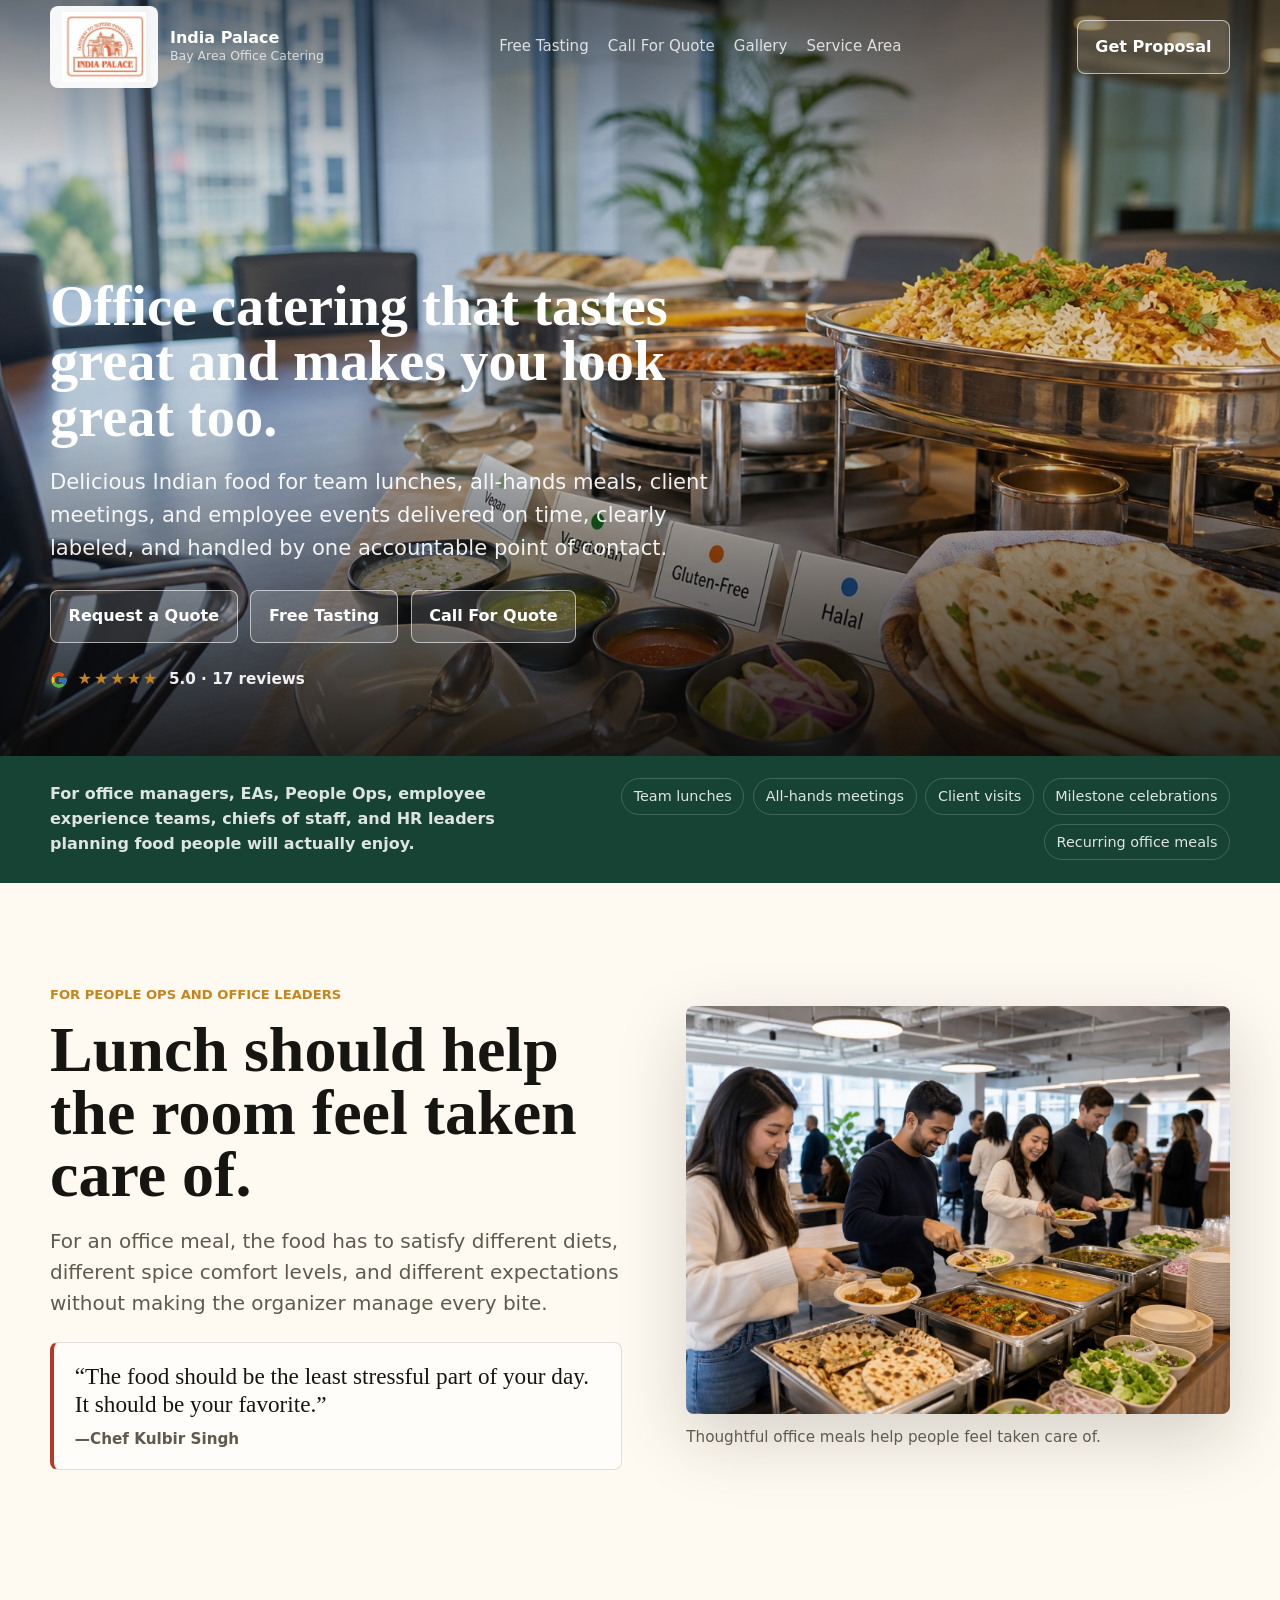
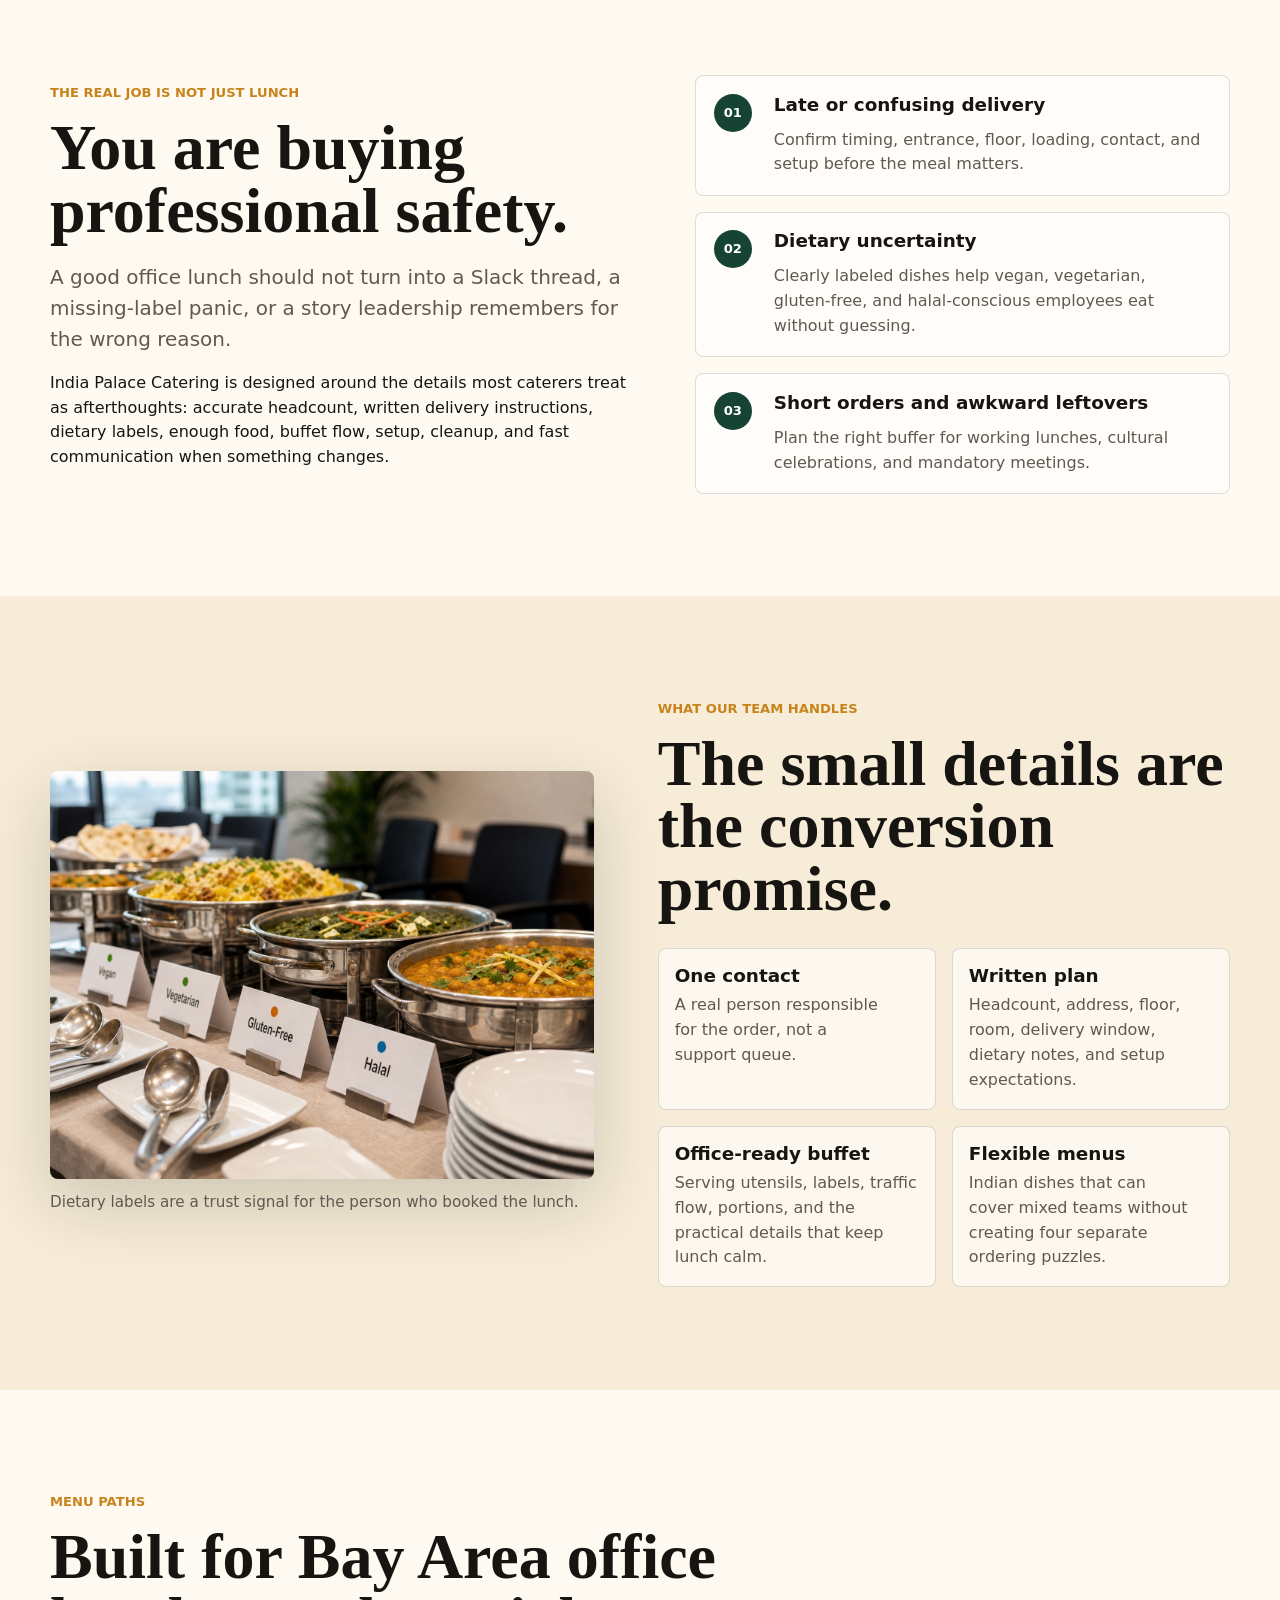
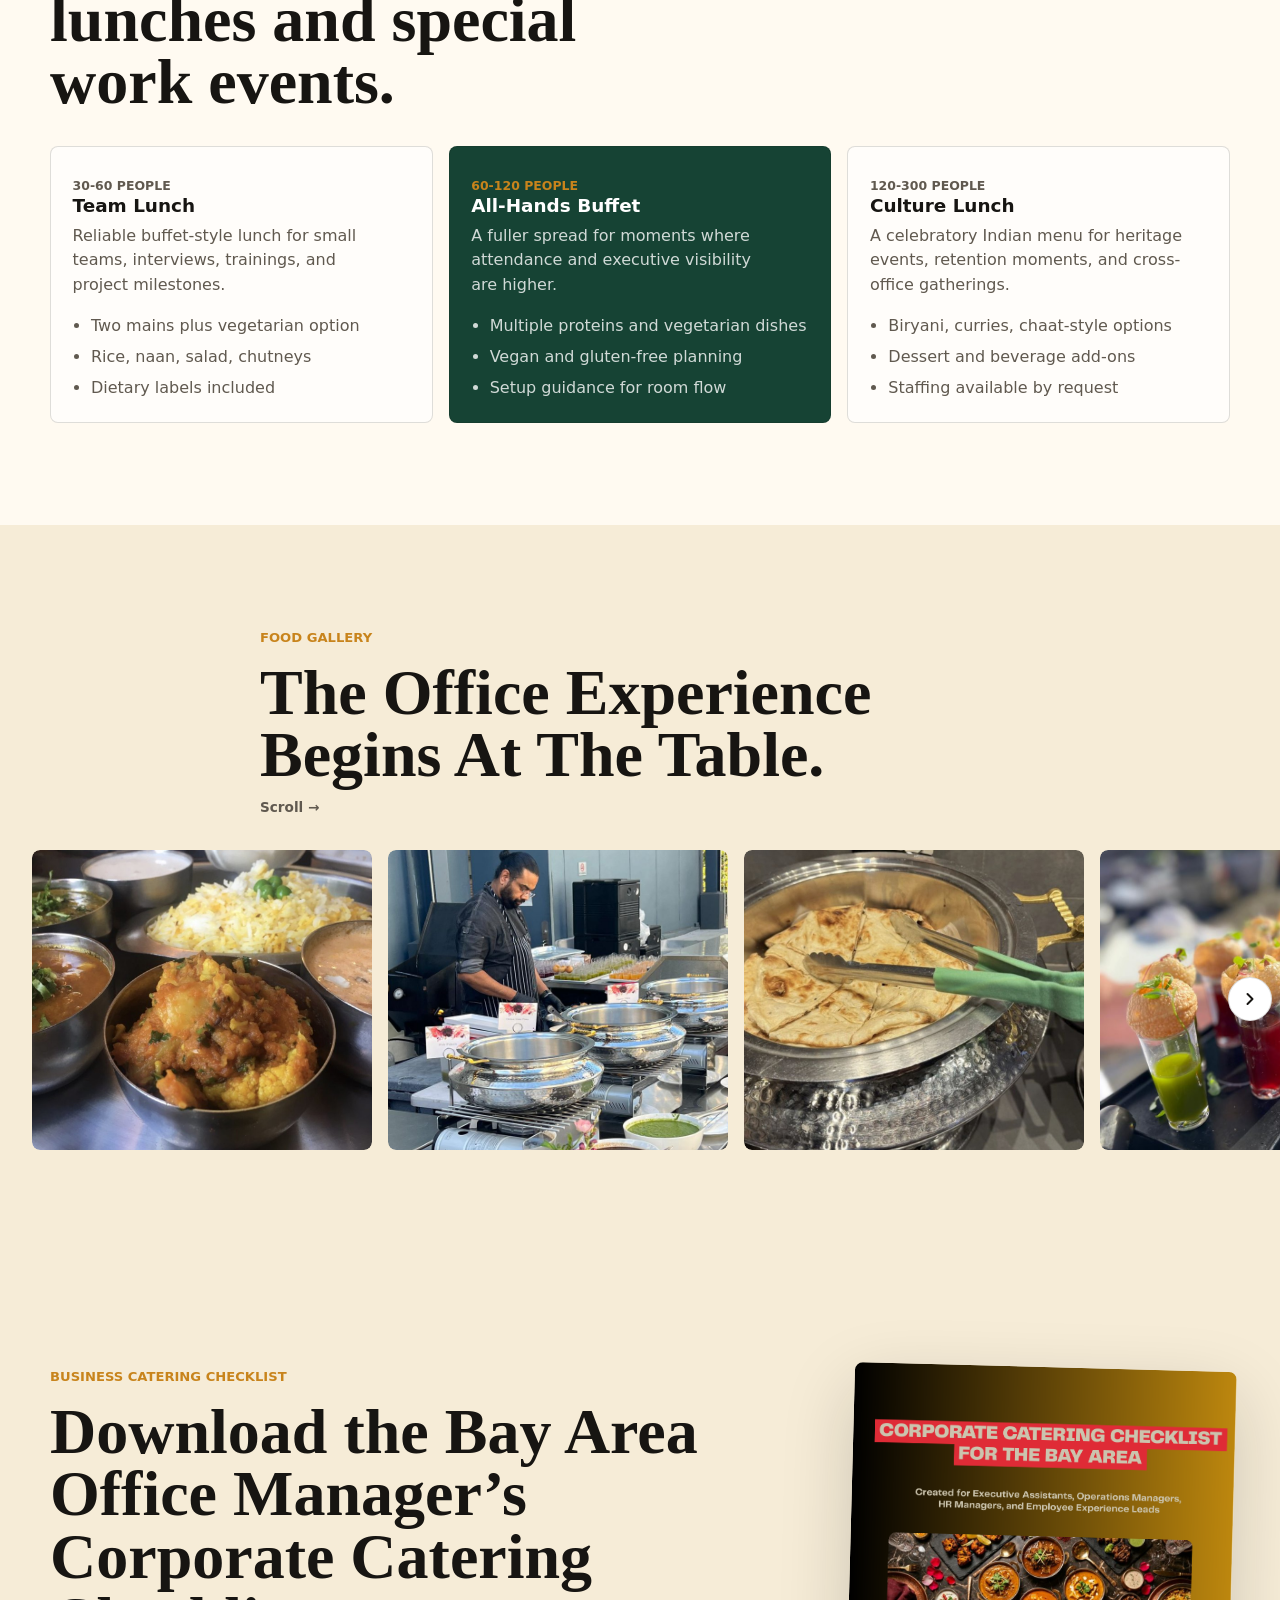
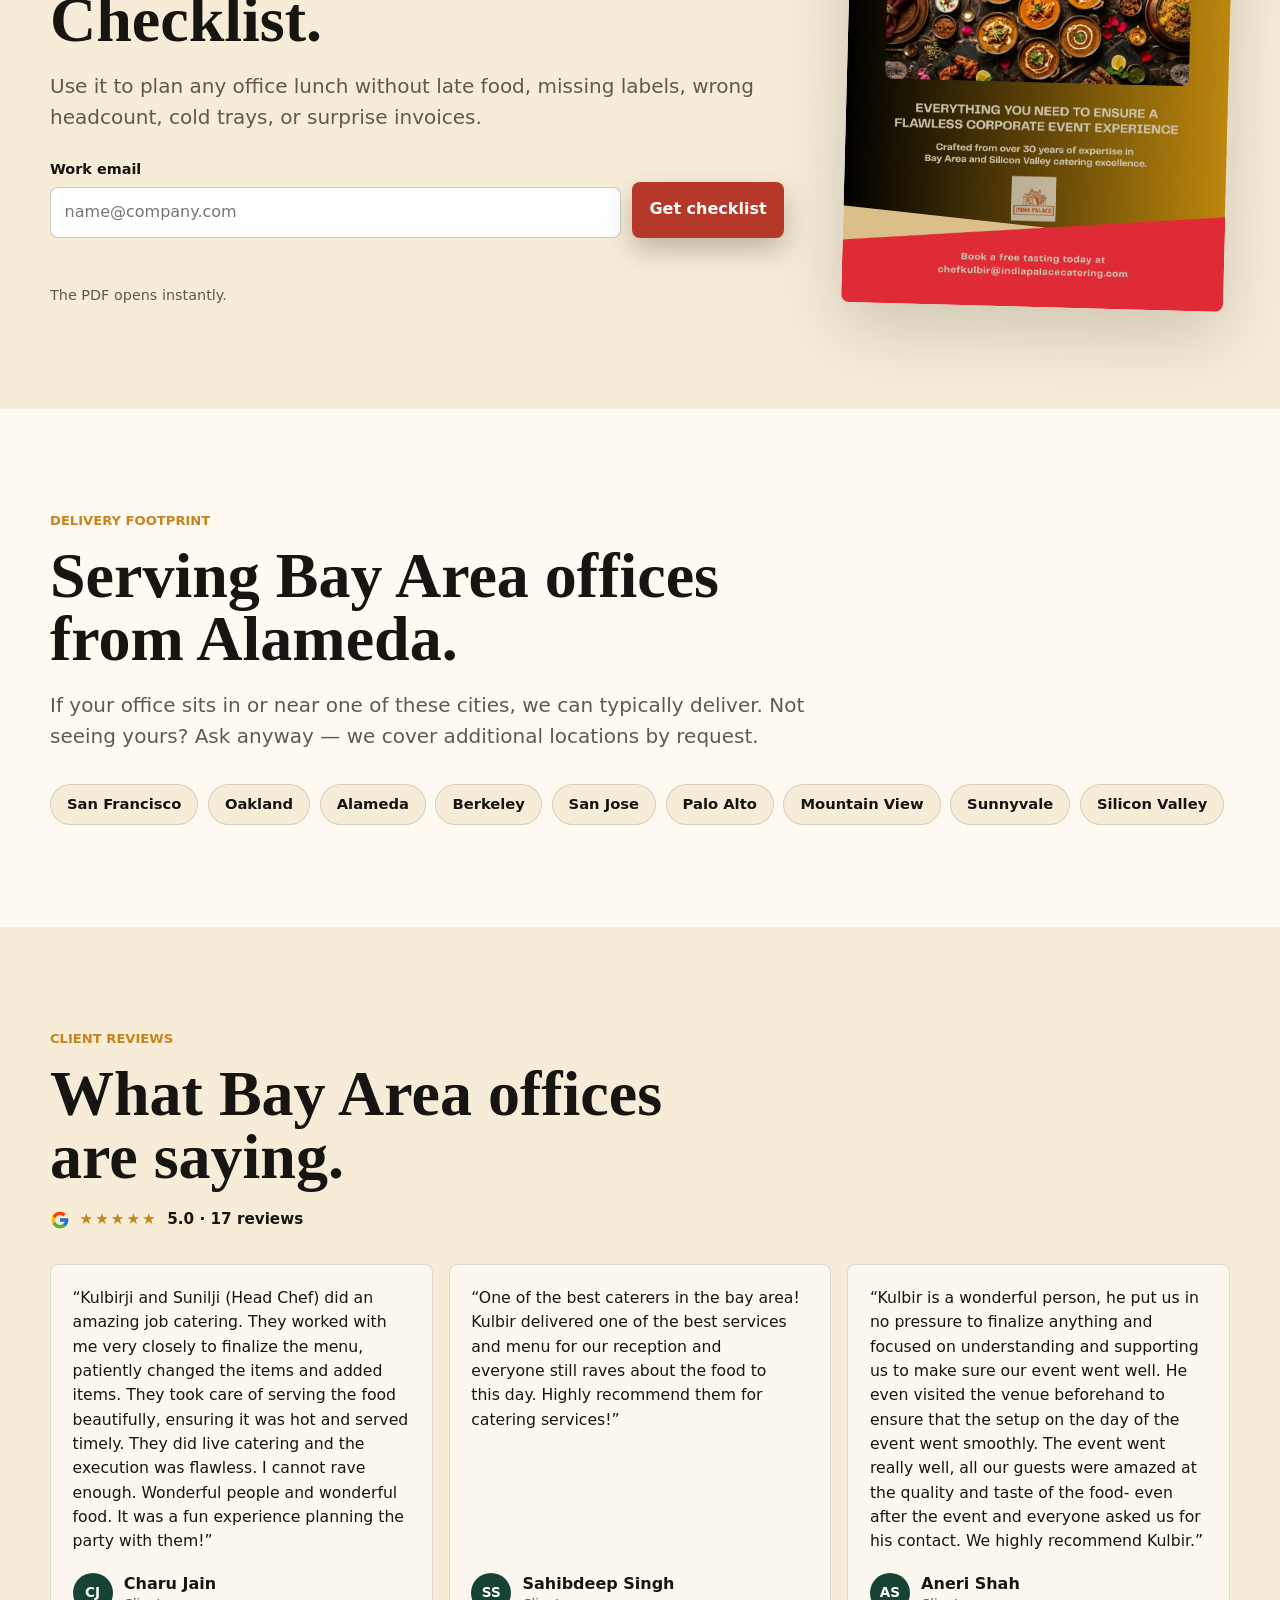
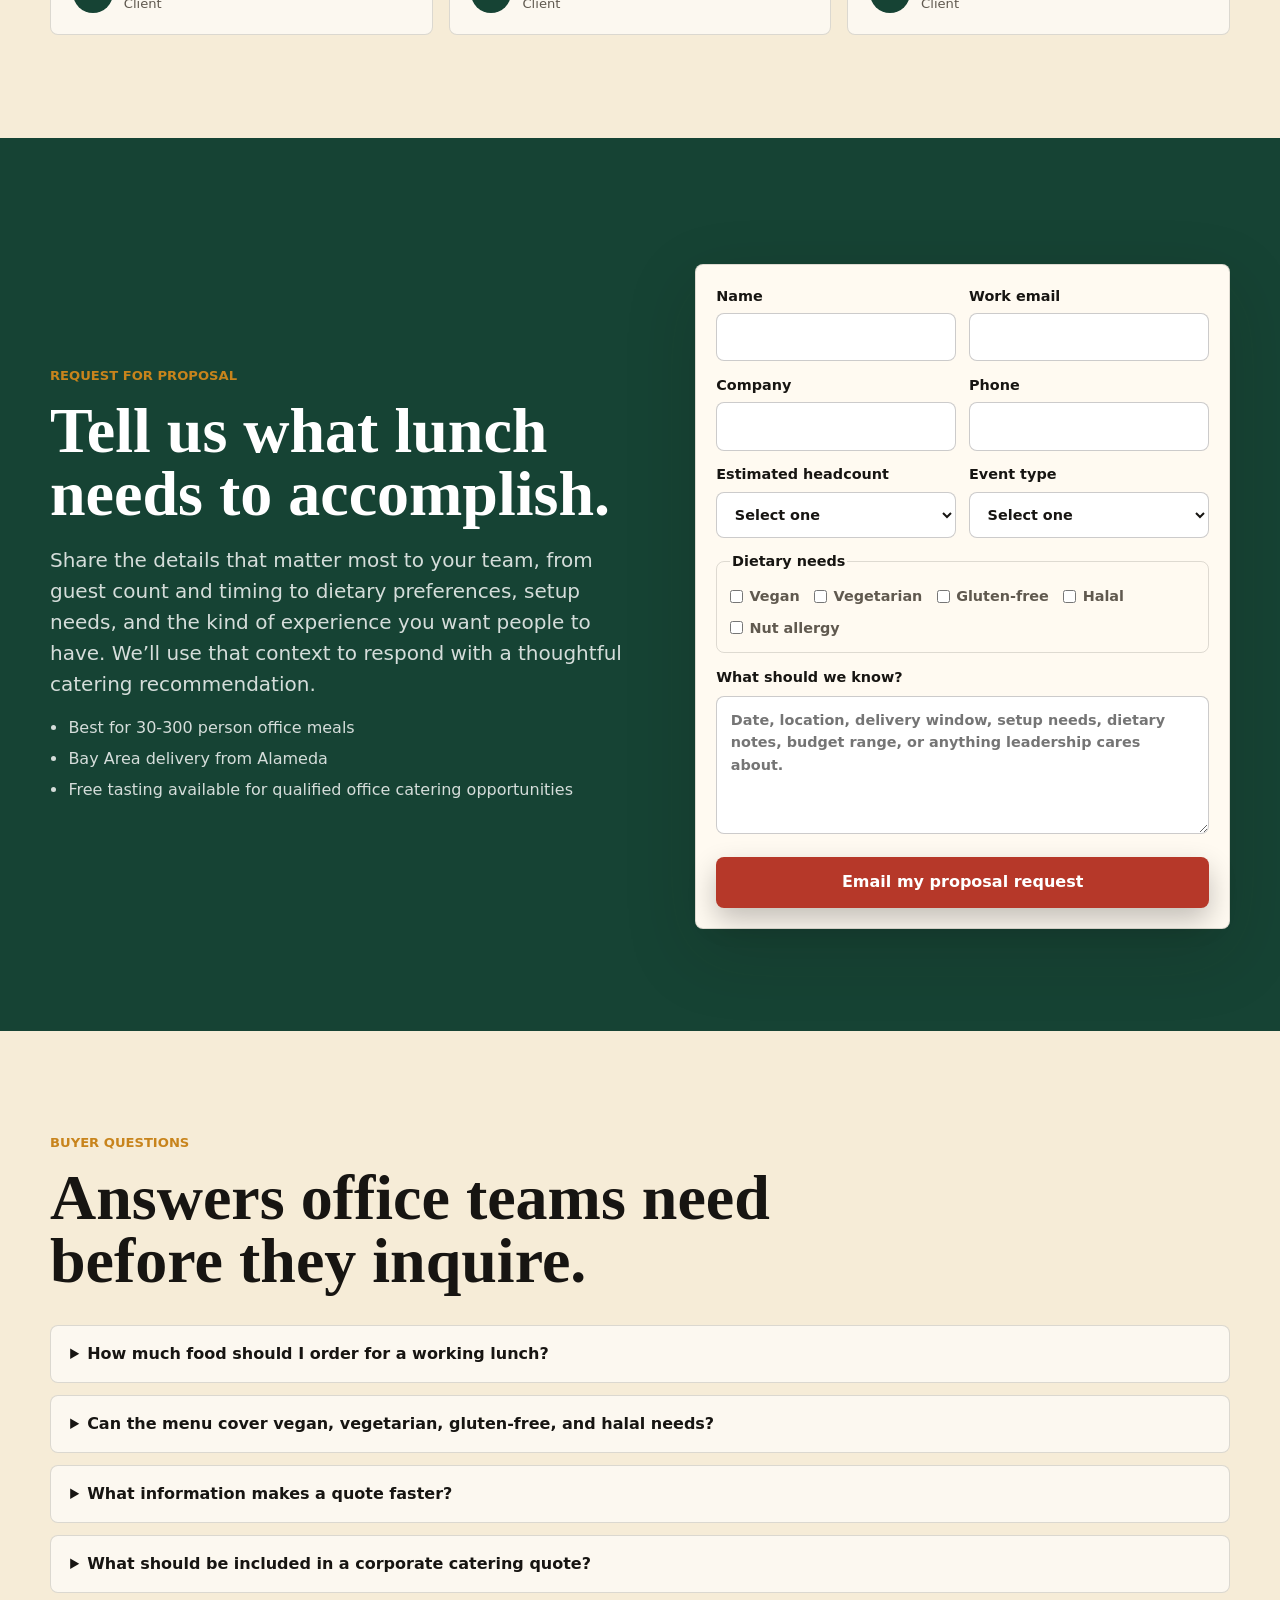
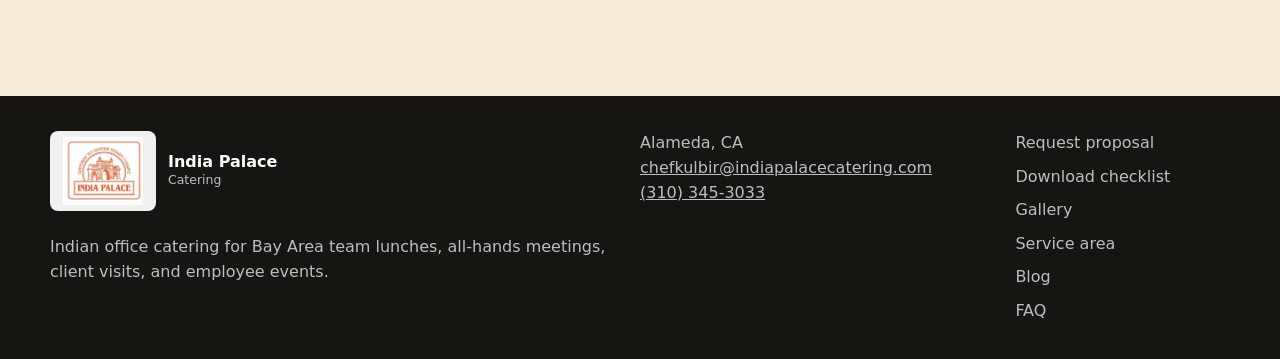
==== index.html @ c3446510 "Add files via upload" ====
<!doctype html>
<html lang="en">
  <head>
    <meta charset="utf-8">
    <meta name="viewport" content="width=device-width, initial-scale=1">
    <title>Bay Area Office Catering | India Palace Catering</title>
    <meta name="description" content="India Palace Catering helps Bay Area office managers plan reliable Indian catering for team lunches, all-hands, client meetings, and employee events for 30-300 people. On-time delivery, dietary labels, setup, cleanup, and one accountable contact.">
    <meta name="robots" content="index, follow, max-image-preview:large">
    <link rel="canonical" href="https://indiapalacecatering.com/">
    <meta property="og:title" content="Office Catering That Tastes Great And Makes You Look Great Too">
    <meta property="og:description" content="Indian catering for Bay Area offices: team lunches, all-hands, client meetings, and employee events for 30-300 people.">
    <meta property="og:type" content="website">
    <meta property="og:url" content="https://indiapalacecatering.com/">
    <meta property="og:image" content="https://indiapalacecatering.com/assets/office-catering-hero.jpg">
    <meta name="twitter:card" content="summary_large_image">
    <link rel="preload" href="assets/office-catering-hero.jpg" as="image">
    <link rel="stylesheet" href="styles.css">
    <script type="application/ld+json">
      {
        "@context": "https://schema.org",
        "@graph": [
          {
            "@type": "WebSite",
            "@id": "https://indiapalacecatering.com/#website",
            "name": "India Palace Catering",
            "url": "https://indiapalacecatering.com/",
            "inLanguage": "en-US"
          },
          {
            "@type": "LocalBusiness",
            "@id": "https://indiapalacecatering.com/#business",
            "name": "India Palace Catering",
            "url": "https://indiapalacecatering.com/",
            "image": "https://indiapalacecatering.com/assets/office-catering-hero.jpg",
            "email": "chefkulbir@indiapalacecatering.com",
            "telephone": "+1-310-345-3033",
            "address": {
              "@type": "PostalAddress",
              "addressLocality": "Alameda",
              "addressRegion": "CA",
              "addressCountry": "US"
            },
            "areaServed": [
              "San Francisco Bay Area",
              "Silicon Valley",
              "Alameda",
              "Oakland",
              "San Francisco",
              "Berkeley",
              "San Jose",
              "Palo Alto",
              "Mountain View",
              "Sunnyvale"
            ],
            "priceRange": "$$",
            "servesCuisine": "Indian",
            "foundingDate": "1992",
            "description": "Bay Area Indian catering for office lunches, all-hands meetings, client meetings, employee events, and corporate celebrations.",
            "hasMenu": {
              "@type": "Menu",
              "name": "Office Catering Menu Paths",
              "hasMenuSection": [
                {
                  "@type": "MenuSection",
                  "name": "Team Lunch",
                  "description": "Reliable buffet-style lunch for small teams, interviews, trainings, and project milestones. Fits 30 to 60 people."
                },
                {
                  "@type": "MenuSection",
                  "name": "All-Hands Buffet",
                  "description": "A fuller spread for moments where attendance and executive visibility are higher. Fits 60 to 120 people."
                },
                {
                  "@type": "MenuSection",
                  "name": "Culture Lunch",
                  "description": "A celebratory Indian menu for heritage events, retention moments, and cross-office gatherings. Fits 120 to 300 people."
                }
              ]
            }
          },
          {
            "@type": "Service",
            "@id": "https://indiapalacecatering.com/#office-catering",
            "name": "Bay Area Office Catering",
            "provider": {
              "@id": "https://indiapalacecatering.com/#business"
            },
            "serviceType": "Corporate catering and office lunch catering",
            "areaServed": "San Francisco Bay Area",
            "audience": {
              "@type": "Audience",
              "audienceType": "Office managers, executive assistants, operations managers, employee experience managers, chiefs of staff, and HR teams"
            },
            "description": "Reliable Indian office catering for groups of 30 to 300 people with delivery, buffet setup, dietary labels, allergen-conscious planning, and cleanup support."
          },
          {
            "@type": "FAQPage",
            "@id": "https://indiapalacecatering.com/#faq",
            "mainEntity": [
              {
                "@type": "Question",
                "name": "How much notice do Bay Area offices need for catering?",
                "acceptedAnswer": {
                  "@type": "Answer",
                  "text": "Most office lunches should be planned at least 48 hours ahead when possible. India Palace Catering can also discuss urgent or last-minute requests depending on menu, headcount, and delivery location."
                }
              },
              {
                "@type": "Question",
                "name": "Can India Palace Catering handle vegan, vegetarian, gluten-free, and halal needs?",
                "acceptedAnswer": {
                  "@type": "Answer",
                  "text": "Yes. The menu can support common office dietary needs including vegan, vegetarian, gluten-free, and halal-friendly options. Dishes can be labeled so employees do not have to guess."
                }
              },
              {
                "@type": "Question",
                "name": "What office group sizes are a good fit?",
                "acceptedAnswer": {
                  "@type": "Answer",
                  "text": "The site is designed for office catering inquiries for roughly 30 to 300 people, including team lunches, all-hands meetings, client meetings, and employee celebrations."
                }
              },
              {
                "@type": "Question",
                "name": "Does India Palace Catering include setup and cleanup?",
                "acceptedAnswer": {
                  "@type": "Answer",
                  "text": "Setup, labeling, staffing, service style, and cleanup needs should be confirmed in the proposal. The inquiry form asks for those details so the quote reflects the real event requirements."
                }
              }
            ]
          }
        ]
      }
    </script>
  </head>
  <body>
    <a class="skip-link" href="#main">Skip to main content</a>
    <header class="site-header site-header--floating" aria-label="Primary navigation">
      <nav class="nav">
        <a class="brand" href="#" aria-label="India Palace Catering home">
          <img class="brand-logo" src="assets/india-palace-logo.png" alt="" aria-hidden="true">
          <span>
            <strong>India Palace</strong>
            <small>Bay Area Office Catering</small>
          </span>
        </a>
        <button class="nav-toggle" type="button" id="nav-toggle" aria-expanded="false" aria-controls="nav-links">
          <span class="nav-toggle-bar"></span>
          <span class="nav-toggle-bar"></span>
          <span class="nav-toggle-bar"></span>
          <span class="sr-only">Menu</span>
        </button>
        <div class="nav-links" id="nav-links" aria-label="Page sections">
          <a href="#proposal" data-nav-close>Free Tasting</a>
          <a href="tel:+13103453033" data-nav-close>Call For Quote</a>
          <a href="#gallery" data-nav-close>Gallery</a>
          <a href="#service-area" data-nav-close>Service Area</a>
        </div>
        <a class="nav-cta" href="#proposal">Get Proposal</a>
      </nav>
    </header>

    <main id="main">
      <section class="hero" aria-labelledby="hero-title">
        <div class="hero-media">
          <!-- SWAP-IN POINT: replace with new labeled food photography when ready -->
          <img src="assets/office-catering-hero.jpg" alt="Indian office catering buffet with labeled dietary cards in a modern Bay Area conference room">
        </div>
        <div class="hero-scrim" aria-hidden="true"></div>
        <div class="hero-content">
          <h1 id="hero-title">Office catering that tastes great and makes you look great too.</h1>
          <p class="hero-copy hero-copy--desktop">Delicious Indian food for team lunches, all-hands meals, client meetings, and employee events delivered on time, clearly labeled, and handled by one accountable point of contact.</p>
          <div class="hero-cta-group">
            <div class="hero-actions" aria-label="Primary actions">
              <a class="button button-secondary" href="#proposal">Request a Quote</a>
              <a class="button button-secondary" href="#proposal">Free Tasting</a>
              <a class="button button-secondary" href="tel:+13103453033">Call For Quote</a>
            </div>
            <div class="hero-reviews">
              <svg class="hero-reviews-google" xmlns="http://www.w3.org/2000/svg" viewBox="0 0 48 48" width="18" height="18" aria-hidden="true" focusable="false"><path fill="#FFC107" d="M43.611,20.083H42V20H24v8h11.303c-1.649,4.657-6.08,8-11.303,8c-6.627,0-12-5.373-12-12c0-6.627,5.373-12,12-12c3.059,0,5.842,1.154,7.961,3.039l5.657-5.657C34.046,6.053,29.268,4,24,4C12.955,4,4,12.955,4,24c0,11.045,8.955,20,20,20c11.045,0,20-8.955,20-20C44,22.659,43.862,21.35,43.611,20.083z"/><path fill="#FF3D00" d="M6.306,14.691l6.571,4.819C14.655,15.108,18.961,12,24,12c3.059,0,5.842,1.154,7.961,3.039l5.657-5.657C34.046,6.053,29.268,4,24,4C16.318,4,9.656,8.337,6.306,14.691z"/><path fill="#4CAF50" d="M24,44c5.166,0,9.86-1.977,13.409-5.192l-6.19-5.238C29.211,35.091,26.715,36,24,36c-5.202,0-9.619-3.317-11.283-7.946l-6.522,5.025C9.505,39.556,16.227,44,24,44z"/><path fill="#1976D2" d="M43.611,20.083H42V20H24v8h11.303c-0.792,2.237-2.231,4.166-4.087,5.571c0.001-0.001,0.002-0.001,0.003-0.002l6.19,5.238C36.971,39.205,44,34,44,24C44,22.659,43.862,21.35,43.611,20.083z"/></svg>
              <span class="hero-reviews-stars" aria-hidden="true">&#9733;&#9733;&#9733;&#9733;&#9733;</span>
              <span>5.0 &middot; 17 reviews</span>
            </div>
          </div>
        </div>
      </section>

      <p class="hero-copy hero-copy--mobile">Delicious Indian food for team lunches, all-hands meals, client meetings, and employee events delivered on time, clearly labeled, and handled by one accountable point of contact.</p>

      <section class="section trust-band" aria-label="Audience fit">
        <div class="section-inner trust-grid">
          <p>For office managers, EAs, People Ops, employee experience teams, chiefs of staff, and HR leaders planning food people will actually enjoy.</p>
          <ul aria-label="Common office catering occasions">
            <li>Team lunches</li>
            <li>All-hands meetings</li>
            <li>Client visits</li>
            <li>Milestone celebrations</li>
            <li>Recurring office meals</li>
          </ul>
        </div>
      </section>

      <section class="section culture-section" aria-labelledby="culture-title">
        <div class="section-inner media-split reverse">
          <figure>
            <img src="assets/team-lunch.jpg" alt="Office employees serving themselves Indian lunch from a catered buffet in a bright break room">
            <figcaption>Thoughtful office meals help people feel taken care of.</figcaption>
          </figure>
          <div>
            <p class="eyebrow">For People Ops and office leaders</p>
            <h2 id="culture-title">Lunch should help the room feel taken care of.</h2>
            <p class="lead">For an office meal, the food has to satisfy different diets, different spice comfort levels, and different expectations without making the organizer manage every bite.</p>
            <div class="quote-panel">
              <blockquote>
                <p>&ldquo;The food should be the least stressful part of your day. It should be your favorite.&rdquo;</p>
                <footer>&mdash;<cite>Chef Kulbir Singh</cite></footer>
              </blockquote>
            </div>
          </div>
        </div>
      </section>

      <section id="office-catering" class="section problem-section" aria-labelledby="problem-title">
        <div class="section-inner split">
          <div>
            <p class="eyebrow">The real job is not just lunch</p>
            <h2 id="problem-title">You are buying professional safety.</h2>
            <p class="lead">A good office lunch should not turn into a Slack thread, a missing-label panic, or a story leadership remembers for the wrong reason.</p>
            <p>India Palace Catering is designed around the details most caterers treat as afterthoughts: accurate headcount, written delivery instructions, dietary labels, enough food, buffet flow, setup, cleanup, and fast communication when something changes.</p>
          </div>
          <div class="risk-list" aria-label="Office catering risks India Palace helps prevent">
            <article>
              <span>01</span>
              <h3>Late or confusing delivery</h3>
              <p>Confirm timing, entrance, floor, loading, contact, and setup before the meal matters.</p>
            </article>
            <article>
              <span>02</span>
              <h3>Dietary uncertainty</h3>
              <p>Clearly labeled dishes help vegan, vegetarian, gluten-free, and halal-conscious employees eat without guessing.</p>
            </article>
            <article>
              <span>03</span>
              <h3>Short orders and awkward leftovers</h3>
              <p>Plan the right buffer for working lunches, cultural celebrations, and mandatory meetings.</p>
            </article>
          </div>
        </div>
      </section>

      <section class="section operations-section" aria-labelledby="operations-title">
        <div class="section-inner media-split">
          <figure>
            <img src="assets/dietary-labels.jpg" alt="Close-up of labeled Indian catering dishes showing dietary cards for office guests">
            <figcaption>Dietary labels are a trust signal for the person who booked the lunch.</figcaption>
          </figure>
          <div>
            <p class="eyebrow">What our team handles</p>
            <h2 id="operations-title">The small details are the conversion promise.</h2>
            <div class="feature-grid">
              <article>
                <h3>One contact</h3>
                <p>A real person responsible for the order, not a support queue.</p>
              </article>
              <article>
                <h3>Written plan</h3>
                <p>Headcount, address, floor, room, delivery window, dietary notes, and setup expectations.</p>
              </article>
              <article>
                <h3>Office-ready buffet</h3>
                <p>Serving utensils, labels, traffic flow, portions, and the practical details that keep lunch calm.</p>
              </article>
              <article>
                <h3>Flexible menus</h3>
                <p>Indian dishes that can cover mixed teams without creating four separate ordering puzzles.</p>
              </article>
            </div>
          </div>
        </div>
      </section>

      <section id="menus" class="section menus-section" aria-labelledby="menus-title">
        <div class="section-inner">
          <div class="section-heading">
            <p class="eyebrow">Menu paths</p>
            <h2 id="menus-title">Built for Bay Area office lunches and special work events.</h2>
          </div>
          <div class="menu-grid">
            <article class="menu-card">
              <p class="card-kicker">30-60 people</p>
              <h3>Team Lunch</h3>
              <p>Reliable buffet-style lunch for small teams, interviews, trainings, and project milestones.</p>
              <ul>
                <li>Two mains plus vegetarian option</li>
                <li>Rice, naan, salad, chutneys</li>
                <li>Dietary labels included</li>
              </ul>
            </article>
            <article class="menu-card emphasized">
              <p class="card-kicker">60-120 people</p>
              <h3>All-Hands Buffet</h3>
              <p>A fuller spread for moments where attendance and executive visibility are higher.</p>
              <ul>
                <li>Multiple proteins and vegetarian dishes</li>
                <li>Vegan and gluten-free planning</li>
                <li>Setup guidance for room flow</li>
              </ul>
            </article>
            <article class="menu-card">
              <p class="card-kicker">120-300 people</p>
              <h3>Culture Lunch</h3>
              <p>A celebratory Indian menu for heritage events, retention moments, and cross-office gatherings.</p>
              <ul>
                <li>Biryani, curries, chaat-style options</li>
                <li>Dessert and beverage add-ons</li>
                <li>Staffing available by request</li>
              </ul>
            </article>
          </div>
        </div>
      </section>

      <section id="gallery" class="section gallery-section" aria-labelledby="gallery-title">
        <div class="section-heading section-inner">
          <p class="eyebrow">Food gallery</p>
          <h2 id="gallery-title">The Office Experience Begins At The Table.</h2>
          <span class="gallery-scroll-hint" aria-hidden="true">Scroll &#8594;</span>
        </div>
        <!-- SWAP-IN POINT: add more <figure> tiles below as new photography arrives -->
        <div class="gallery-wrap">
          <button type="button" class="gallery-nav gallery-nav-prev" aria-label="Scroll gallery left" disabled>
            <svg viewBox="0 0 24 24" width="20" height="20" fill="none" stroke="currentColor" stroke-width="2.4" stroke-linecap="round" stroke-linejoin="round" aria-hidden="true"><polyline points="15 18 9 12 15 6"></polyline></svg>
          </button>
          <div class="gallery-scroll" aria-label="Photos of catered food and service" tabindex="0">
            <div class="gallery-spacer" aria-hidden="true"></div>
            <figure class="gallery-item">
              <img src="assets/gallery-mixed-curries.jpg" alt="Assorted Indian curries, saffron rice, and raita served in steel catering bowls">
            </figure>
            <figure class="gallery-item gallery-item-chef">
              <img src="assets/gallery-chef-action.jpg" alt="Chef plating Chicken Malai Tikka and Fish Pakora at an outdoor catering station">
            </figure>
            <figure class="gallery-item">
              <img src="assets/gallery-naan.jpg" alt="Fresh naan bread sliced and served in a chafing dish with tongs">
            </figure>
            <figure class="gallery-item">
              <img src="assets/gallery-appetizer-shots.jpg" alt="Golgappa shot glasses with crispy puri shells, mint and tamarind chutney">
            </figure>
            <figure class="gallery-item">
              <img src="assets/gallery-chicken-curry.jpg" alt="Creamy chicken curry in a rich orange sauce">
            </figure>
            <figure class="gallery-item">
              <img src="assets/gallery-endive-bites.jpg" alt="Endive leaves filled with mango and tomato salsa, plated over lentils">
            </figure>
            <figure class="gallery-item">
              <img src="assets/gallery-flatbread.jpg" alt="Indian-spiced flatbread topped with paneer, cherry tomatoes, and microgreens">
            </figure>
            <figure class="gallery-item">
              <img src="assets/gallery-dessert-cups.jpg" alt="Mango dessert cups topped with fresh raspberries">
            </figure>
            <div class="gallery-spacer" aria-hidden="true"></div>
          </div>
          <button type="button" class="gallery-nav gallery-nav-next" aria-label="Scroll gallery right">
            <svg viewBox="0 0 24 24" width="20" height="20" fill="none" stroke="currentColor" stroke-width="2.4" stroke-linecap="round" stroke-linejoin="round" aria-hidden="true"><polyline points="9 18 15 12 9 6"></polyline></svg>
          </button>
        </div>
      </section>

      <section id="checklist" class="section checklist-section" aria-labelledby="checklist-title">
        <div class="section-inner checklist-grid">
          <div>
            <p class="eyebrow">Business Catering Checklist</p>
            <h2 id="checklist-title">Download the Bay Area Office Manager’s Corporate Catering Checklist.</h2>
            <p class="lead">Use it to plan any office lunch without late food, missing labels, wrong headcount, cold trays, or surprise invoices.</p>
            <form class="download-form" id="download-form" action="/api/checklist-lead" method="post">
              <label for="download-email">Work email</label>
              <div class="inline-form">
                <input id="download-email" name="email" type="email" autocomplete="email" placeholder="name@company.com" required>
                <button class="button button-primary" type="submit">Get checklist</button>
              </div>
              <p class="form-status" id="download-status" role="status" aria-live="polite"></p>
              <p class="form-note">The PDF opens instantly.</p>
            </form>
          </div>
          <a class="checklist-preview" href="downloads/india-palace-corporate-catering-checklist.pdf" aria-label="Open corporate catering checklist PDF">
            <img src="assets/checklist-cover.png" alt="Cover page for the India Palace Corporate Catering Checklist">
          </a>
        </div>
      </section>

      <section id="service-area" class="section service-area-section" aria-labelledby="service-area-title">
        <div class="section-inner">
          <div class="section-heading">
            <p class="eyebrow">Delivery footprint</p>
            <h2 id="service-area-title">Serving Bay Area offices from Alameda.</h2>
            <p class="lead">If your office sits in or near one of these cities, we can typically deliver. Not seeing yours? Ask anyway &mdash; we cover additional locations by request.</p>
          </div>
          <ul class="service-area-list" aria-label="Cities served">
            <li>San Francisco</li>
            <li>Oakland</li>
            <li>Alameda</li>
            <li>Berkeley</li>
            <li>San Jose</li>
            <li>Palo Alto</li>
            <li>Mountain View</li>
            <li>Sunnyvale</li>
            <li>Silicon Valley</li>
          </ul>
        </div>
      </section>

      <section id="reviews" class="section reviews-section" aria-labelledby="reviews-title">
        <div class="section-inner">
          <div class="section-heading">
            <p class="eyebrow">Client reviews</p>
            <h2 id="reviews-title">What Bay Area offices are saying.</h2>
            <div class="reviews-summary">
              <svg class="hero-reviews-google" xmlns="http://www.w3.org/2000/svg" viewBox="0 0 48 48" width="20" height="20" aria-hidden="true" focusable="false"><path fill="#FFC107" d="M43.611,20.083H42V20H24v8h11.303c-1.649,4.657-6.08,8-11.303,8c-6.627,0-12-5.373-12-12c0-6.627,5.373-12,12-12c3.059,0,5.842,1.154,7.961,3.039l5.657-5.657C34.046,6.053,29.268,4,24,4C12.955,4,4,12.955,4,24c0,11.045,8.955,20,20,20c11.045,0,20-8.955,20-20C44,22.659,43.862,21.35,43.611,20.083z"/><path fill="#FF3D00" d="M6.306,14.691l6.571,4.819C14.655,15.108,18.961,12,24,12c3.059,0,5.842,1.154,7.961,3.039l5.657-5.657C34.046,6.053,29.268,4,24,4C16.318,4,9.656,8.337,6.306,14.691z"/><path fill="#4CAF50" d="M24,44c5.166,0,9.86-1.977,13.409-5.192l-6.19-5.238C29.211,35.091,26.715,36,24,36c-5.202,0-9.619-3.317-11.283-7.946l-6.522,5.025C9.505,39.556,16.227,44,24,44z"/><path fill="#1976D2" d="M43.611,20.083H42V20H24v8h11.303c-0.792,2.237-2.231,4.166-4.087,5.571c0.001-0.001,0.002-0.001,0.003-0.002l6.19,5.238C36.971,39.205,44,34,44,24C44,22.659,43.862,21.35,43.611,20.083z"/></svg>
              <span class="reviews-summary-stars" aria-hidden="true">&#9733;&#9733;&#9733;&#9733;&#9733;</span>
              <span>5.0 &middot; 17 reviews</span>
            </div>
          </div>
          <div class="review-grid">
            <article class="review-card">
              <p class="review-quote">&ldquo;Kulbirji and Sunilji (Head Chef) did an amazing job catering. They worked with me very closely to finalize the menu, patiently changed the items and added items. They took care of serving the food beautifully, ensuring it was hot and served timely. They did live catering and the execution was flawless. I cannot rave enough. Wonderful people and wonderful food. It was a fun experience planning the party with them!&rdquo;</p>
              <div class="review-byline">
                <span class="review-avatar" aria-hidden="true">CJ</span>
                <span>
                  <strong>Charu Jain</strong>
                  <small>Client</small>
                </span>
              </div>
            </article>
            <article class="review-card">
              <p class="review-quote">&ldquo;One of the best caterers in the bay area! Kulbir delivered one of the best services and menu for our reception and everyone still raves about the food to this day. Highly recommend them for catering services!&rdquo;</p>
              <div class="review-byline">
                <span class="review-avatar" aria-hidden="true">SS</span>
                <span>
                  <strong>Sahibdeep Singh</strong>
                  <small>Client</small>
                </span>
              </div>
            </article>
            <article class="review-card">
              <p class="review-quote">&ldquo;Kulbir is a wonderful person, he put us in no pressure to finalize anything and focused on understanding and supporting us to make sure our event went well. He even visited the venue beforehand to ensure that the setup on the day of the event went smoothly. The event went really well, all our guests were amazed at the quality and taste of the food- even after the event and everyone asked us for his contact. We highly recommend Kulbir.&rdquo;</p>
              <div class="review-byline">
                <span class="review-avatar" aria-hidden="true">AS</span>
                <span>
                  <strong>Aneri Shah</strong>
                  <small>Client</small>
                </span>
              </div>
            </article>
          </div>
        </div>
      </section>

      <section id="proposal" class="section proposal-section" aria-labelledby="proposal-title">
        <div class="section-inner proposal-grid">
          <div>
            <p class="eyebrow">Request for proposal</p>
            <h2 id="proposal-title">Tell us what lunch needs to accomplish.</h2>
            <p class="lead">Share the details that matter most to your team, from guest count and timing to dietary preferences, setup needs, and the kind of experience you want people to have. We’ll use that context to respond with a thoughtful catering recommendation.</p>
            <ul class="proposal-points">
              <li>Best for 30-300 person office meals</li>
              <li>Bay Area delivery from Alameda</li>
              <li>Free tasting available for qualified office catering opportunities</li>
            </ul>
          </div>
          <form class="proposal-form" id="proposal-form">
            <div class="field-pair">
              <label for="name">Name<input id="name" name="name" autocomplete="name" required></label>
              <label for="email">Work email<input id="email" name="email" type="email" autocomplete="email" required></label>
            </div>
            <div class="field-pair">
              <label for="company">Company<input id="company" name="company" autocomplete="organization"></label>
              <label for="phone">Phone<input id="phone" name="phone" type="tel" autocomplete="tel"></label>
            </div>
            <div class="field-pair">
              <label for="headcount">Estimated headcount
                <select id="headcount" name="headcount" required>
                  <option value="">Select one</option>
                  <option>30-50</option>
                  <option>50-75</option>
                  <option>75-100</option>
                  <option>100-150</option>
                  <option>150-200</option>
                  <option>200-300</option>
                  <option>300+</option>
                </select>
              </label>
              <label for="event-type">Event type
                <select id="event-type" name="event_type" required>
                  <option value="">Select one</option>
                  <option>Team lunch</option>
                  <option>All-hands meeting</option>
                  <option>Client meeting</option>
                  <option>Employee celebration</option>
                  <option>Recurring office lunch</option>
                  <option>Other office event</option>
                </select>
              </label>
            </div>
            <fieldset>
              <legend>Dietary needs</legend>
              <label><input type="checkbox" name="dietary" value="Vegan"> Vegan</label>
              <label><input type="checkbox" name="dietary" value="Vegetarian"> Vegetarian</label>
              <label><input type="checkbox" name="dietary" value="Gluten-free"> Gluten-free</label>
              <label><input type="checkbox" name="dietary" value="Halal"> Halal</label>
              <label><input type="checkbox" name="dietary" value="Nut allergy"> Nut allergy</label>
            </fieldset>
            <label for="details">What should we know?
              <textarea id="details" name="details" rows="5" placeholder="Date, location, delivery window, setup needs, dietary notes, budget range, or anything leadership cares about."></textarea>
            </label>
            <button class="button button-primary full-width" type="submit">Email my proposal request</button>
          </form>
        </div>
      </section>

      <section id="faq" class="section faq-section" aria-labelledby="faq-title">
        <div class="section-inner">
          <div class="section-heading">
            <p class="eyebrow">Buyer questions</p>
            <h2 id="faq-title">Answers office teams need before they inquire.</h2>
          </div>
          <div class="faq-list">
            <details>
              <summary>How much food should I order for a working lunch?</summary>
              <p>For a desk or meeting-room lunch, plan around 85% of confirmed headcount plus a 10% buffer. For an all-hands or mandatory meeting, order for the full headcount.</p>
            </details>
            <details>
              <summary>Can the menu cover vegan, vegetarian, gluten-free, and halal needs?</summary>
              <p>Yes. Indian menus are especially flexible for mixed office teams because vegetarian, vegan, lentil, rice, and halal-friendly options can live naturally in the same buffet.</p>
            </details>
            <details>
              <summary>What information makes a quote faster?</summary>
              <p>Headcount, date, delivery address, floor or room, delivery window, event type, dietary restrictions, setup expectations, cleanup needs, and whether leadership or clients will attend.</p>
            </details>
            <details>
              <summary>What should be included in a corporate catering quote?</summary>
              <p>Ask for food cost, delivery, setup, equipment, service staff, cleanup, gratuity, dietary labeling, and any additional fees. A clear quote prevents surprise invoices.</p>
            </details>
          </div>
        </div>
      </section>
    </main>

    <footer class="footer">
      <div class="section-inner footer-grid">
        <div>
          <a class="brand footer-brand" href="#" aria-label="India Palace Catering home">
            <img class="brand-logo" src="assets/india-palace-logo.png" alt="" aria-hidden="true">
            <span>
              <strong>India Palace</strong>
              <small>Catering</small>
            </span>
          </a>
          <p>Indian office catering for Bay Area team lunches, all-hands meetings, client visits, and employee events.</p>
        </div>
        <address>
          Alameda, CA<br>
          <a href="mailto:chefkulbir@indiapalacecatering.com">chefkulbir@indiapalacecatering.com</a><br>
          <a href="tel:+13103453033">(310) 345-3033</a>
        </address>
        <div class="footer-links">
          <a href="#proposal">Request proposal</a>
          <a href="downloads/india-palace-corporate-catering-checklist.pdf">Download checklist</a>
          <a href="#gallery">Gallery</a>
          <a href="#service-area">Service area</a>
          <a href="blog/">Blog</a>
          <a href="#faq">FAQ</a>
        </div>
      </div>
    </footer>
    <script src="script.js"></script>
  </body>
</html>
---- styles.css ----
:root {
  --ink: #171512;
  --muted: #60594f;
  --paper: #fffaf1;
  --cream: #f6ecd7;
  --saffron: #c8841c;
  --red: #b63829;
  --red-dark: #872a22;
  --green: #164334;
  --green-2: #225c47;
  --line: rgba(23, 21, 18, 0.14);
  --white: #ffffff;
  --shadow: 0 24px 70px rgba(23, 21, 18, 0.18);
}

* {
  box-sizing: border-box;
}

html {
  scroll-behavior: smooth;
}

body {
  margin: 0;
  background: var(--paper);
  color: var(--ink);
  font-family: Inter, ui-sans-serif, system-ui, -apple-system, BlinkMacSystemFont, "Segoe UI", sans-serif;
  line-height: 1.55;
}

img {
  display: block;
  max-width: 100%;
}

a {
  color: inherit;
}

code {
  border: 1px solid var(--line);
  border-radius: 4px;
  padding: 0.1rem 0.3rem;
  background: rgba(255, 255, 255, 0.48);
  font-size: 0.9em;
}

.skip-link {
  position: absolute;
  left: 1rem;
  top: -4rem;
  z-index: 10;
  background: var(--ink);
  color: var(--white);
  padding: 0.7rem 1rem;
}

.skip-link:focus {
  top: 1rem;
}

.site-header {
  position: sticky;
  top: 0;
  z-index: 20;
  border-bottom: 1px solid rgba(255, 255, 255, 0.18);
  background: rgba(23, 21, 18, 0.86);
  color: var(--white);
  backdrop-filter: blur(18px);
}

.site-header--floating {
  position: absolute;
  top: 0;
  left: 0;
  right: 0;
  border-bottom: 0;
  background: transparent;
  backdrop-filter: none;
}

.sr-only {
  position: absolute;
  width: 1px;
  height: 1px;
  padding: 0;
  margin: -1px;
  overflow: hidden;
  clip: rect(0, 0, 0, 0);
  white-space: nowrap;
  border: 0;
}

.nav {
  position: relative;
  width: min(1180px, calc(100% - 32px));
  min-height: 94px;
  margin: 0 auto;
  display: flex;
  align-items: center;
  justify-content: space-between;
  gap: 1.4rem;
}

.nav-toggle {
  display: none;
  flex-direction: column;
  justify-content: center;
  align-items: center;
  gap: 5px;
  width: 44px;
  height: 44px;
  border: 1px solid rgba(255, 255, 255, 0.28);
  border-radius: 8px;
  background: transparent;
  cursor: pointer;
  order: 2;
}

.nav-toggle-bar {
  width: 20px;
  height: 2px;
  background: var(--white);
  transition: transform 0.2s ease, opacity 0.2s ease;
}

.nav-toggle[aria-expanded="true"] .nav-toggle-bar:nth-child(1) {
  transform: translateY(7px) rotate(45deg);
}

.nav-toggle[aria-expanded="true"] .nav-toggle-bar:nth-child(2) {
  opacity: 0;
}

.nav-toggle[aria-expanded="true"] .nav-toggle-bar:nth-child(3) {
  transform: translateY(-7px) rotate(-45deg);
}

.brand {
  display: inline-flex;
  align-items: center;
  gap: 0.75rem;
  text-decoration: none;
}

.brand-logo {
  width: 108px;
  height: 82px;
  border-radius: 8px;
  object-fit: contain;
  background: rgba(255, 255, 255, 0.94);
  padding: 6px;
}

.brand strong,
.brand small {
  display: block;
}

.brand strong {
  font-size: 1rem;
  line-height: 1.1;
}

.brand small {
  color: rgba(255, 255, 255, 0.72);
  font-size: 0.78rem;
}

.nav-links {
  display: flex;
  align-items: center;
  gap: 1.2rem;
  color: rgba(255, 255, 255, 0.8);
  font-size: 0.94rem;
}

.nav-links a,
.footer-links a {
  text-decoration: none;
}

.nav-links a:hover,
.footer-links a:hover {
  color: var(--saffron);
}

.nav-cta,
.button {
  min-height: 44px;
  border: 0;
  border-radius: 8px;
  display: inline-flex;
  align-items: center;
  justify-content: center;
  gap: 0.5rem;
  padding: 0.82rem 1.1rem;
  font: inherit;
  font-weight: 800;
  text-decoration: none;
  cursor: pointer;
}

.nav-cta {
  background: rgba(255, 255, 255, 0.12);
  border: 1px solid rgba(255, 255, 255, 0.6);
  color: var(--white);
}

.nav-cta:hover {
  background: rgba(255, 255, 255, 0.24);
}

.hero {
  position: relative;
  height: clamp(560px, 84vh, 800px);
  overflow: hidden;
  color: var(--white);
}

.hero-media {
  position: absolute;
  inset: 0;
}

.hero-media img {
  display: block;
  width: 100%;
  height: 100%;
  object-fit: cover;
}

.hero-scrim {
  position: absolute;
  inset: 0;
  background: linear-gradient(
    180deg,
    rgba(10, 10, 10, 0.55) 0%,
    rgba(10, 10, 10, 0.15) 22%,
    rgba(10, 10, 10, 0.12) 55%,
    rgba(10, 10, 10, 0.86) 100%
  );
  pointer-events: none;
}

.hero-content {
  position: absolute;
  left: 0;
  right: 0;
  bottom: 0;
  top: 94px;
  display: flex;
  flex-direction: column;
  justify-content: flex-end;
  width: min(1180px, calc(100% - 32px));
  margin: 0 auto;
  padding-bottom: clamp(2.4rem, 6vw, 4rem);
}

.hero-content > * {
  max-width: 640px;
}

.eyebrow {
  margin: 0 0 0.85rem;
  color: var(--saffron);
  font-size: 0.82rem;
  font-weight: 900;
  letter-spacing: 0;
  text-transform: uppercase;
}

h1,
h2,
h3,
p {
  text-wrap: pretty;
}

h1,
h2 {
  margin: 0;
  line-height: 0.98;
  letter-spacing: 0;
  font-family: Georgia, "Times New Roman", serif;
}

h1 {
  max-width: 780px;
  font-size: clamp(2.2rem, 4.4vw, 3.7rem);
}

h2 {
  font-size: clamp(2.2rem, 5vw, 4.6rem);
}

h3 {
  margin: 0;
  line-height: 1.15;
  font-size: 1.15rem;
}

.hero-copy {
  max-width: 660px;
  margin: 1.35rem 0 0;
  color: rgba(255, 255, 255, 0.92);
  font-size: clamp(1.05rem, 2vw, 1.32rem);
}

.hero-copy--mobile {
  display: none;
}

.hero-actions {
  display: flex;
  flex-wrap: wrap;
  gap: 0.8rem;
  margin-top: 1.6rem;
}

.button-primary {
  background: var(--red);
  color: var(--white);
  box-shadow: 0 12px 28px rgba(0, 0, 0, 0.24);
}

.button-primary:hover {
  background: var(--red-dark);
}

.button-secondary {
  background: rgba(255, 255, 255, 0.92);
  color: var(--ink);
}

.button-secondary:hover {
  background: var(--white);
}

.hero .button-secondary {
  background: rgba(255, 255, 255, 0.14);
  border: 1px solid rgba(255, 255, 255, 0.6);
  color: var(--white);
}

.hero .button-secondary:hover {
  background: rgba(255, 255, 255, 0.26);
}

.hero-reviews {
  display: flex;
  align-items: center;
  gap: 0.6rem;
  margin-top: 1.5rem;
  font-weight: 700;
  font-size: 0.95rem;
  color: rgba(255, 255, 255, 0.92);
}

.hero-reviews-google {
  flex-shrink: 0;
}

.hero-reviews-stars {
  color: var(--saffron);
  letter-spacing: 2px;
  font-size: 1rem;
}

.section {
  padding: clamp(4rem, 8vw, 7rem) 0;
}

.section-inner {
  width: min(1180px, calc(100% - 32px));
  margin: 0 auto;
}

.trust-band {
  padding: 1.4rem 0;
  background: var(--green);
  color: var(--white);
}

.trust-grid {
  display: grid;
  grid-template-columns: 1fr 1.35fr;
  gap: 1.6rem;
  align-items: center;
}

.trust-grid p {
  margin: 0;
  color: rgba(255, 255, 255, 0.86);
  font-weight: 700;
}

.trust-grid ul {
  list-style: none;
  margin: 0;
  padding: 0;
  display: flex;
  flex-wrap: wrap;
  justify-content: flex-end;
  gap: 0.55rem;
}

.trust-grid li {
  border: 1px solid rgba(255, 255, 255, 0.18);
  border-radius: 999px;
  padding: 0.38rem 0.72rem;
  color: rgba(255, 255, 255, 0.86);
  font-size: 0.9rem;
}

.split,
.media-split,
.proposal-grid,
.checklist-grid {
  display: grid;
  grid-template-columns: minmax(0, 1fr) minmax(320px, 0.92fr);
  gap: clamp(2rem, 5vw, 5rem);
  align-items: center;
}

.media-split {
  grid-template-columns: minmax(320px, 0.95fr) minmax(0, 1fr);
}

.media-split.reverse {
  grid-template-columns: minmax(0, 1fr) minmax(320px, 0.95fr);
}

.media-split.reverse figure {
  order: 2;
}

.lead {
  margin: 1.2rem 0 0;
  color: var(--muted);
  font-size: clamp(1.06rem, 2vw, 1.25rem);
}

.problem-section {
  background: var(--paper);
}

.risk-list {
  display: grid;
  gap: 1rem;
}

.risk-list article,
.feature-grid article,
.menu-card,
.proposal-form,
.quote-panel,
.review-card,
.faq-list details {
  border: 1px solid var(--line);
  border-radius: 8px;
  background: rgba(255, 255, 255, 0.62);
}

.risk-list article {
  padding: 1.1rem;
  display: grid;
  grid-template-columns: 44px 1fr;
  gap: 0.35rem 1rem;
}

.risk-list span {
  grid-row: span 2;
  width: 38px;
  height: 38px;
  border-radius: 50%;
  display: grid;
  place-items: center;
  background: var(--green);
  color: var(--white);
  font-weight: 900;
  font-size: 0.82rem;
}

.risk-list p,
.feature-grid p,
.menu-card p,
.menu-card li,
.quote-panel p,
.faq-list p {
  color: var(--muted);
}

.risk-list p,
.feature-grid p,
.menu-card p,
.quote-panel p {
  margin: 0.45rem 0 0;
}

.operations-section,
.checklist-section,
.faq-section {
  background: var(--cream);
}

figure {
  margin: 0;
}

figure img,
.checklist-preview img {
  width: 100%;
  border-radius: 8px;
  box-shadow: var(--shadow);
}

figcaption {
  margin-top: 0.75rem;
  color: var(--muted);
  font-size: 0.95rem;
}

.feature-grid {
  margin-top: 1.7rem;
  display: grid;
  grid-template-columns: repeat(2, minmax(0, 1fr));
  gap: 1rem;
}

.feature-grid article {
  padding: 1rem;
}

.section-heading {
  max-width: 760px;
  margin-bottom: 2rem;
}

.section-heading p:not(.eyebrow) {
  color: var(--muted);
}

.menu-grid {
  display: grid;
  grid-template-columns: repeat(3, minmax(0, 1fr));
  gap: 1rem;
}

.menu-card {
  padding: 1.35rem;
}

.menu-card.emphasized {
  background: var(--green);
  color: var(--white);
}

.menu-card.emphasized p,
.menu-card.emphasized li {
  color: rgba(255, 255, 255, 0.8);
}

.card-kicker {
  margin: 0 0 0.55rem;
  color: var(--red);
  font-size: 0.78rem;
  font-weight: 900;
  text-transform: uppercase;
}

.menu-card.emphasized .card-kicker {
  color: var(--saffron);
}

.menu-card ul,
.proposal-points {
  margin: 1rem 0 0;
  padding-left: 1.15rem;
}

.menu-card li + li,
.proposal-points li + li {
  margin-top: 0.38rem;
}

.culture-section {
  background: var(--paper);
}

.gallery-section {
  background: var(--cream);
  overflow: hidden;
}

.gallery-scroll {
  display: flex;
  gap: 1rem;
  overflow-x: auto;
  scroll-snap-type: x mandatory;
  -webkit-overflow-scrolling: touch;
  scrollbar-width: none;
  padding-bottom: 0.75rem;
}

.gallery-scroll::-webkit-scrollbar {
  display: none;
}

.gallery-spacer {
  flex: 0 0 auto;
  width: 1rem;
  scroll-snap-align: start;
}

.gallery-item {
  flex: 0 0 auto;
  width: min(78vw, 340px);
  height: 300px;
  margin: 0;
  overflow: hidden;
  border-radius: 8px;
  box-shadow: none;
  scroll-snap-align: start;
}

.gallery-item img {
  width: 100%;
  height: 100%;
  object-fit: cover;
  object-position: 50% 50%;
  border-radius: 8px;
  box-shadow: none;
  transition: transform 0.35s ease;
}

.gallery-item-chef img {
  object-position: 50% 15%;
}

.gallery-item:hover img {
  transform: scale(1.04);
}

.gallery-scroll-hint {
  display: block;
  margin-top: 0.6rem;
  font-weight: 700;
  font-size: 0.85rem;
  color: var(--muted);
}

.gallery-wrap {
  position: relative;
}

.gallery-nav {
  position: absolute;
  top: calc(50% - 0.4rem);
  transform: translateY(-50%);
  z-index: 5;
  display: flex;
  align-items: center;
  justify-content: center;
  width: 44px;
  height: 44px;
  border-radius: 999px;
  border: 1px solid var(--line);
  background: var(--white);
  color: var(--ink);
  box-shadow: 0 8px 20px rgba(23, 21, 18, 0.14);
  cursor: pointer;
  transition: background 0.2s ease, opacity 0.2s ease;
}

.gallery-nav:hover {
  background: var(--cream);
}

.gallery-nav:disabled {
  opacity: 0;
  pointer-events: none;
}

.gallery-nav-prev {
  left: 8px;
}

.gallery-nav-next {
  right: 8px;
}

.service-area-section {
  background: var(--paper);
}

.reviews-section {
  background: var(--cream);
}

.reviews-summary {
  display: flex;
  align-items: center;
  gap: 0.6rem;
  margin-top: 1.2rem;
  font-weight: 700;
  font-size: 0.95rem;
  color: var(--ink);
}

.reviews-summary-stars {
  color: var(--saffron);
  letter-spacing: 2px;
}

.review-grid {
  margin-top: 1.7rem;
  display: grid;
  grid-template-columns: repeat(3, minmax(0, 1fr));
  gap: 1rem;
}

.review-card {
  padding: 1.35rem;
  display: flex;
  flex-direction: column;
}

.review-quote {
  margin: 0;
  color: var(--ink);
  font-size: 0.98rem;
  line-height: 1.55;
  flex: 1 0 auto;
}

.review-byline {
  display: flex;
  align-items: center;
  gap: 0.7rem;
  margin-top: 1.2rem;
}

.review-avatar {
  flex-shrink: 0;
  width: 40px;
  height: 40px;
  border-radius: 50%;
  display: grid;
  place-items: center;
  background: var(--green);
  color: var(--white);
  font-weight: 800;
  font-size: 0.85rem;
}

.review-byline span:last-child {
  display: flex;
  flex-direction: column;
  line-height: 1.3;
}

.review-byline small {
  color: var(--muted);
  font-size: 0.82rem;
}

.service-area-list {
  list-style: none;
  margin: 1.6rem 0 0;
  padding: 0;
  display: flex;
  flex-wrap: wrap;
  gap: 0.6rem;
}

.service-area-list li {
  border: 1px solid var(--line);
  border-radius: 999px;
  padding: 0.5rem 1rem;
  background: var(--cream);
  color: var(--ink);
  font-weight: 700;
  font-size: 0.92rem;
}

.blog-hero {
  background: var(--cream);
  padding-bottom: clamp(2rem, 5vw, 3rem);
}

.blog-list-section {
  background: var(--paper);
}

.blog-empty {
  max-width: 620px;
  padding: 2rem;
  border: 1px solid var(--line);
  border-radius: 8px;
  background: var(--cream);
}

.blog-empty .hero-actions {
  display: flex;
  flex-wrap: wrap;
  gap: 0.8rem;
}

.blog-grid {
  display: flex;
  flex-wrap: wrap;
  gap: 1.2rem;
}

.blog-card {
  display: block;
  flex: 1 1 300px;
  max-width: 380px;
  border: 1px solid var(--line);
  border-radius: 8px;
  background: rgba(255, 255, 255, 0.62);
  text-decoration: none;
  color: inherit;
  overflow: hidden;
}

.blog-card img {
  width: 100%;
  height: 200px;
  object-fit: cover;
  border-radius: 0;
  box-shadow: none;
}

.blog-card-body {
  padding: 1.1rem;
}

.blog-card-body .card-kicker {
  margin-bottom: 0.4rem;
}

.blog-card-body h3 {
  margin: 0 0 0.4rem;
}

.blog-card-body p {
  margin: 0;
  color: var(--muted);
  font-size: 0.95rem;
}

.blog-post-inner {
  max-width: 760px;
}

.blog-back {
  display: inline-block;
  margin-bottom: 1.4rem;
  color: var(--muted);
  text-decoration: none;
  font-weight: 700;
}

.blog-back:hover {
  color: var(--saffron);
}

.blog-byline {
  margin: 0.6rem 0 1.6rem;
  color: var(--muted);
  font-size: 0.95rem;
}

.blog-post-hero img {
  width: 100%;
  border-radius: 8px;
  box-shadow: var(--shadow);
  margin-bottom: 2rem;
}

.blog-body {
  color: var(--ink);
  font-size: 1.06rem;
}

.blog-body h2 {
  font-size: clamp(1.6rem, 3vw, 2.2rem);
  margin-top: 2.2rem;
}

.blog-body p {
  margin: 1rem 0 0;
  color: var(--muted);
}

.blog-post-cta {
  margin-top: 2.6rem;
  padding: 1.6rem;
  border: 1px solid var(--line);
  border-radius: 8px;
  background: var(--cream);
}

.blog-post-cta .lead {
  margin: 0 0 1rem;
}

.quote-panel {
  margin-top: 1.4rem;
  padding: 1.3rem;
  border-left: 4px solid var(--red);
}

blockquote {
  margin: 0;
  font-family: Georgia, "Times New Roman", serif;
  font-size: 1.45rem;
  line-height: 1.2;
}

.quote-panel blockquote p {
  margin: 0;
  color: var(--ink);
}

.quote-panel blockquote footer {
  margin-top: 0.7rem;
  font-family: Inter, ui-sans-serif, system-ui, -apple-system, BlinkMacSystemFont, "Segoe UI", sans-serif;
  font-size: 0.95rem;
  font-weight: 700;
  color: var(--muted);
}

.quote-panel blockquote cite {
  font-style: normal;
}

.checklist-grid {
  grid-template-columns: minmax(0, 1fr) minmax(260px, 0.52fr);
}

.download-form,
.proposal-form {
  margin-top: 1.5rem;
}

.inline-form {
  display: grid;
  grid-template-columns: minmax(0, 1fr) auto;
  gap: 0.65rem;
}

label,
legend {
  color: var(--ink);
  font-size: 0.9rem;
  font-weight: 850;
}

input,
select,
textarea {
  width: 100%;
  min-height: 46px;
  border: 1px solid rgba(23, 21, 18, 0.22);
  border-radius: 8px;
  margin-top: 0.36rem;
  padding: 0.75rem 0.85rem;
  background: var(--white);
  color: var(--ink);
  font: inherit;
}

textarea {
  resize: vertical;
}

input:focus,
select:focus,
textarea:focus,
button:focus-visible,
a:focus-visible {
  outline: 3px solid rgba(200, 132, 28, 0.55);
  outline-offset: 2px;
}

.form-note {
  margin: 0.8rem 0 0;
  color: var(--muted);
  font-size: 0.9rem;
}

.form-status {
  min-height: 1.35rem;
  margin: 0.72rem 0 0;
  color: var(--green);
  font-size: 0.92rem;
  font-weight: 800;
}

.checklist-preview {
  display: block;
  transform: rotate(1.5deg);
}

.proposal-section {
  background: var(--green);
  color: var(--white);
}

.proposal-section .eyebrow,
.proposal-section .lead {
  color: var(--saffron);
}

.proposal-section .lead,
.proposal-section p,
.proposal-section li {
  color: rgba(255, 255, 255, 0.82);
}

.proposal-form {
  padding: 1.25rem;
  background: var(--paper);
  color: var(--ink);
  box-shadow: var(--shadow);
}

.field-pair {
  display: grid;
  grid-template-columns: repeat(2, minmax(0, 1fr));
  gap: 0.8rem;
  margin-bottom: 0.8rem;
}

fieldset {
  border: 1px solid var(--line);
  border-radius: 8px;
  margin: 0 0 0.8rem;
  padding: 0.8rem;
  display: flex;
  flex-wrap: wrap;
  gap: 0.55rem 0.9rem;
}

fieldset label {
  display: inline-flex;
  align-items: center;
  gap: 0.4rem;
  font-weight: 700;
  color: var(--muted);
}

fieldset input {
  width: auto;
  min-height: 0;
  margin: 0;
}

.full-width {
  width: 100%;
  margin-top: 0.95rem;
}

.faq-list {
  display: grid;
  gap: 0.7rem;
}

.faq-list details {
  padding: 1rem 1.2rem;
}

.faq-list summary {
  cursor: pointer;
  font-weight: 900;
}

.faq-list p {
  margin-bottom: 0;
}

.footer {
  padding: 2.2rem 0;
  background: var(--ink);
  color: var(--white);
}

.footer-grid {
  display: grid;
  grid-template-columns: 1.3fr 0.8fr 0.5fr;
  gap: 2rem;
  align-items: start;
}

.footer .brand-logo {
  width: 106px;
  height: 80px;
}

.footer p,
.footer address,
.footer-links {
  color: rgba(255, 255, 255, 0.72);
}

.footer address {
  font-style: normal;
}

.footer a {
  color: inherit;
}

.footer-links {
  display: grid;
  gap: 0.55rem;
}

@media (max-width: 900px) {
  .nav {
    min-height: 84px;
  }

  .nav-toggle {
    display: flex;
  }

  .nav-links {
    position: absolute;
    top: 100%;
    left: 0;
    right: 0;
    flex-direction: column;
    align-items: stretch;
    gap: 0;
    background: rgba(23, 21, 18, 0.97);
    border-bottom: 1px solid rgba(255, 255, 255, 0.18);
    max-height: 0;
    overflow: hidden;
    visibility: hidden;
    transition: max-height 0.25s ease;
  }

  .nav-links[data-open="true"] {
    max-height: 420px;
    visibility: visible;
  }

  .nav-links a {
    padding: 1rem clamp(1rem, 5vw, 2rem);
    border-top: 1px solid rgba(255, 255, 255, 0.1);
  }

  .trust-grid,
  .split,
  .media-split,
  .media-split.reverse,
  .proposal-grid,
  .checklist-grid,
  .footer-grid {
    grid-template-columns: 1fr;
  }

  .media-split.reverse figure {
    order: 0;
  }

  .trust-grid ul {
    justify-content: flex-start;
  }

  .menu-grid {
    grid-template-columns: 1fr;
  }

  .review-grid {
    grid-template-columns: 1fr;
  }

  .checklist-preview {
    max-width: 360px;
    transform: none;
  }
}

@media (max-width: 620px) {
  .nav {
    width: min(100% - 24px, 1180px);
  }

  .gallery-nav {
    display: none;
  }

  .brand-logo {
    width: 86px;
    height: 66px;
  }

  .brand {
    gap: 0.55rem;
  }

  .brand strong {
    font-size: 0.92rem;
  }

  .brand small {
    font-size: 0.7rem;
    font-weight: 700;
    white-space: nowrap;
  }

  .footer .brand-logo {
    width: 88px;
    height: 66px;
  }

  .nav-cta {
    display: none;
  }

  .hero-content,
  .section-inner {
    width: min(100% - 24px, 1180px);
  }

  .hero {
    height: clamp(640px, 92vh, 800px);
  }

  .hero-media {
    position: absolute;
    inset: 0;
  }

  .hero-media img {
    display: block;
    width: 100%;
    height: 100%;
    object-fit: cover;
    object-position: 68% 50%;
  }

  .hero-scrim {
    display: block;
  }

  .hero-content {
    position: absolute;
    inset: 0;
    display: flex;
    flex-direction: column;
    justify-content: space-between;
    padding: 131px clamp(1rem, 5vw, 1.5rem) 1.5rem;
  }

  .hero-content > * {
    max-width: 100%;
  }

  .hero-content h1 {
    color: var(--white);
    font-size: 1.42rem;
    max-width: 240px;
    text-align: left;
  }

  .hero-copy--desktop {
    display: none;
  }

  .hero-copy--mobile {
    display: block;
    margin: 0;
    padding: 1.4rem clamp(1rem, 5vw, 1.5rem);
    color: var(--muted);
    font-size: 0.98rem;
    background: var(--cream);
    border-bottom: 1px solid var(--line);
  }

  .hero-cta-group {
    display: flex;
    flex-direction: column;
    gap: 0.9rem;
  }

  .hero-reviews {
    color: rgba(255, 255, 255, 0.92);
  }

  .inline-form,
  .field-pair {
    grid-template-columns: 1fr;
    display: grid;
  }

  .hero-actions {
    display: grid;
    grid-template-columns: repeat(3, minmax(0, 1fr));
    gap: 0.5rem;
  }

  .hero-actions .button {
    padding: 0.6rem 0.35rem;
    font-size: 0.76rem;
    text-align: center;
  }

  .button {
    width: 100%;
  }

  .feature-grid {
    grid-template-columns: 1fr;
  }

  .gallery-item {
    width: 82vw;
    height: 240px;
  }
}
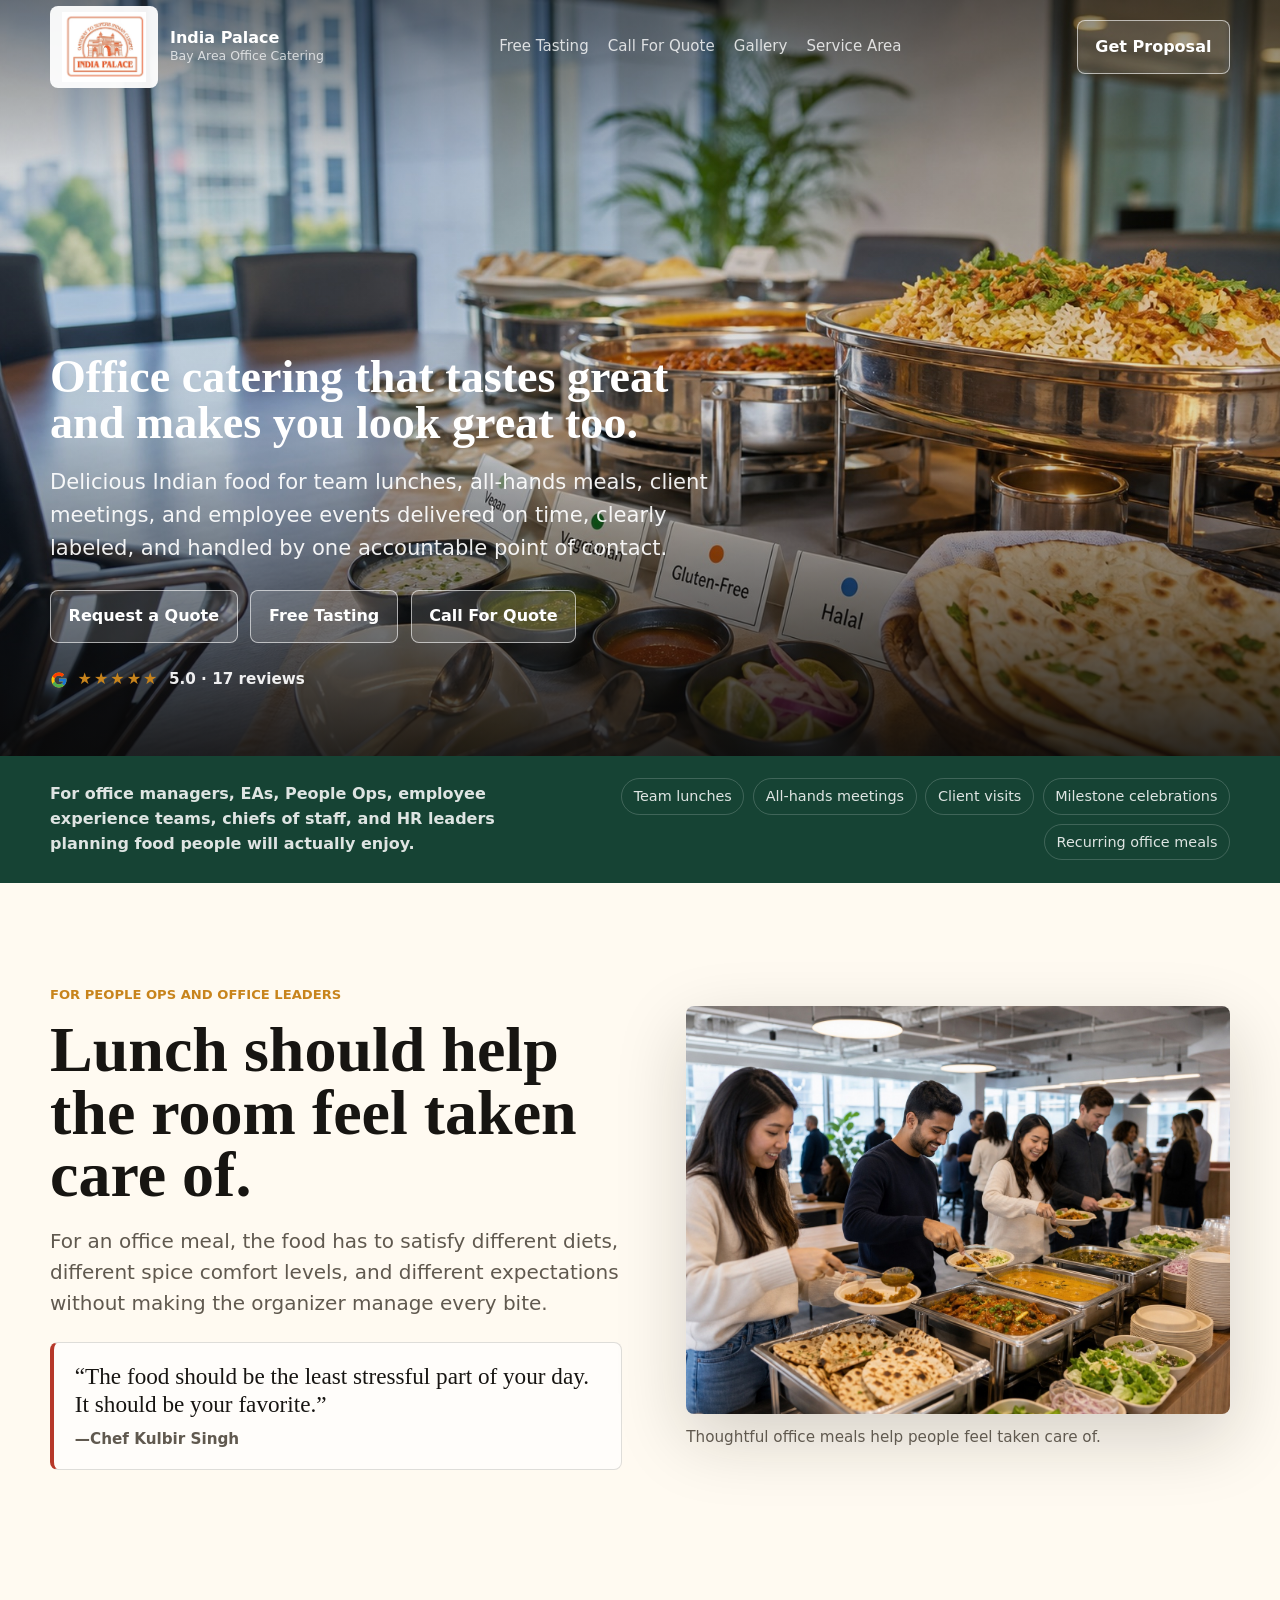
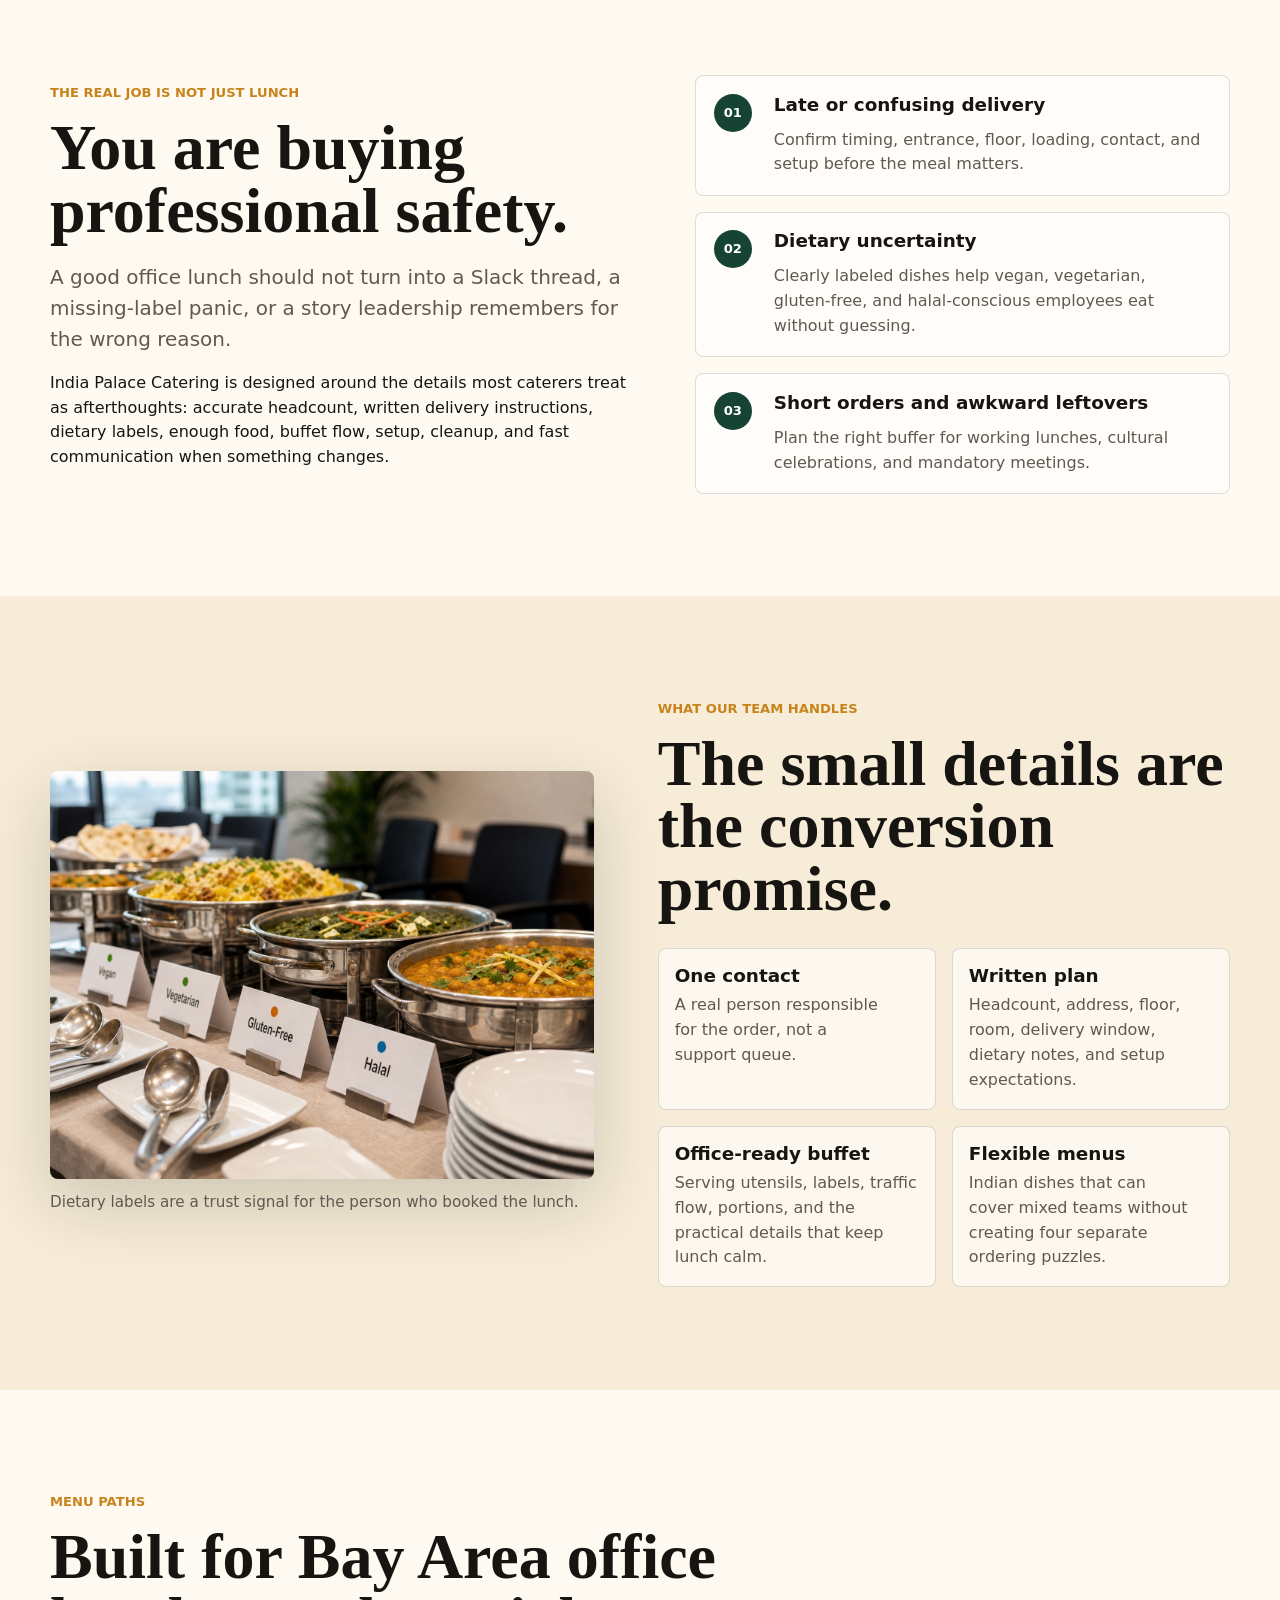
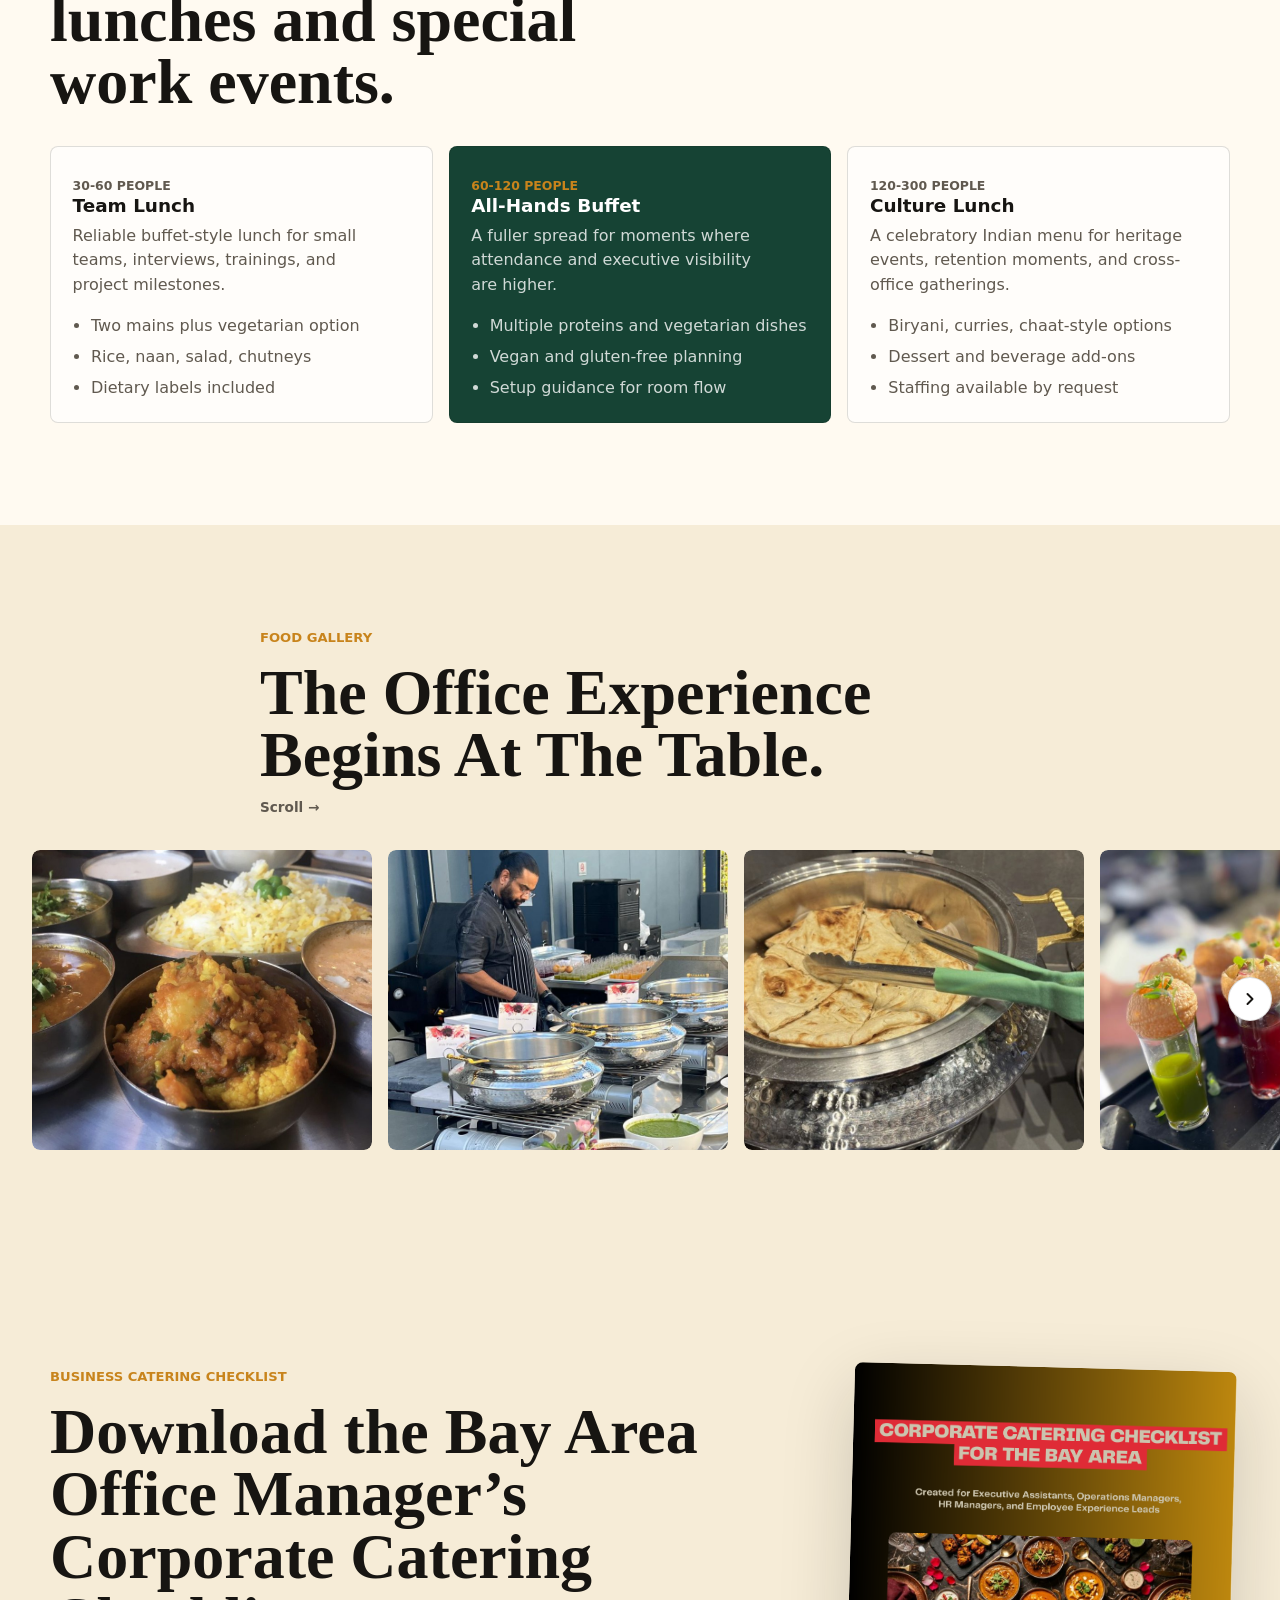
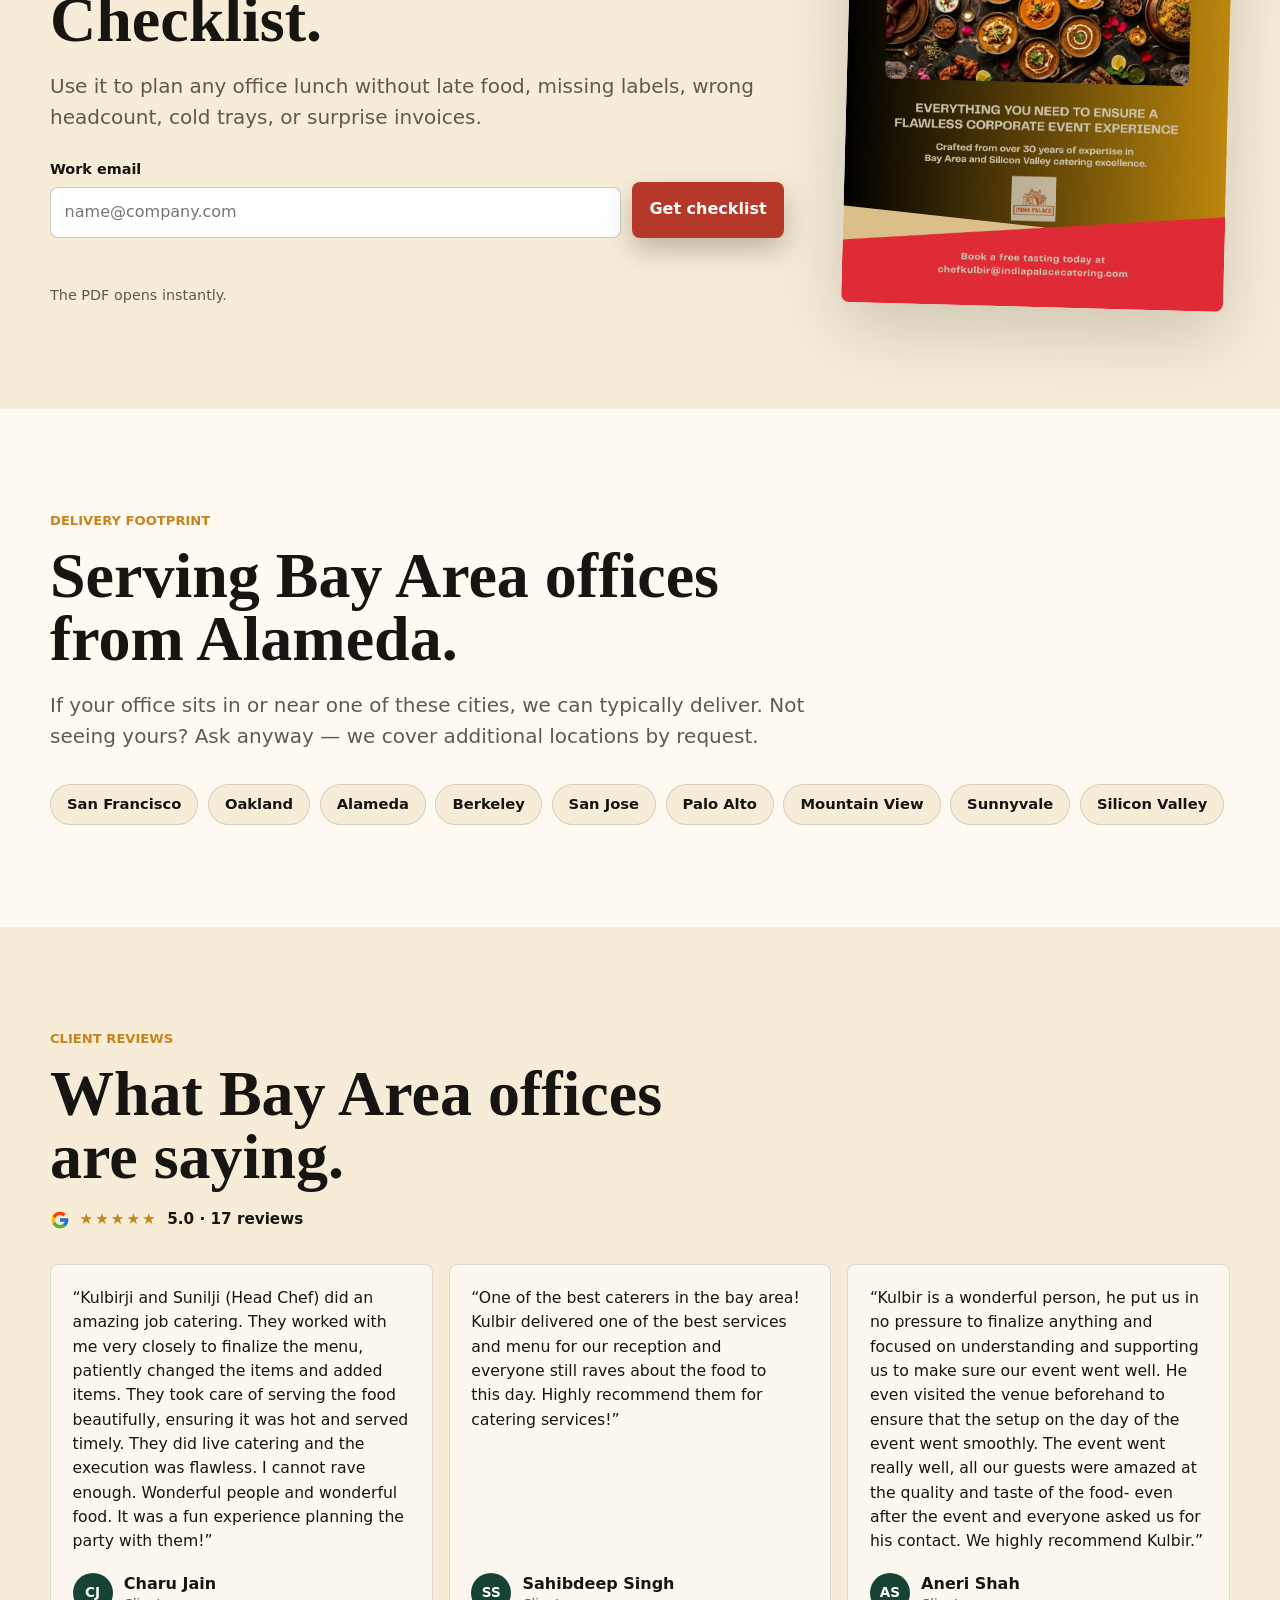
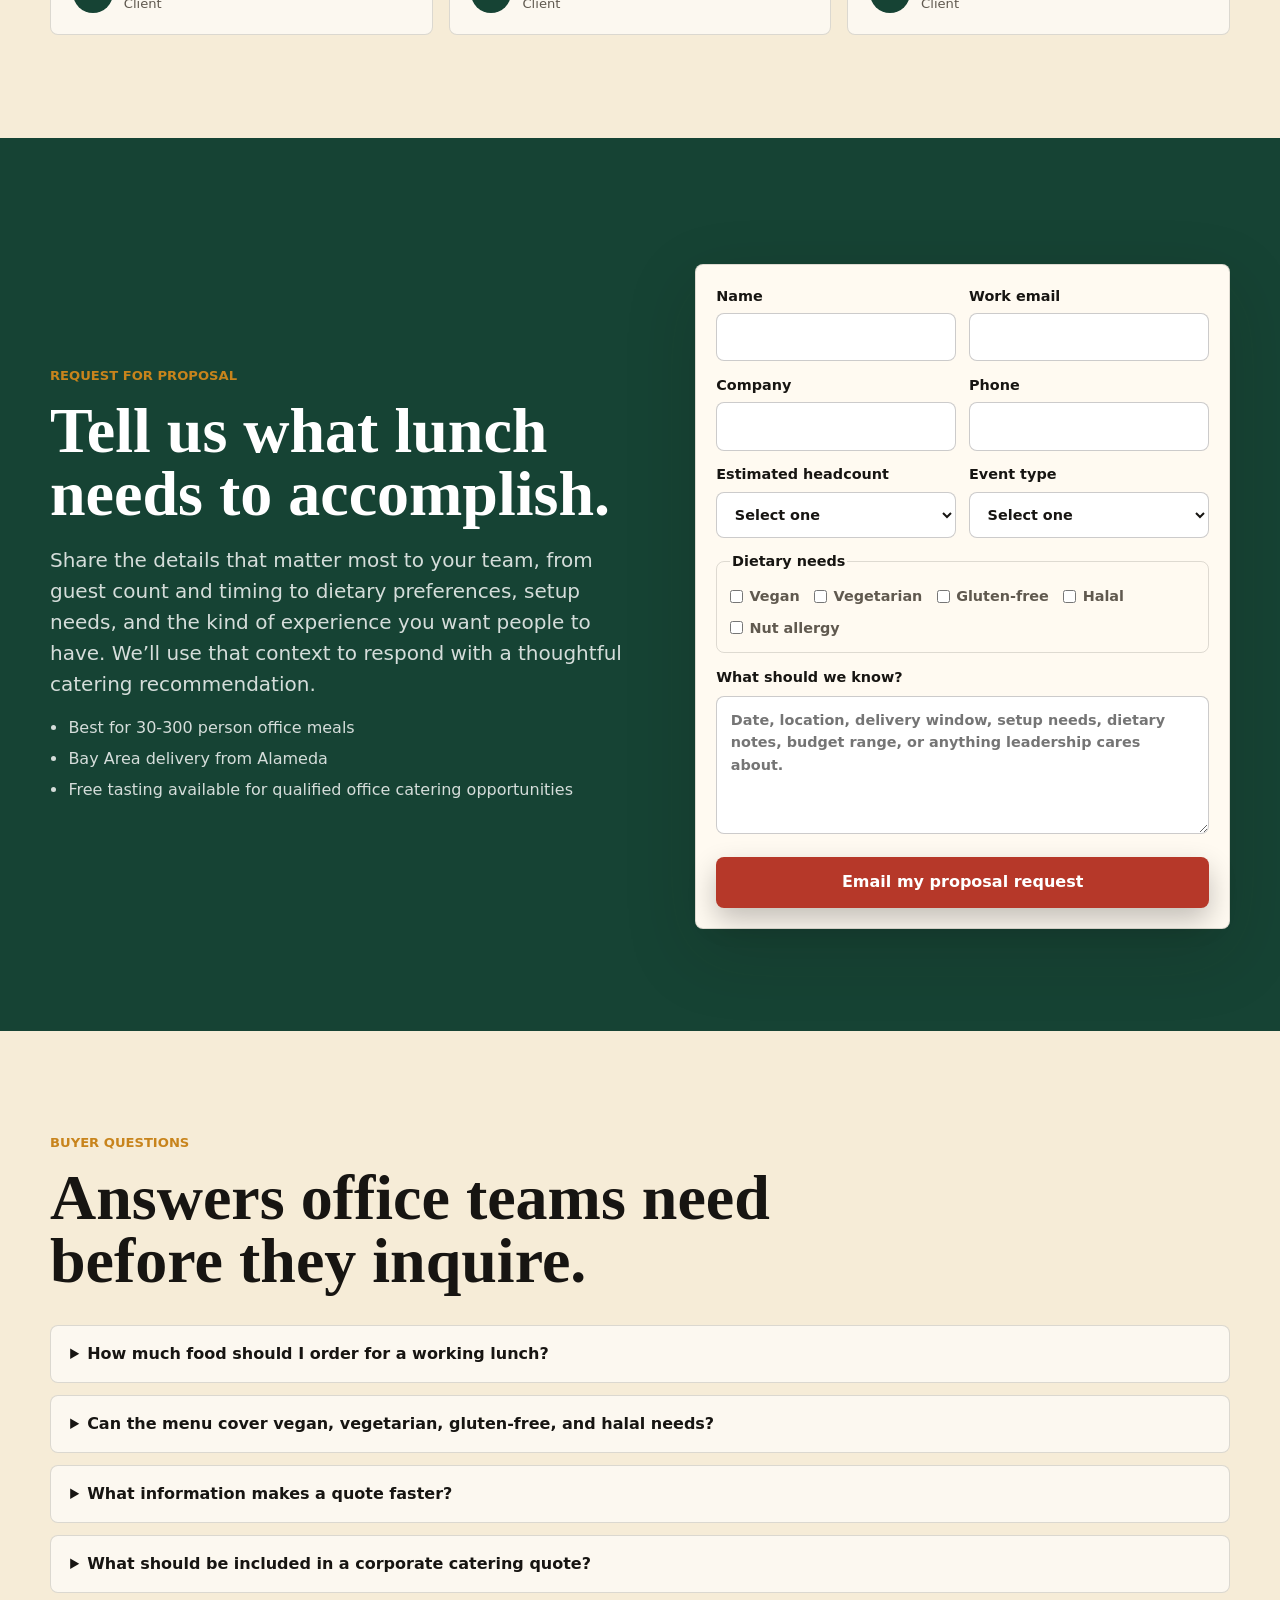
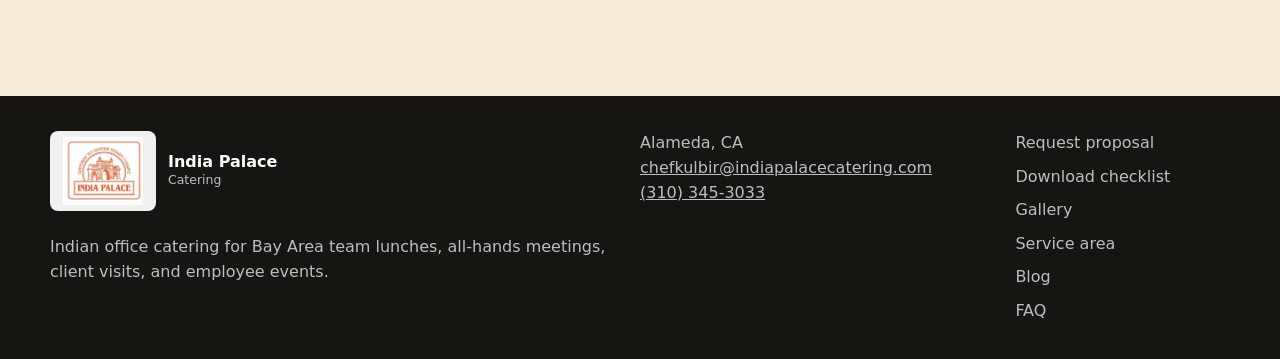
==== commit bef15c1e: "Add files via upload" ====
--- a/index.html
+++ b/index.html
@@ -153,7 +153,7 @@
           <span class="sr-only">Menu</span>
         </button>
         <div class="nav-links" id="nav-links" aria-label="Page sections">
-          <a href="#proposal" data-nav-close>Free Tasting</a>
+          <a href="#proposal" data-tasting-trigger data-nav-close>Free Tasting</a>
           <a href="tel:+13103453033" data-nav-close>Call For Quote</a>
           <a href="#gallery" data-nav-close>Gallery</a>
           <a href="#service-area" data-nav-close>Service Area</a>
@@ -175,7 +175,7 @@
           <div class="hero-cta-group">
             <div class="hero-actions" aria-label="Primary actions">
               <a class="button button-secondary" href="#proposal">Request a Quote</a>
-              <a class="button button-secondary" href="#proposal">Free Tasting</a>
+              <a class="button button-secondary" href="#proposal" data-tasting-trigger>Free Tasting</a>
               <a class="button button-secondary" href="tel:+13103453033">Call For Quote</a>
             </div>
             <div class="hero-reviews">
@@ -546,6 +546,28 @@
       </section>
     </main>
 
+    <div class="modal-overlay" id="tasting-modal" hidden>
+      <div class="modal-panel" role="dialog" aria-modal="true" aria-labelledby="tasting-modal-title">
+        <button type="button" class="modal-close" id="tasting-modal-close" aria-label="Close">&times;</button>
+        <div class="modal-body" id="tasting-modal-form-view">
+          <p class="eyebrow">Free tasting</p>
+          <h3 id="tasting-modal-title">Request a free tasting.</h3>
+          <p class="modal-copy">Tell us who to follow up with and we'll be in touch to set it up. Tastings are limited and are on a first come, first served basis.</p>
+          <form id="tasting-form">
+            <label for="tasting-company">Company name<input id="tasting-company" name="company" autocomplete="organization" required></label>
+            <label for="tasting-email">Work email<input id="tasting-email" name="email" type="email" autocomplete="email" required></label>
+            <button class="button button-primary full-width" type="submit">Request free tasting</button>
+          </form>
+        </div>
+        <div class="modal-body" id="tasting-modal-confirm-view" hidden>
+          <p class="eyebrow">Request received</p>
+          <h3>We'll follow up shortly.</h3>
+          <p class="modal-copy">Free tastings are limited and offered on a first-come, first-served basis &mdash; we'll reach out soon to get yours scheduled.</p>
+          <button type="button" class="button button-secondary full-width" id="tasting-modal-done">Done</button>
+        </div>
+      </div>
+    </div>
+
     <footer class="footer">
       <div class="section-inner footer-grid">
         <div>
--- a/styles.css
+++ b/styles.css
@@ -214,7 +214,7 @@
 
 .hero {
   position: relative;
-  height: clamp(560px, 84vh, 800px);
+  height: clamp(640px, 84vh, 800px);
   overflow: hidden;
   color: var(--white);
 }
@@ -253,6 +253,7 @@
   display: flex;
   flex-direction: column;
   justify-content: flex-end;
+  overflow: hidden;
   width: min(1180px, calc(100% - 32px));
   margin: 0 auto;
   padding-bottom: clamp(2.4rem, 6vw, 4rem);
@@ -287,8 +288,8 @@
 }
 
 h1 {
-  max-width: 780px;
-  font-size: clamp(2.2rem, 4.4vw, 3.7rem);
+  max-width: 920px;
+  font-size: clamp(2rem, 3.6vw, 3rem);
 }
 
 h2 {
@@ -1325,3 +1326,99 @@
     height: 240px;
   }
 }
+
+.modal-overlay {
+  position: fixed;
+  inset: 0;
+  z-index: 100;
+  display: flex;
+  align-items: center;
+  justify-content: center;
+  padding: 20px;
+  background: rgba(23, 21, 18, 0.55);
+  backdrop-filter: blur(4px);
+}
+
+.modal-overlay[hidden] {
+  display: none;
+}
+
+.modal-panel {
+  position: relative;
+  width: min(440px, 100%);
+  max-height: calc(100vh - 40px);
+  overflow-y: auto;
+  background: var(--paper);
+  border-radius: 12px;
+  box-shadow: var(--shadow);
+  padding: 2rem;
+}
+
+.modal-close {
+  position: absolute;
+  top: 14px;
+  right: 14px;
+  width: 34px;
+  height: 34px;
+  border-radius: 50%;
+  border: 1px solid var(--line);
+  background: var(--white);
+  color: var(--ink);
+  font-size: 1.3rem;
+  line-height: 1;
+  cursor: pointer;
+}
+
+.modal-close:hover {
+  background: var(--cream);
+}
+
+.modal-body h3 {
+  margin: 0.4rem 0 0.6rem;
+  font-size: clamp(1.5rem, 4vw, 1.9rem);
+}
+
+.modal-copy {
+  margin: 0 0 1.4rem;
+  color: var(--muted);
+  line-height: 1.5;
+}
+
+#tasting-form {
+  display: flex;
+  flex-direction: column;
+  gap: 0.9rem;
+}
+
+#tasting-form label {
+  display: flex;
+  flex-direction: column;
+  gap: 0.4rem;
+  font-weight: 700;
+  font-size: 0.9rem;
+  color: var(--ink);
+}
+
+#tasting-form input {
+  padding: 0.7rem 0.85rem;
+  border: 1px solid var(--line);
+  border-radius: 8px;
+  font: inherit;
+  color: var(--ink);
+  background: var(--white);
+}
+
+#tasting-form input:focus {
+  outline: 2px solid var(--saffron);
+  outline-offset: 1px;
+}
+
+#tasting-form button {
+  margin-top: 0.4rem;
+}
+
+@media (max-width: 620px) {
+  .modal-panel {
+    padding: 1.6rem;
+  }
+}
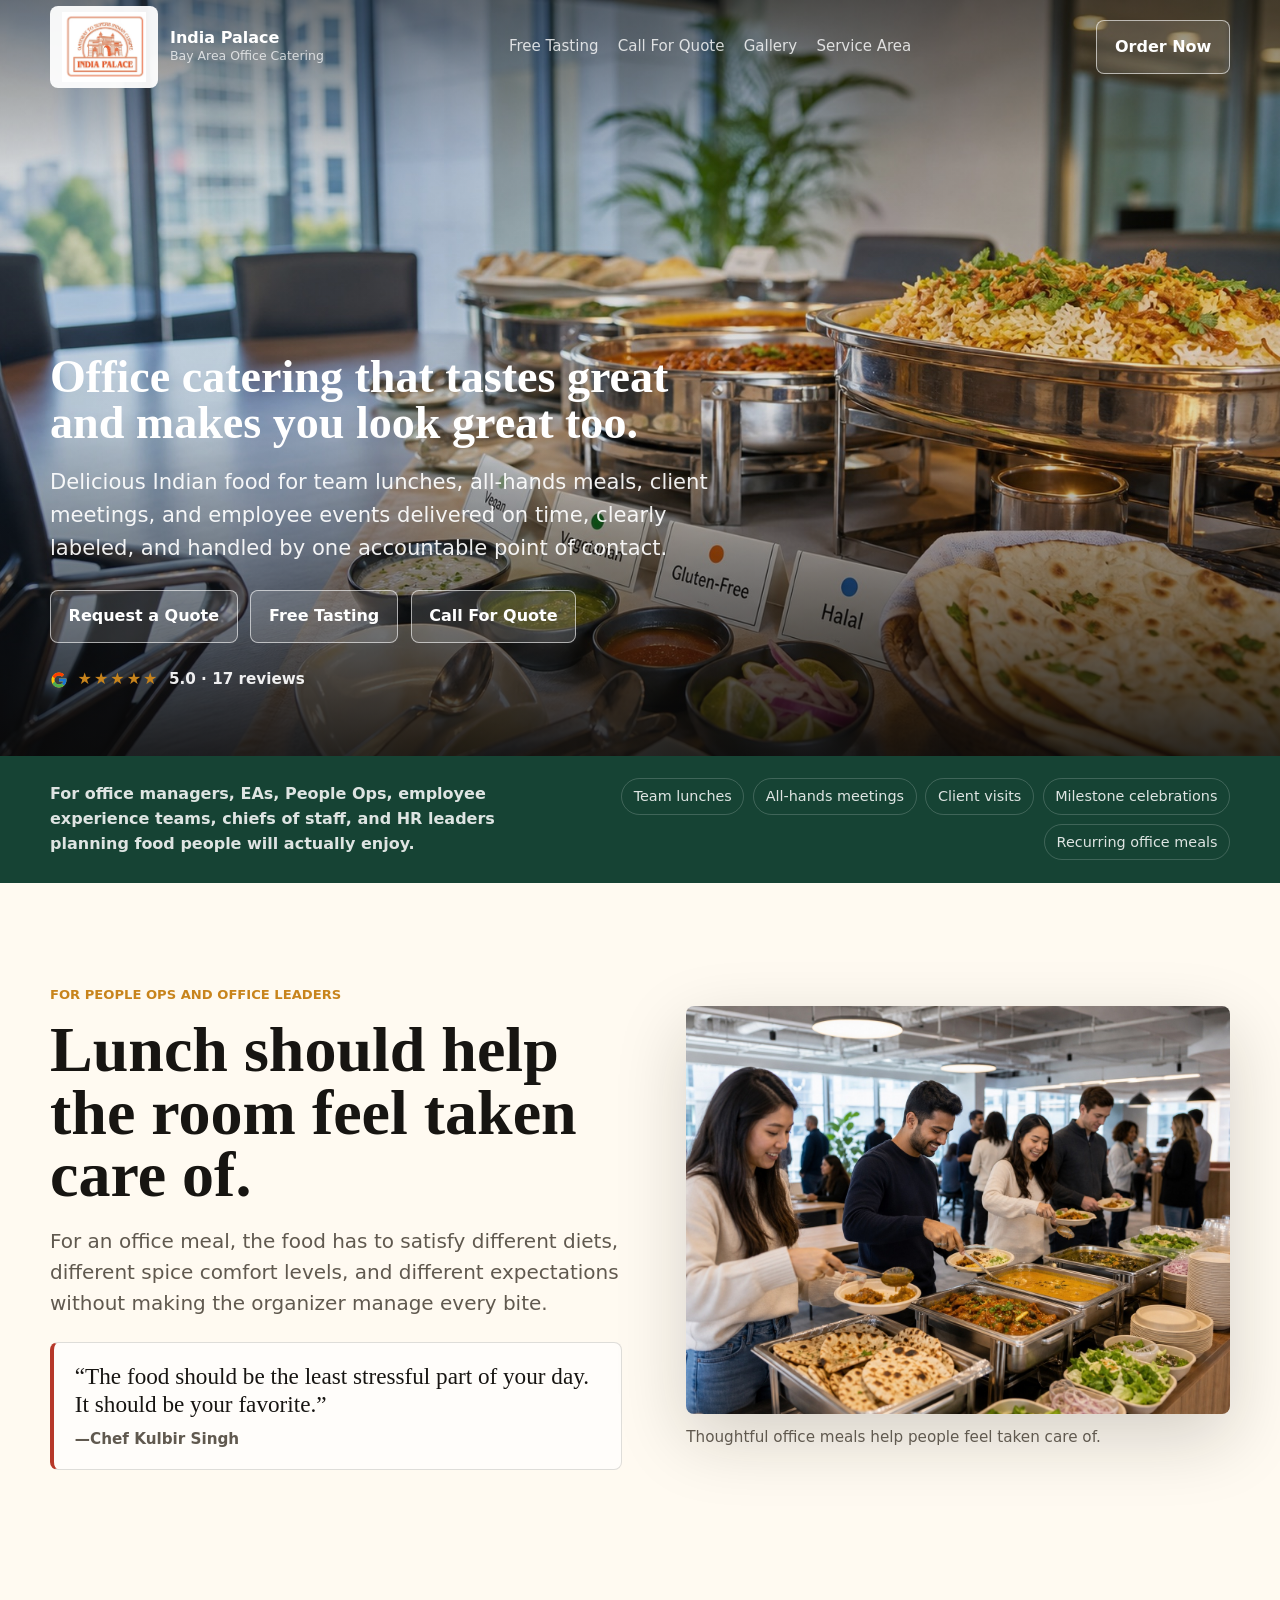
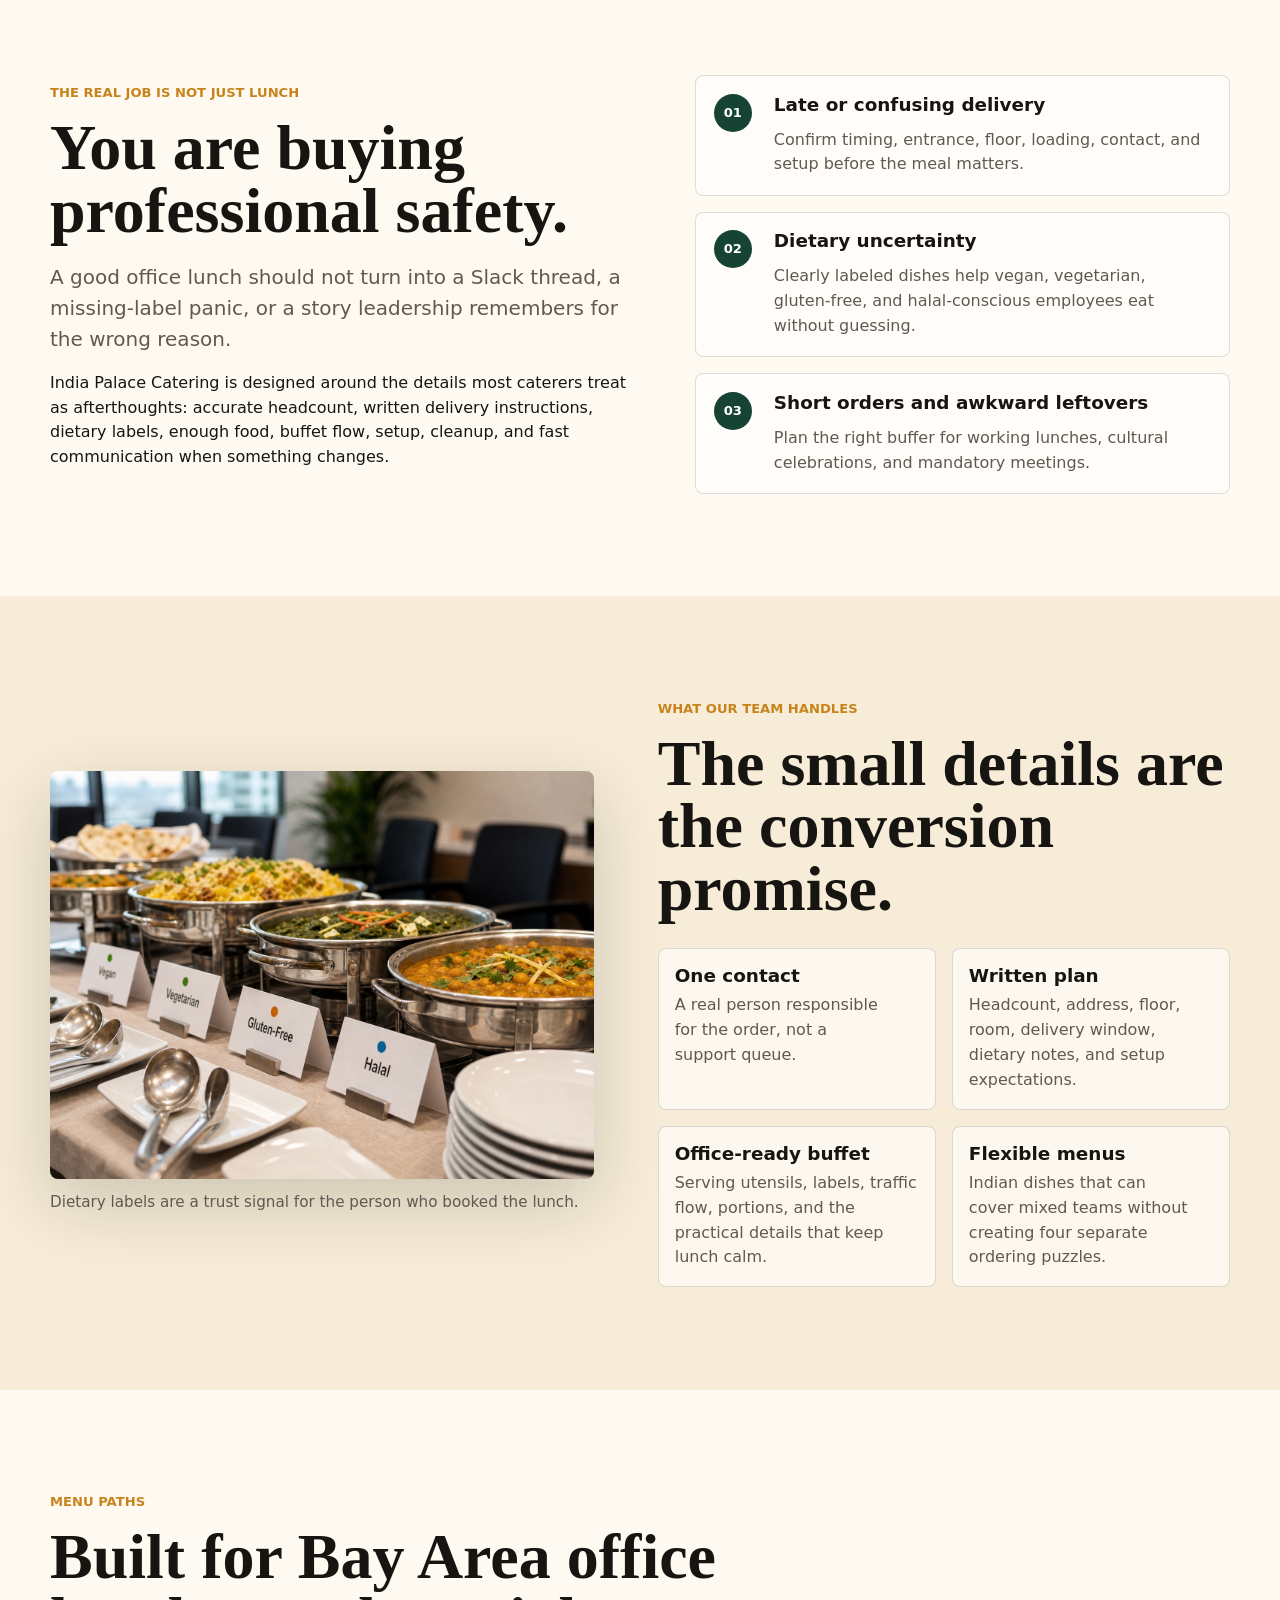
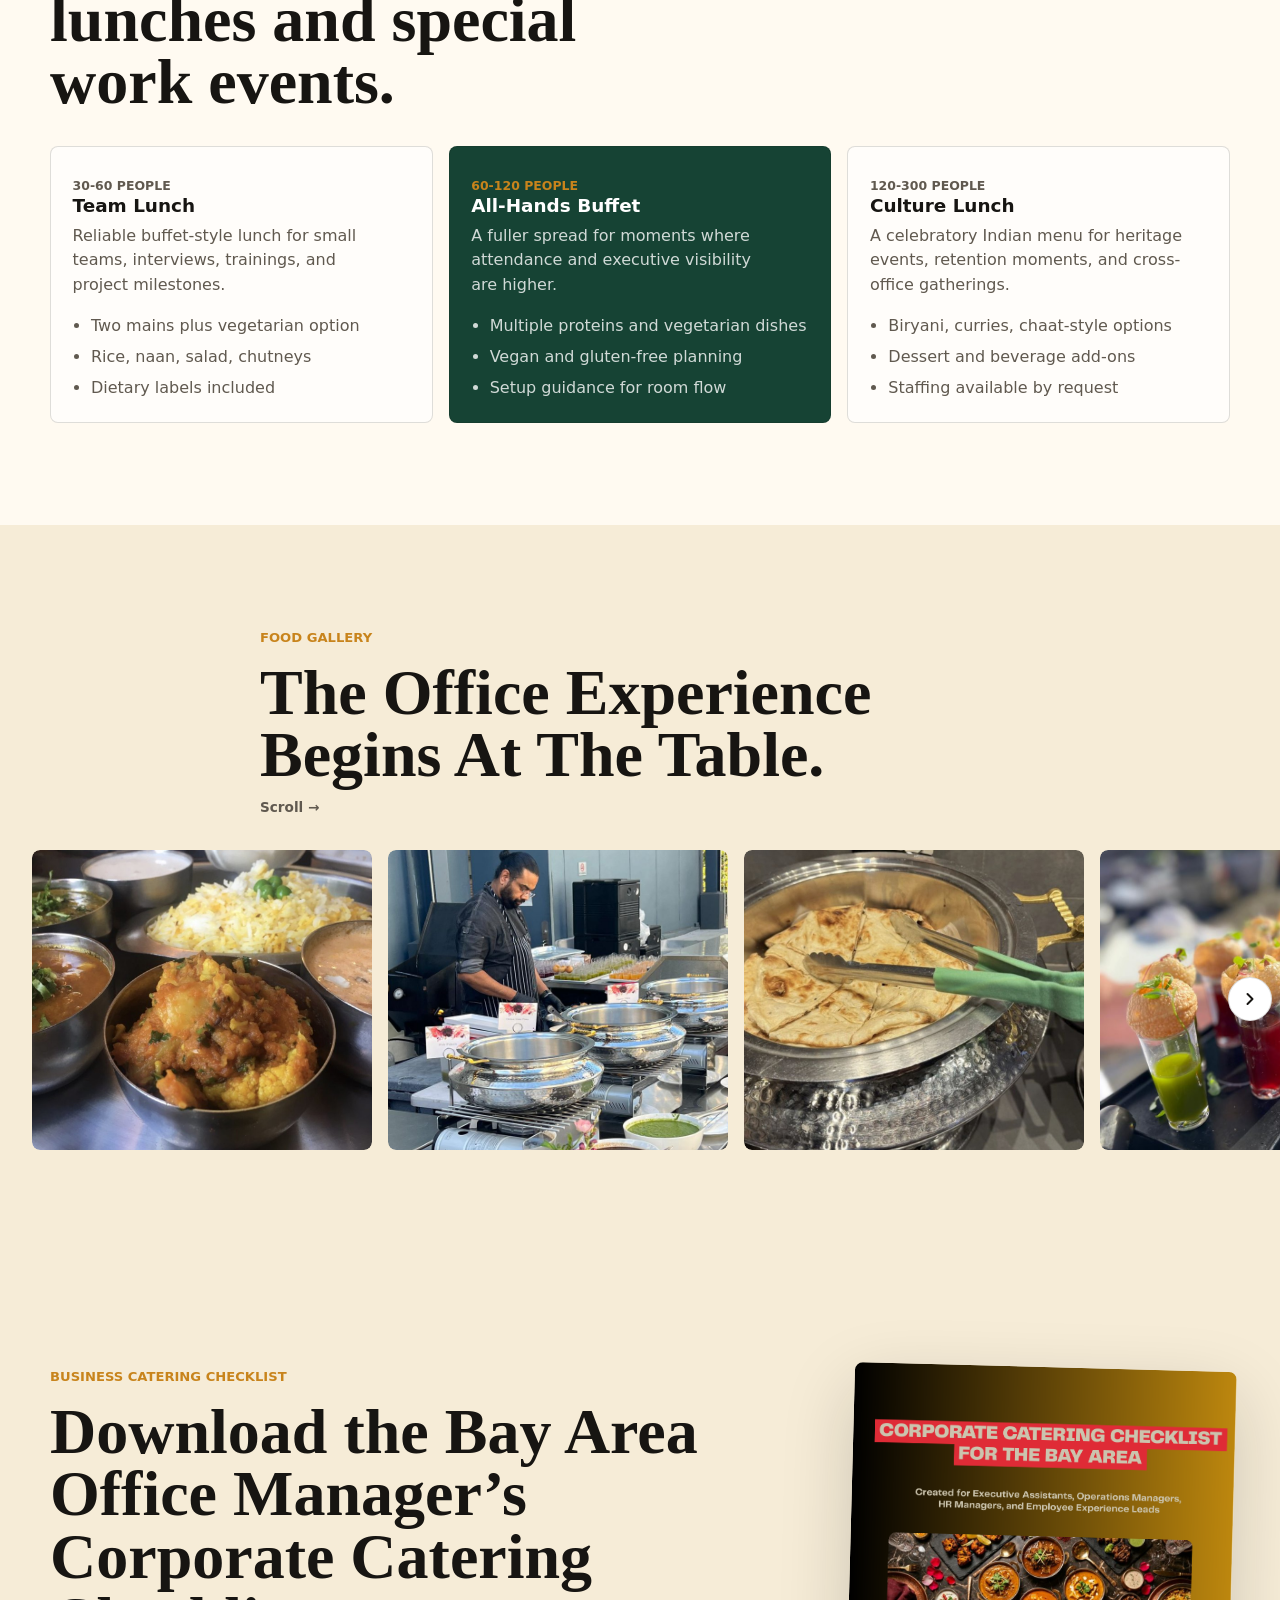
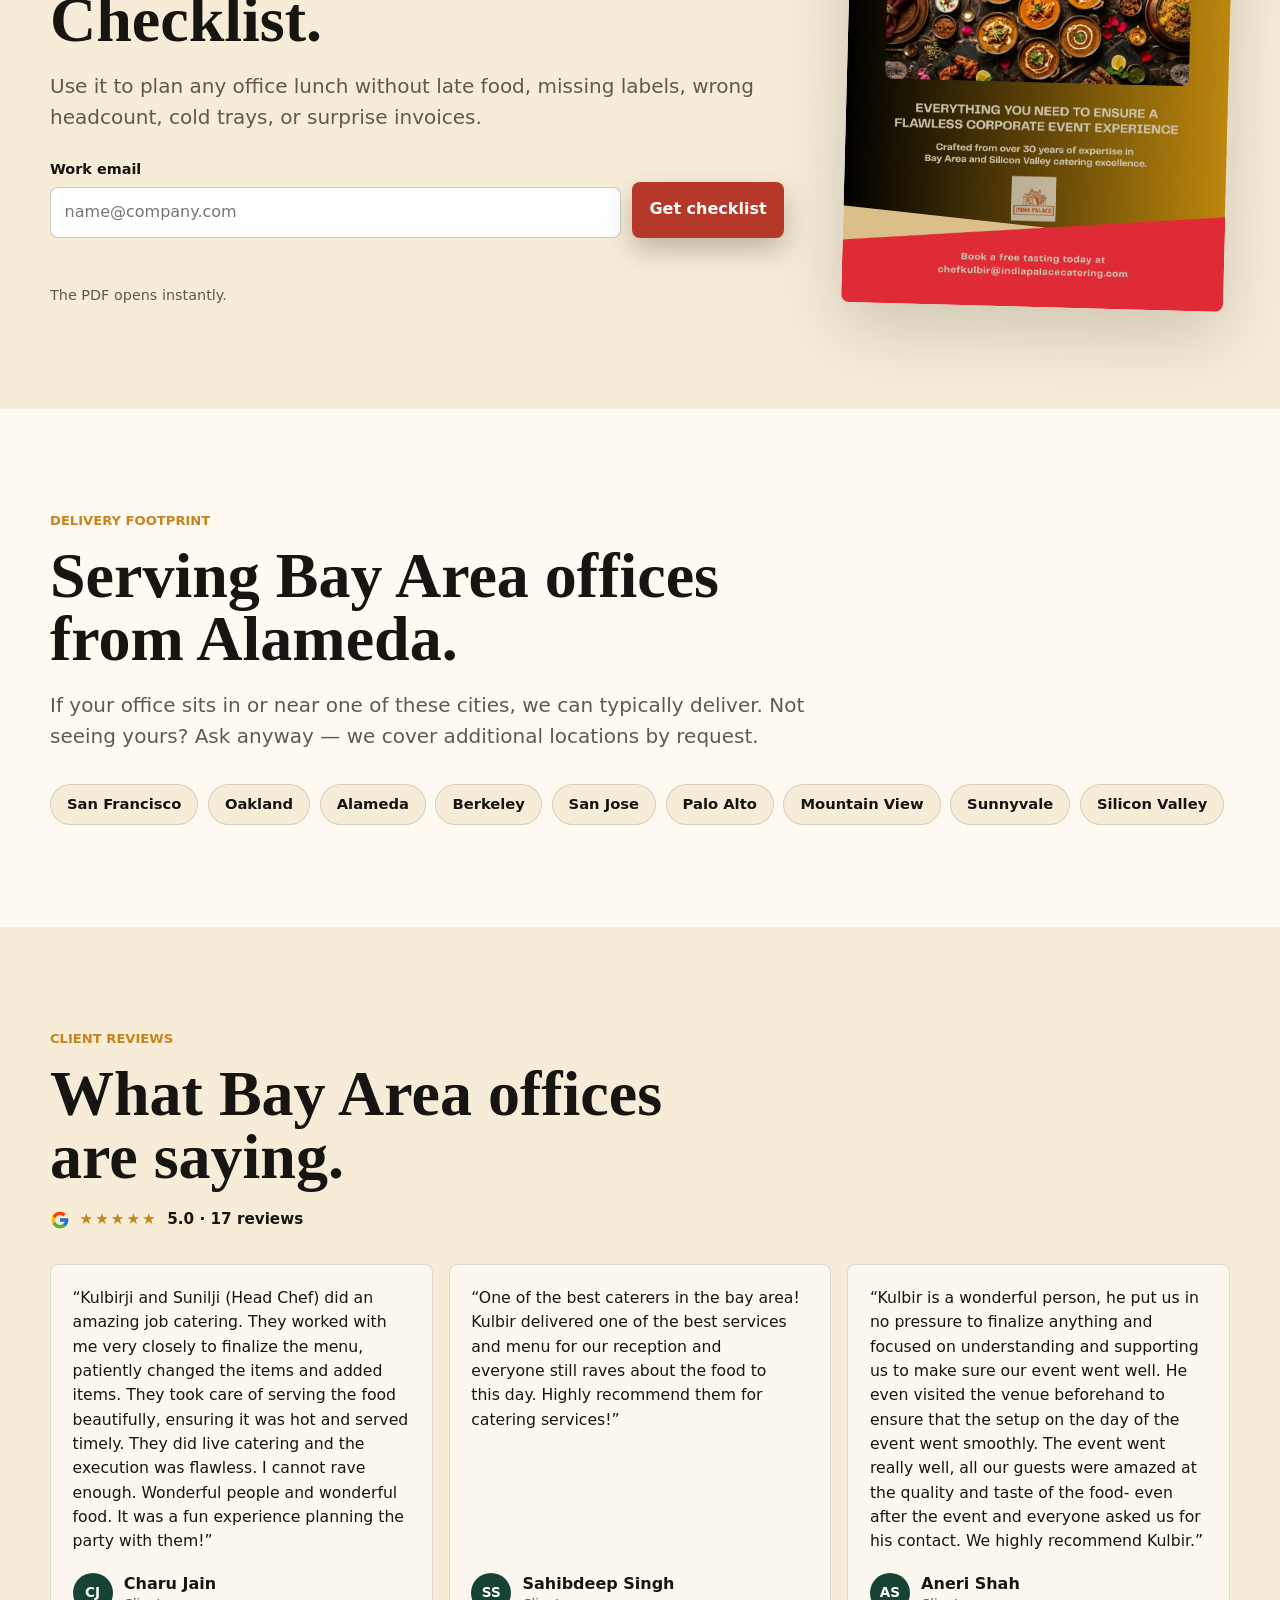
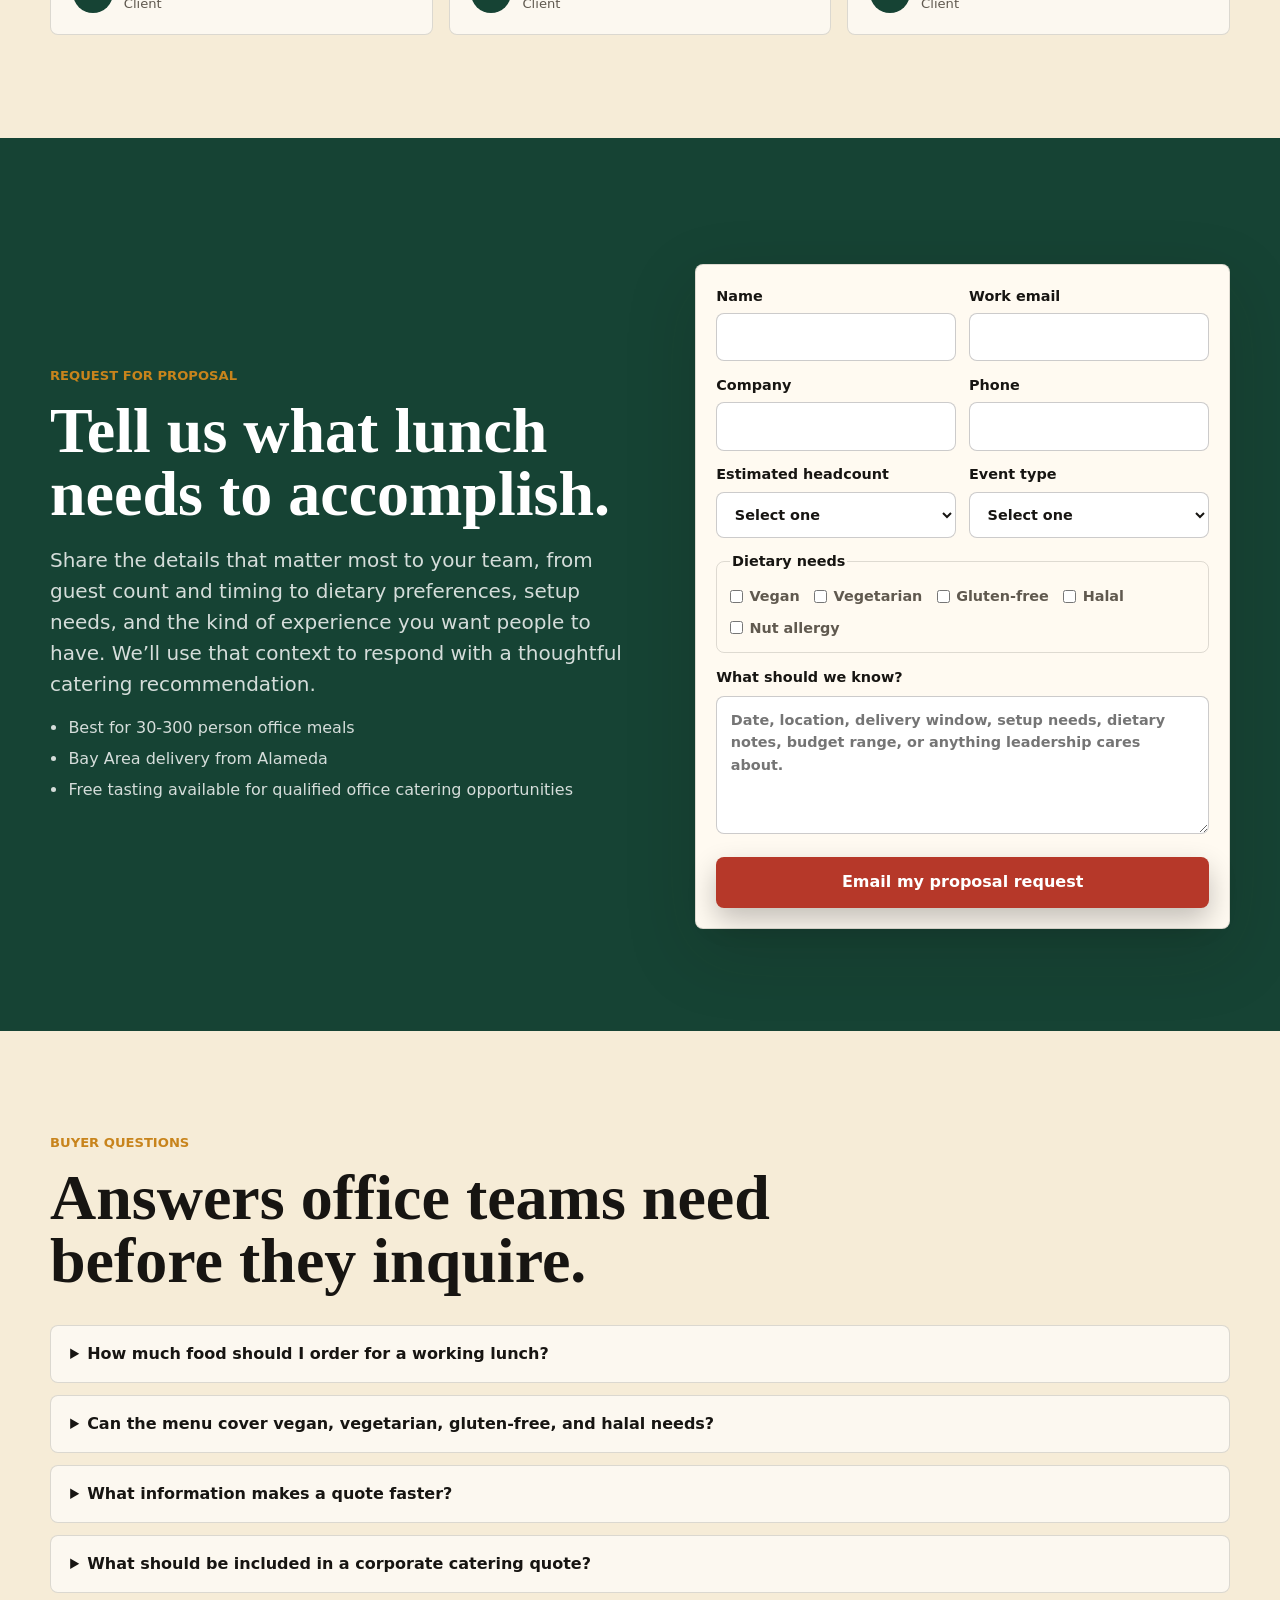
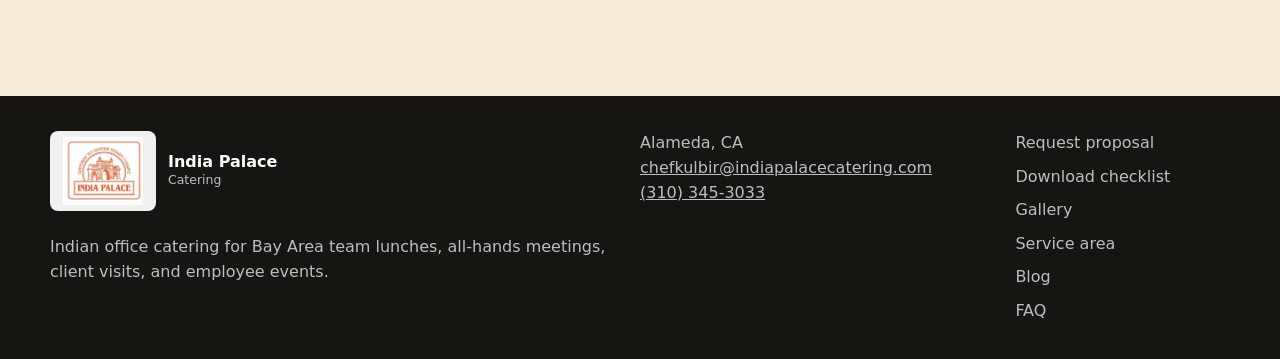
==== commit aa2d5dae: "Add files via upload" ====
--- a/index.html
+++ b/index.html
@@ -158,7 +158,7 @@
           <a href="#gallery" data-nav-close>Gallery</a>
           <a href="#service-area" data-nav-close>Service Area</a>
         </div>
-        <a class="nav-cta" href="#proposal">Get Proposal</a>
+        <a class="nav-cta" href="#proposal">Order Now</a>
       </nav>
     </header>
 
@@ -554,6 +554,7 @@
           <h3 id="tasting-modal-title">Request a free tasting.</h3>
           <p class="modal-copy">Tell us who to follow up with and we'll be in touch to set it up. Tastings are limited and are on a first come, first served basis.</p>
           <form id="tasting-form">
+            <label for="tasting-name">Name<input id="tasting-name" name="name" autocomplete="name" required></label>
             <label for="tasting-company">Company name<input id="tasting-company" name="company" autocomplete="organization" required></label>
             <label for="tasting-email">Work email<input id="tasting-email" name="email" type="email" autocomplete="email" required></label>
             <button class="button button-primary full-width" type="submit">Request free tasting</button>
--- a/styles.css
+++ b/styles.css
@@ -1198,8 +1198,8 @@
   }
 
   .brand-logo {
-    width: 86px;
-    height: 66px;
+    width: 104px;
+    height: 80px;
   }
 
   .brand {
@@ -1266,8 +1266,8 @@
 
   .hero-content h1 {
     color: var(--white);
-    font-size: 1.42rem;
-    max-width: 240px;
+    font-size: 1.85rem;
+    max-width: 290px;
     text-align: left;
   }
 
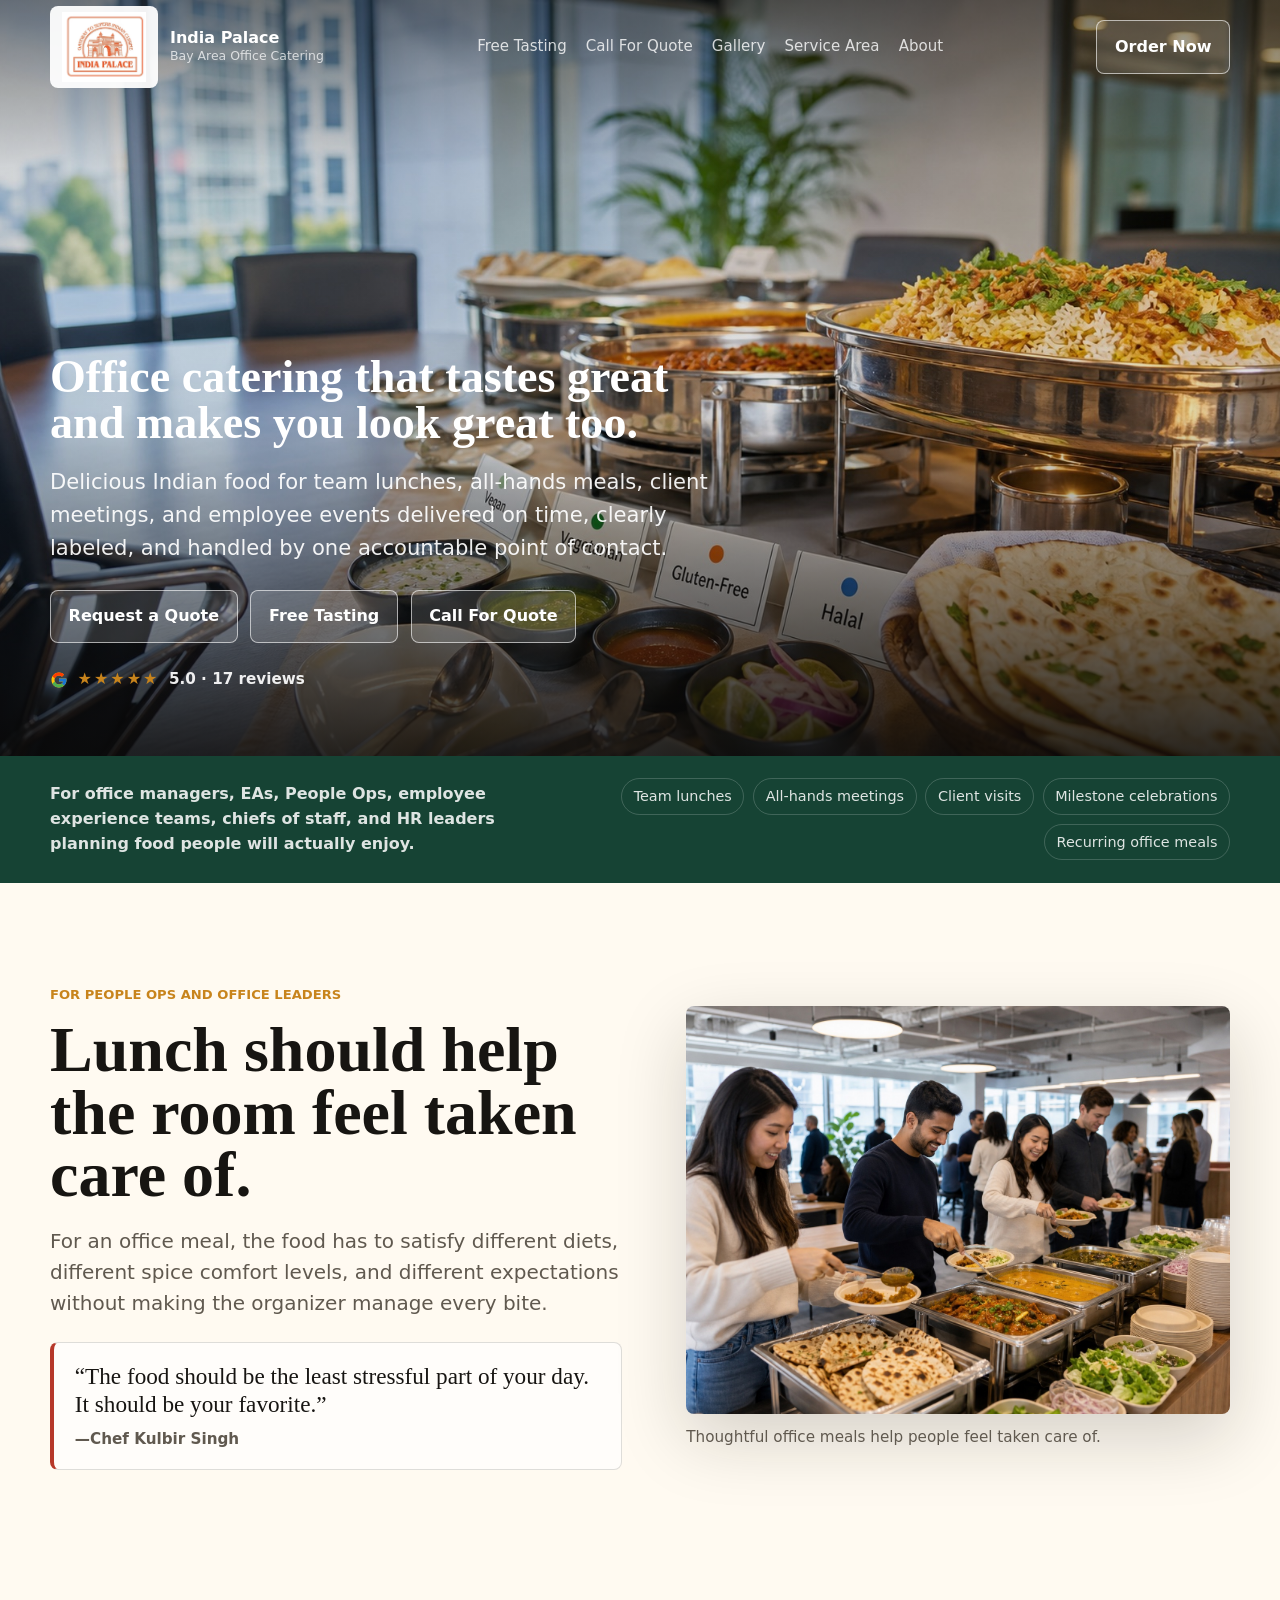
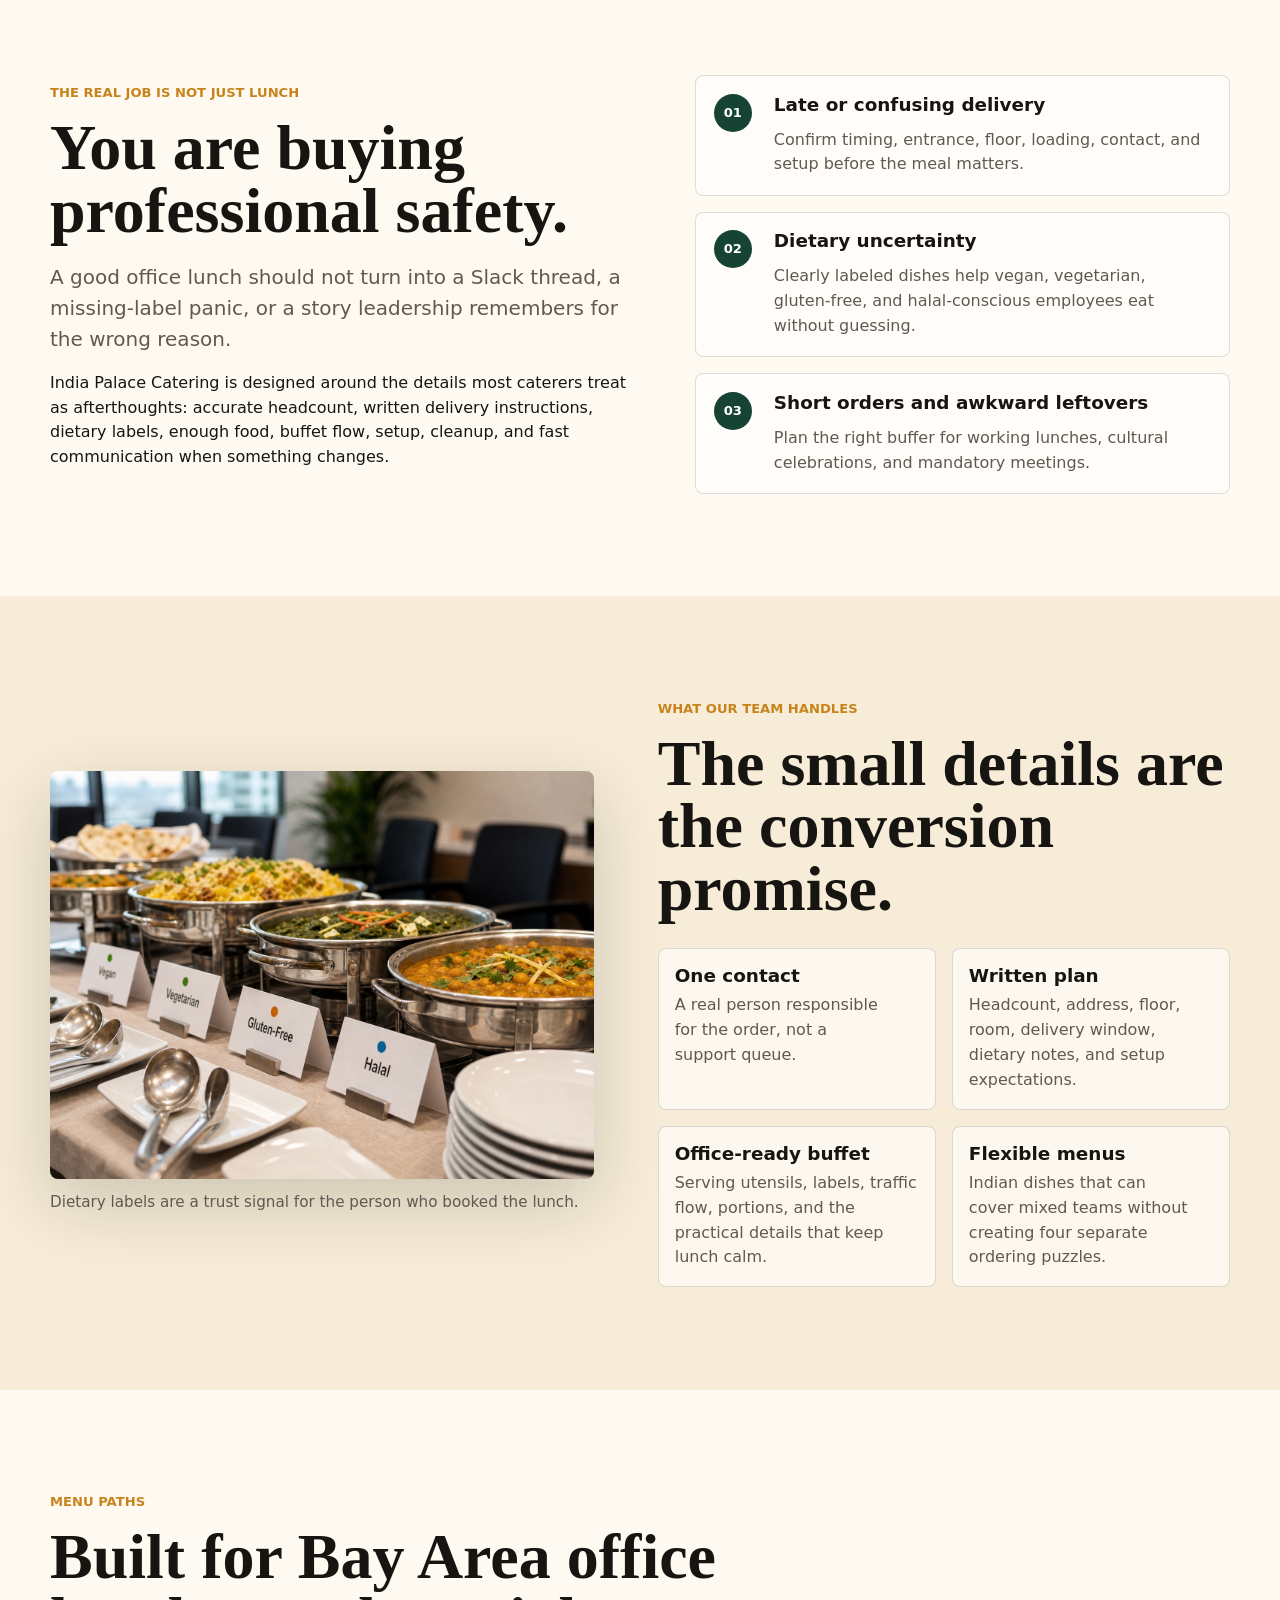
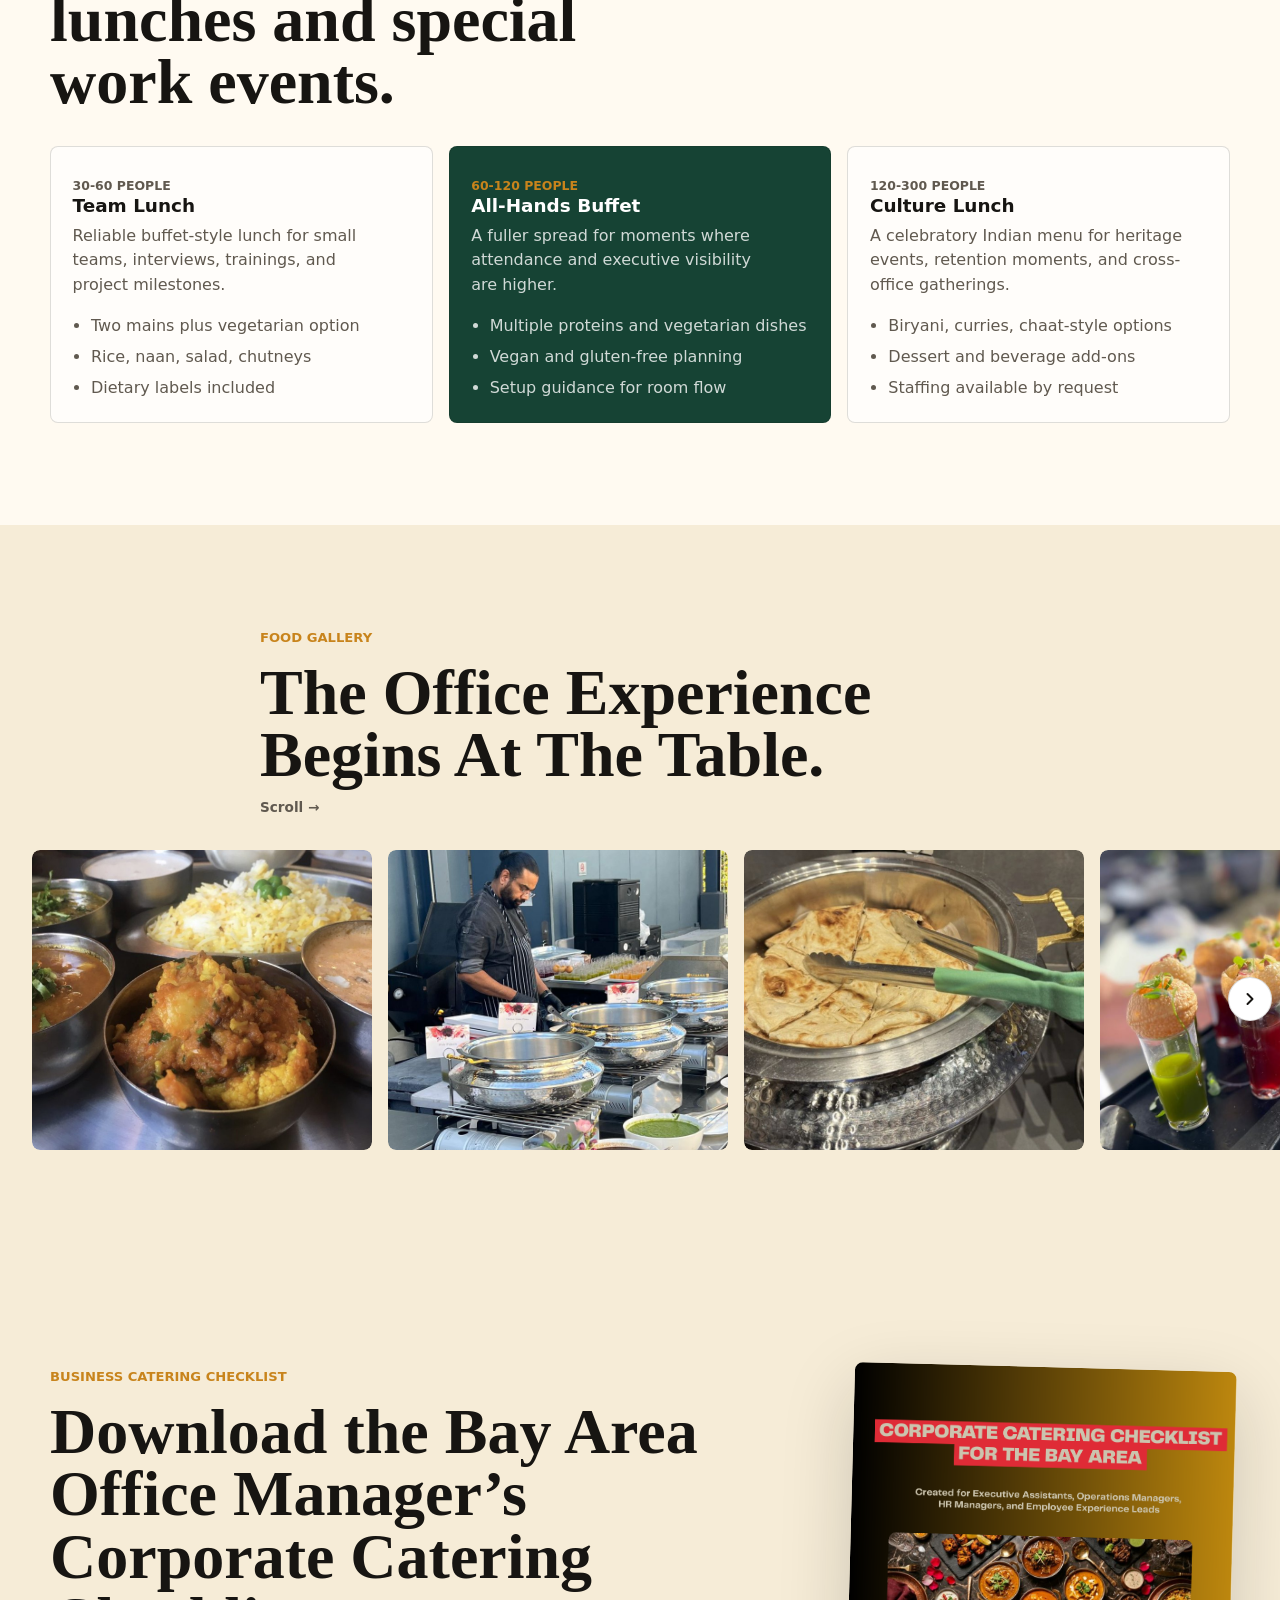
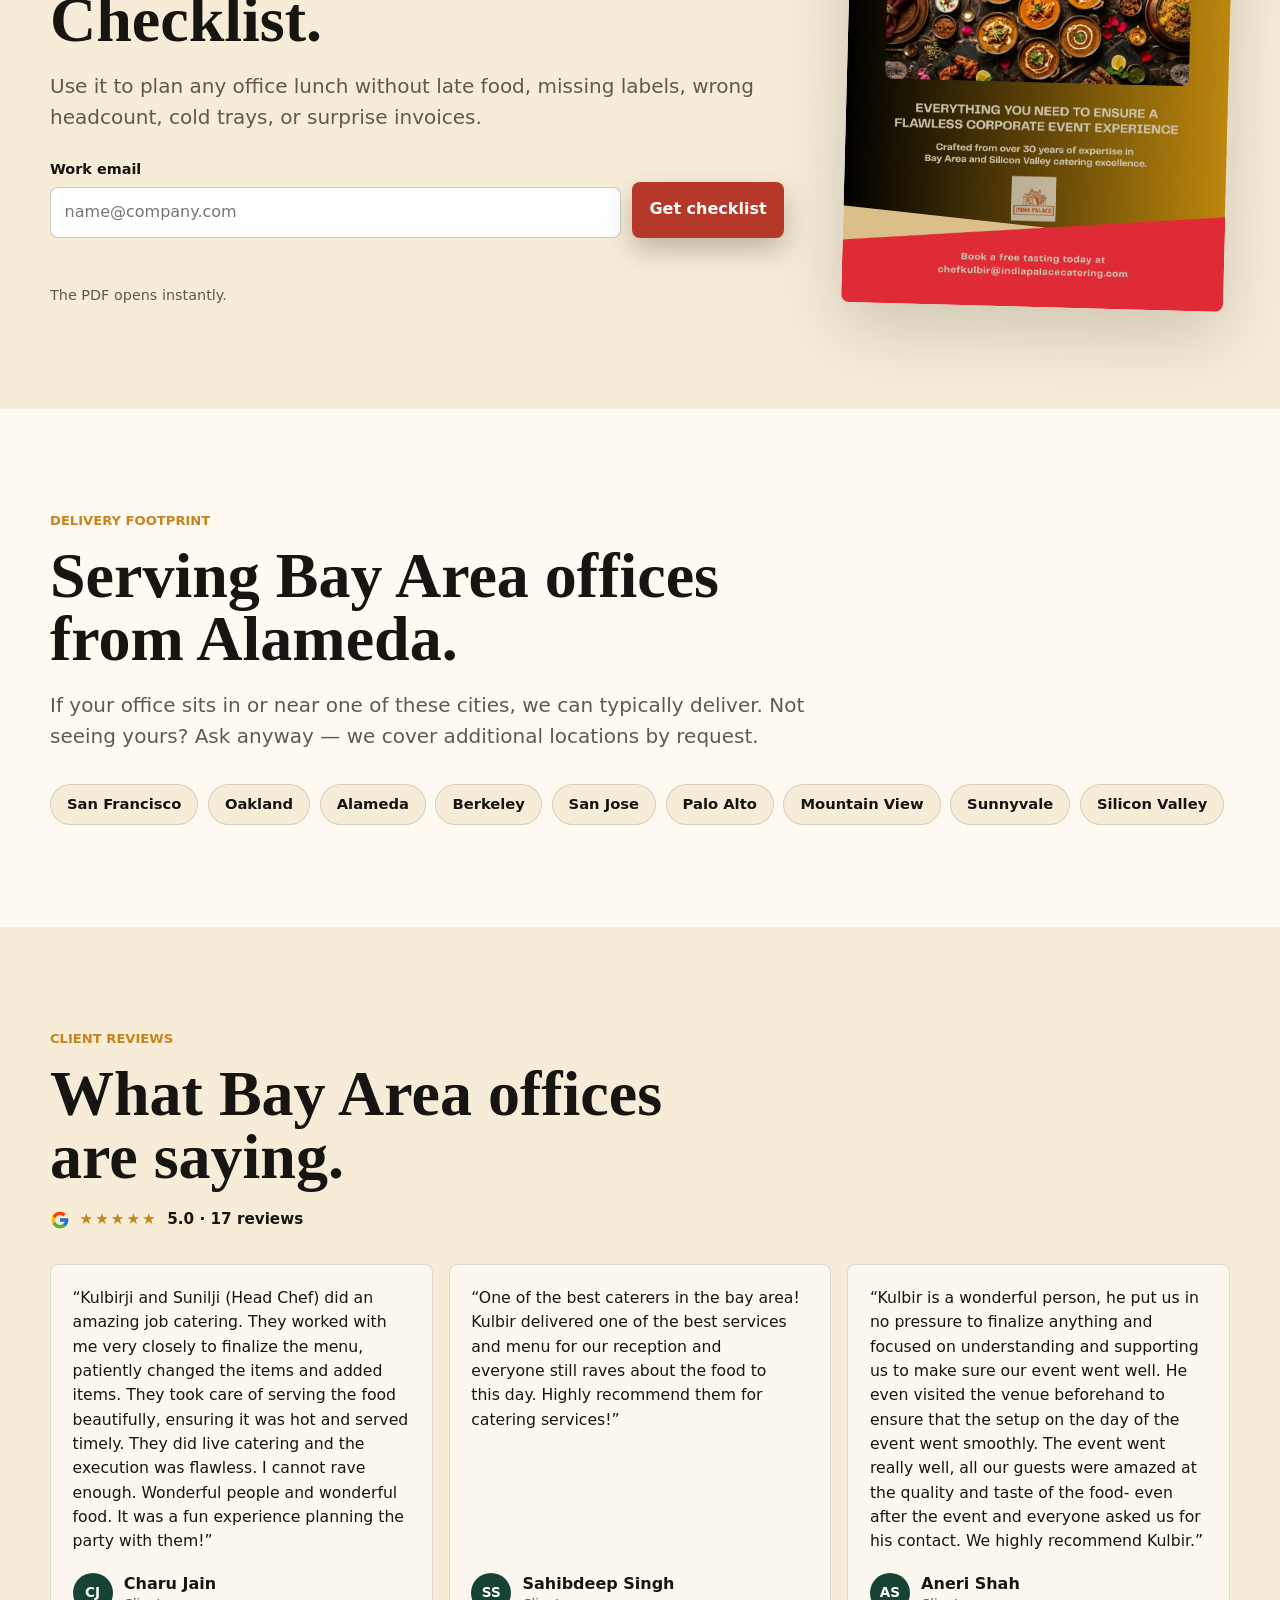
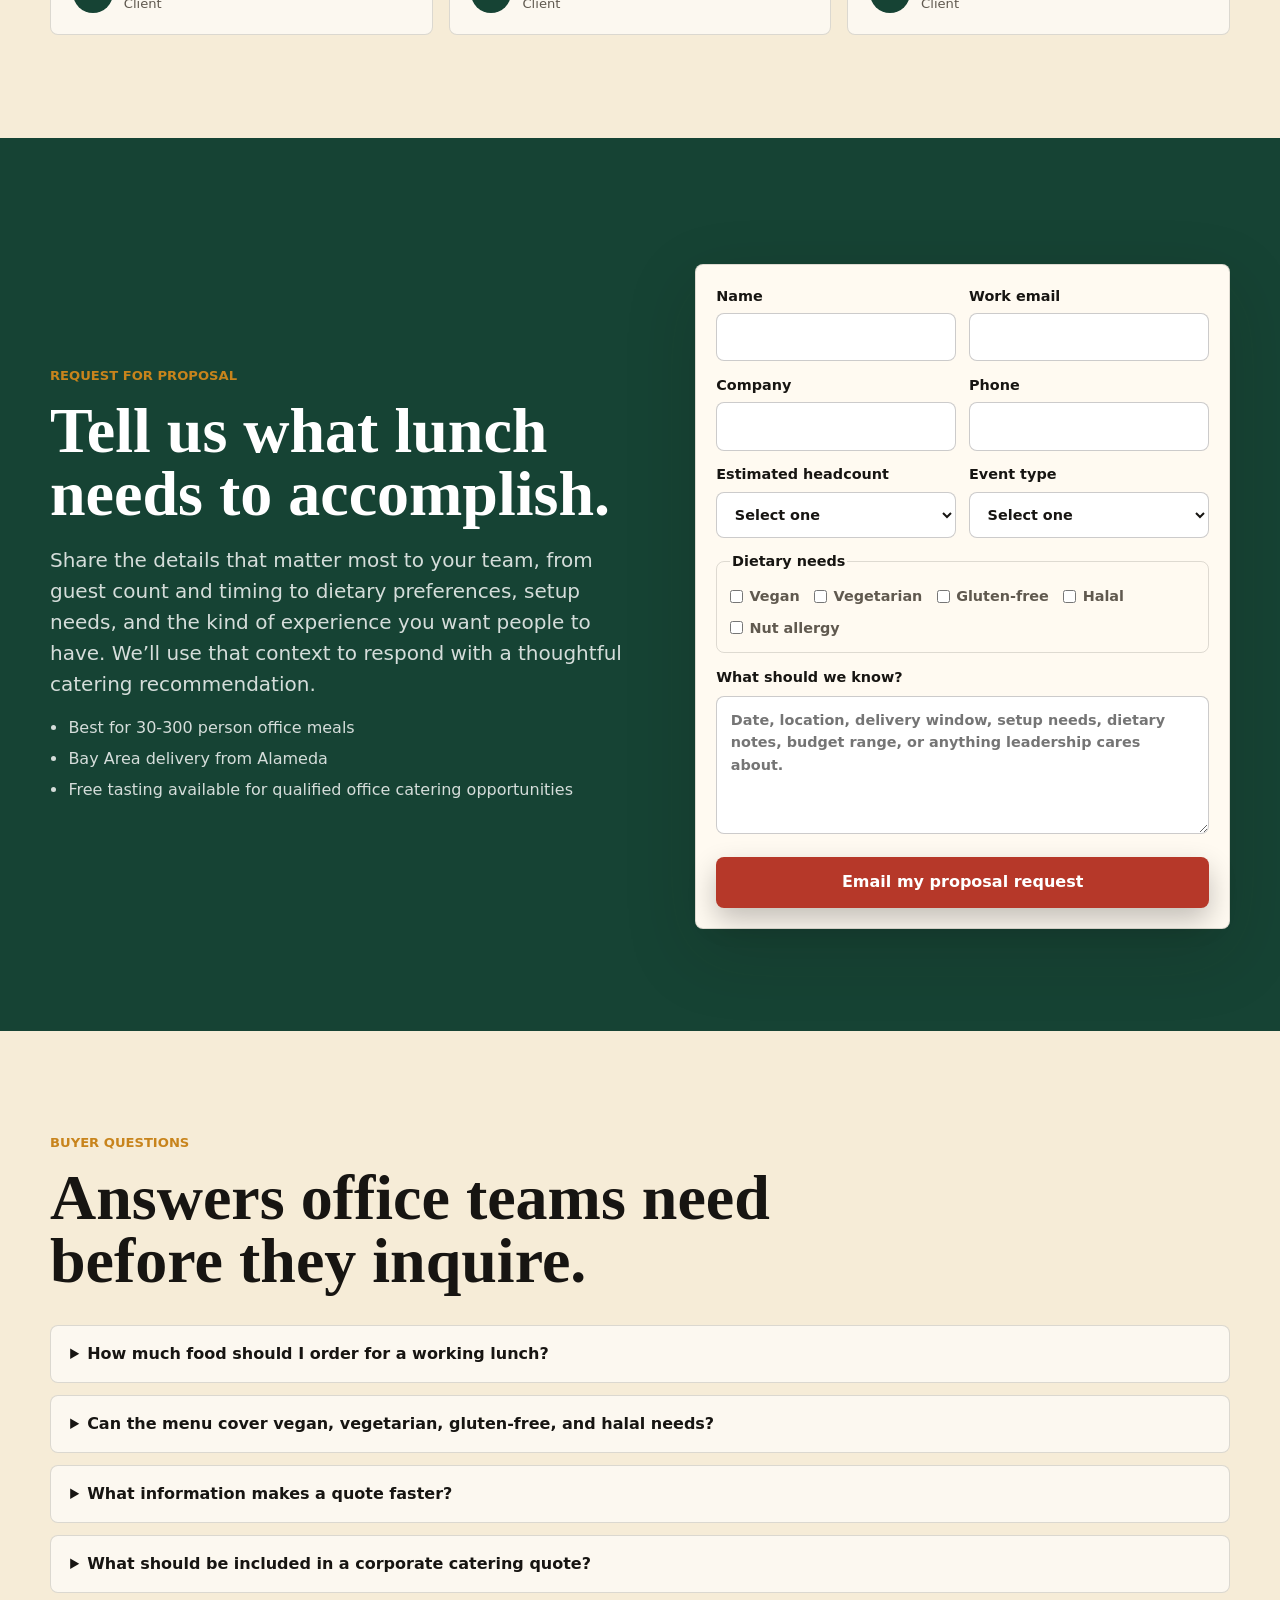
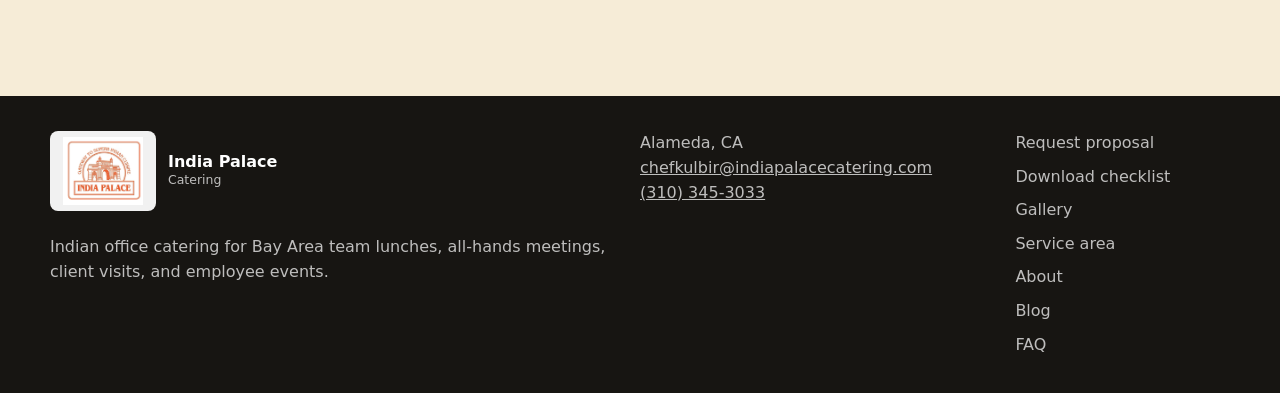
==== commit fd85afe6: "Add files via upload" ====
--- a/index.html
+++ b/index.html
@@ -157,6 +157,7 @@
           <a href="tel:+13103453033" data-nav-close>Call For Quote</a>
           <a href="#gallery" data-nav-close>Gallery</a>
           <a href="#service-area" data-nav-close>Service Area</a>
+          <a href="about/" data-nav-close>About</a>
         </div>
         <a class="nav-cta" href="#proposal">Order Now</a>
       </nav>
@@ -176,7 +177,7 @@
             <div class="hero-actions" aria-label="Primary actions">
               <a class="button button-secondary" href="#proposal">Request a Quote</a>
               <a class="button button-secondary" href="#proposal" data-tasting-trigger>Free Tasting</a>
-              <a class="button button-secondary" href="tel:+13103453033">Call For Quote</a>
+              <a class="button button-secondary" href="tel:+13103453033"><span class="cta-label--desktop">Call For Quote</span><span class="cta-label--mobile">Order Now</span></a>
             </div>
             <div class="hero-reviews">
               <svg class="hero-reviews-google" xmlns="http://www.w3.org/2000/svg" viewBox="0 0 48 48" width="18" height="18" aria-hidden="true" focusable="false"><path fill="#FFC107" d="M43.611,20.083H42V20H24v8h11.303c-1.649,4.657-6.08,8-11.303,8c-6.627,0-12-5.373-12-12c0-6.627,5.373-12,12-12c3.059,0,5.842,1.154,7.961,3.039l5.657-5.657C34.046,6.053,29.268,4,24,4C12.955,4,4,12.955,4,24c0,11.045,8.955,20,20,20c11.045,0,20-8.955,20-20C44,22.659,43.862,21.35,43.611,20.083z"/><path fill="#FF3D00" d="M6.306,14.691l6.571,4.819C14.655,15.108,18.961,12,24,12c3.059,0,5.842,1.154,7.961,3.039l5.657-5.657C34.046,6.053,29.268,4,24,4C16.318,4,9.656,8.337,6.306,14.691z"/><path fill="#4CAF50" d="M24,44c5.166,0,9.86-1.977,13.409-5.192l-6.19-5.238C29.211,35.091,26.715,36,24,36c-5.202,0-9.619-3.317-11.283-7.946l-6.522,5.025C9.505,39.556,16.227,44,24,44z"/><path fill="#1976D2" d="M43.611,20.083H42V20H24v8h11.303c-0.792,2.237-2.231,4.166-4.087,5.571c0.001-0.001,0.002-0.001,0.003-0.002l6.19,5.238C36.971,39.205,44,34,44,24C44,22.659,43.862,21.35,43.611,20.083z"/></svg>
@@ -359,6 +360,24 @@
             <figure class="gallery-item">
               <img src="assets/gallery-dessert-cups.jpg" alt="Mango dessert cups topped with fresh raspberries">
             </figure>
+            <figure class="gallery-item">
+              <img src="assets/gallery-tandoori-chicken.jpg" alt="Tandoori chicken in a hammered steel chafing dish">
+            </figure>
+            <figure class="gallery-item">
+              <img src="assets/gallery-tandoori-meat.jpg" alt="Grilled tandoori meat served in a steel catering dish">
+            </figure>
+            <figure class="gallery-item">
+              <img src="assets/gallery-dal-tadka.jpg" alt="Dal tadka simmering in a chafing dish">
+            </figure>
+            <figure class="gallery-item">
+              <img src="assets/gallery-rice-curry.jpg" alt="Basmati rice pilaf served alongside a creamy curry">
+            </figure>
+            <figure class="gallery-item">
+              <img src="assets/gallery-thali-combo.jpg" alt="Office lunch tray with naan, rice, chicken curry, and dal">
+            </figure>
+            <figure class="gallery-item">
+              <img src="assets/gallery-mango-panacotta.jpg" alt="Mango panna cotta shooters garnished and ready for service">
+            </figure>
             <div class="gallery-spacer" aria-hidden="true"></div>
           </div>
           <button type="button" class="gallery-nav gallery-nav-next" aria-label="Scroll gallery right">
@@ -591,6 +610,7 @@
           <a href="downloads/india-palace-corporate-catering-checklist.pdf">Download checklist</a>
           <a href="#gallery">Gallery</a>
           <a href="#service-area">Service area</a>
+          <a href="about/">About</a>
           <a href="blog/">Blog</a>
           <a href="#faq">FAQ</a>
         </div>
--- a/styles.css
+++ b/styles.css
@@ -313,6 +313,10 @@
   display: none;
 }
 
+.cta-label--mobile {
+  display: none;
+}
+
 .hero-actions {
   display: flex;
   flex-wrap: wrap;
@@ -1285,6 +1289,14 @@
     border-bottom: 1px solid var(--line);
   }
 
+  .cta-label--desktop {
+    display: none;
+  }
+
+  .cta-label--mobile {
+    display: inline;
+  }
+
   .hero-cta-group {
     display: flex;
     flex-direction: column;
@@ -1422,3 +1434,27 @@
     padding: 1.6rem;
   }
 }
+
+.about-body-section {
+  background: var(--paper);
+}
+
+.about-body {
+  max-width: 760px;
+  color: var(--ink);
+  font-size: 1.06rem;
+}
+
+.about-body p {
+  margin: 1.2rem 0 0;
+  color: var(--muted);
+  line-height: 1.65;
+}
+
+.about-body p:first-child {
+  margin-top: 0;
+}
+
+.about-body .hero-actions {
+  margin-top: 2rem;
+}
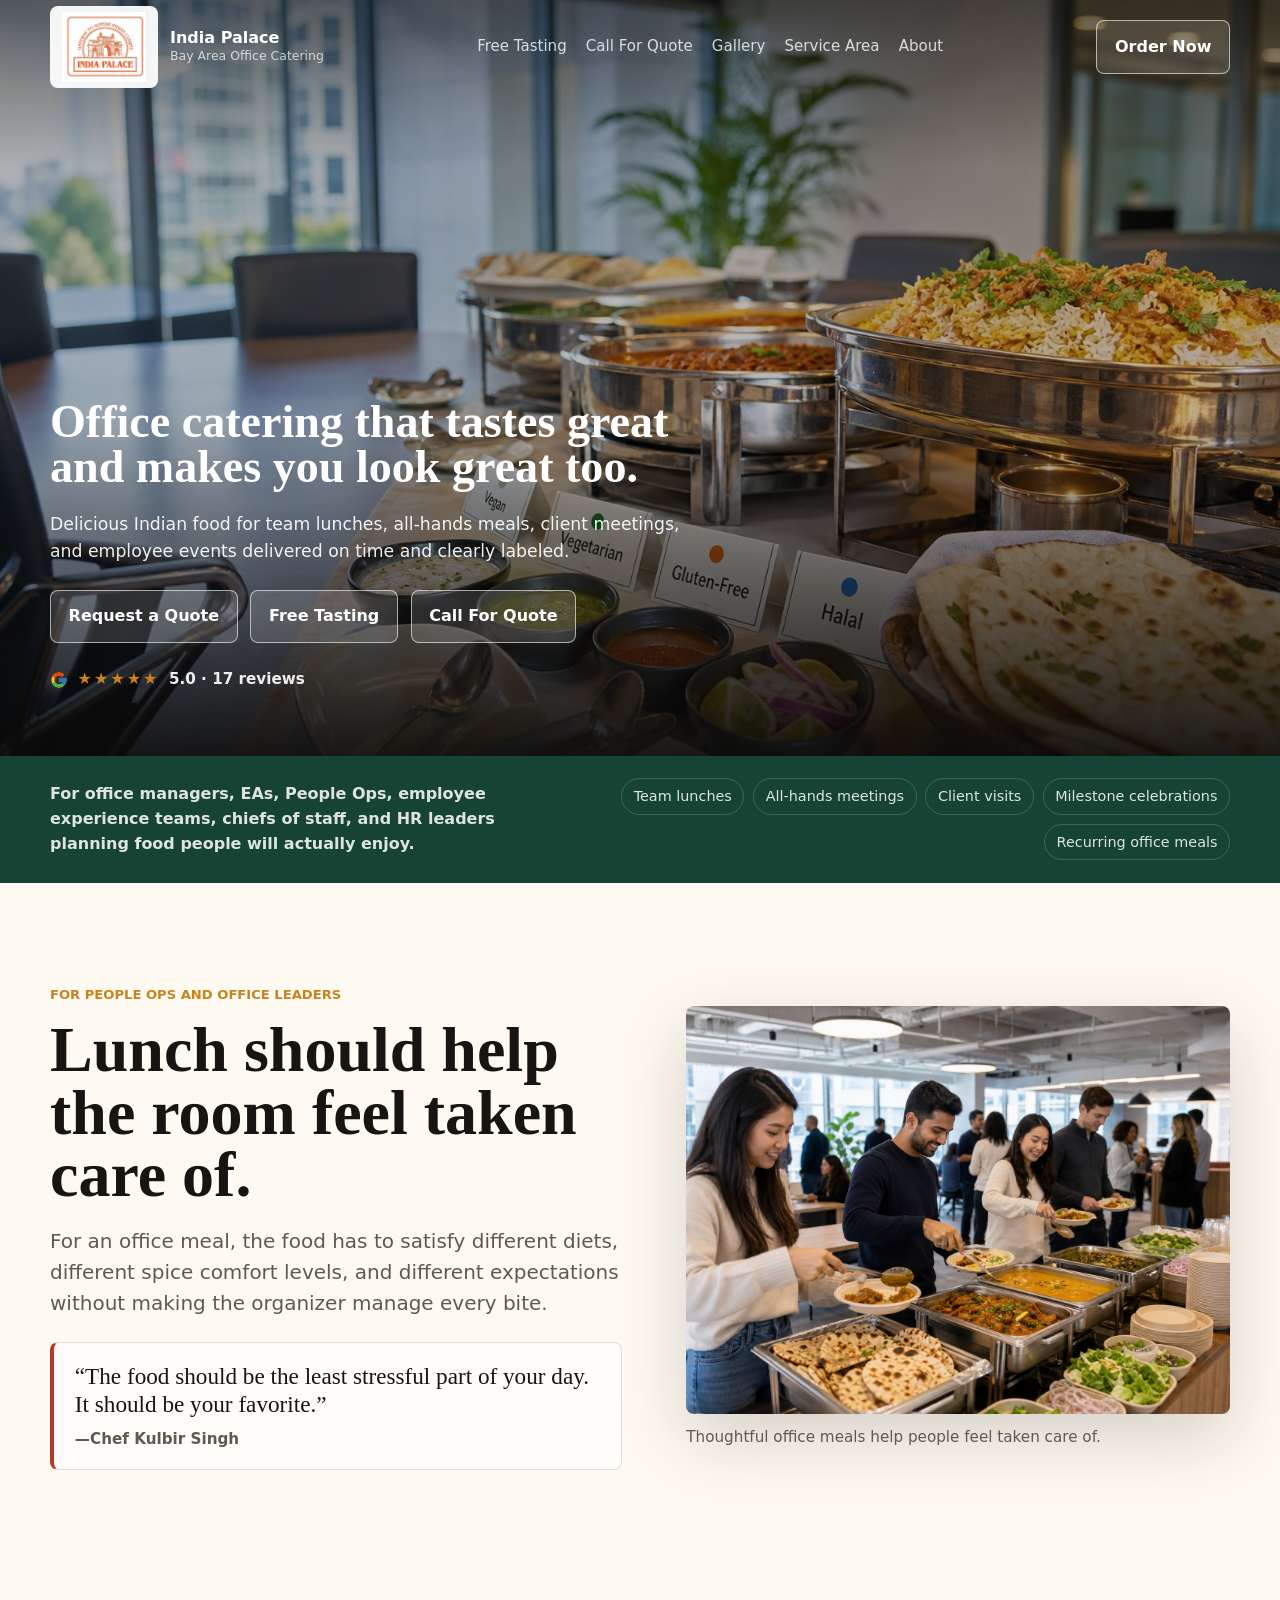
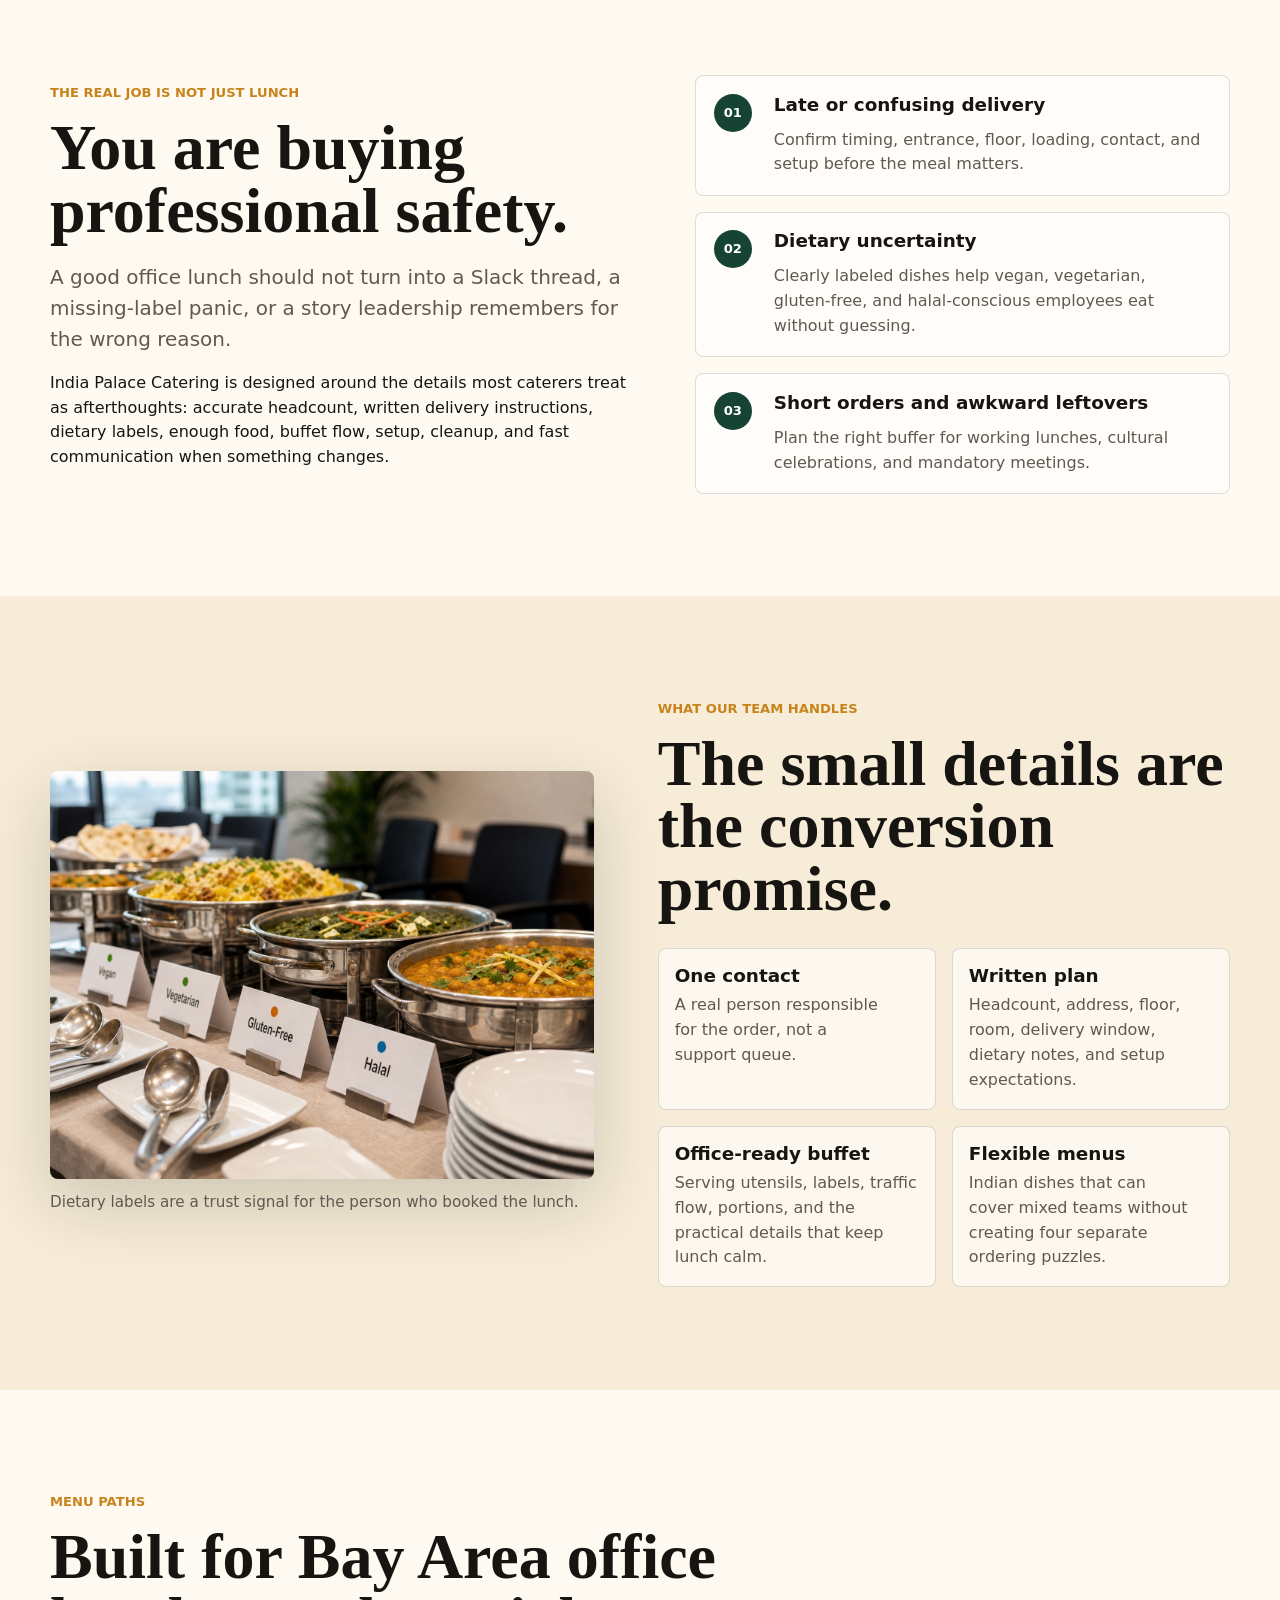
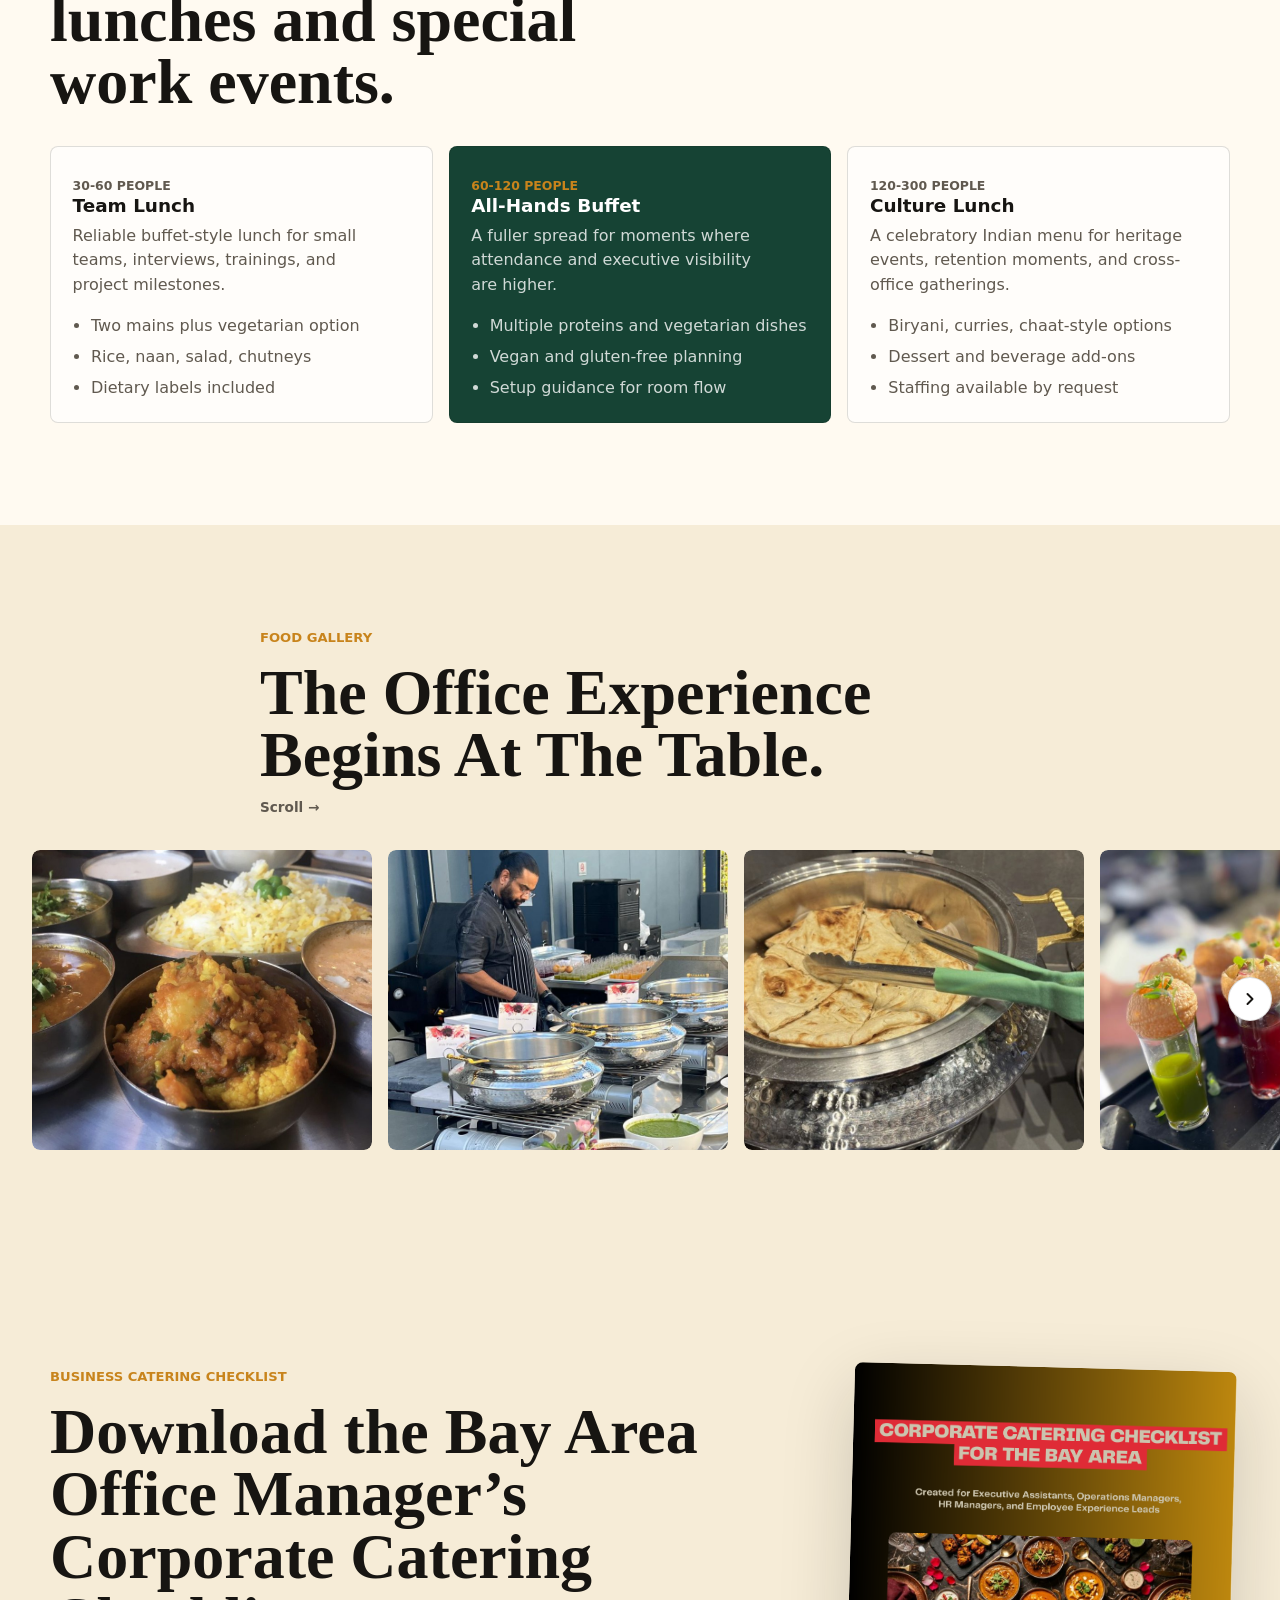
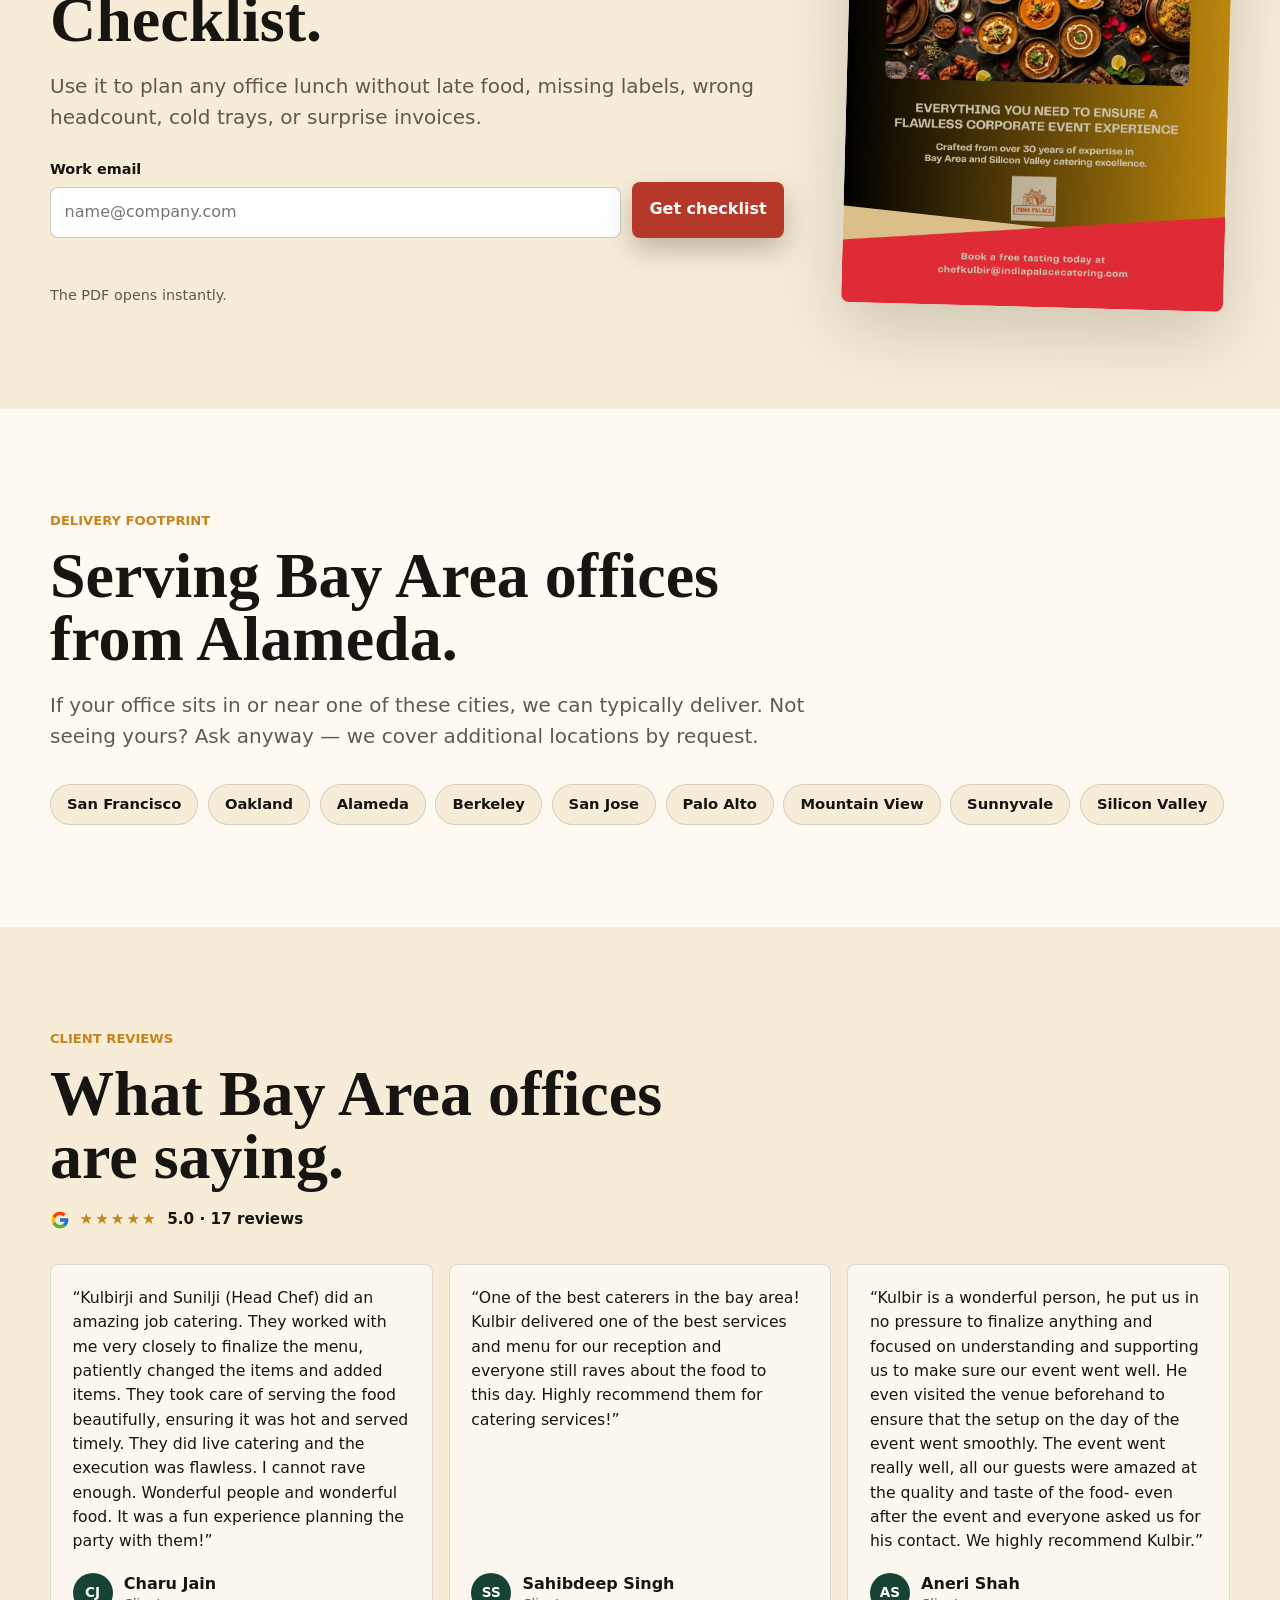
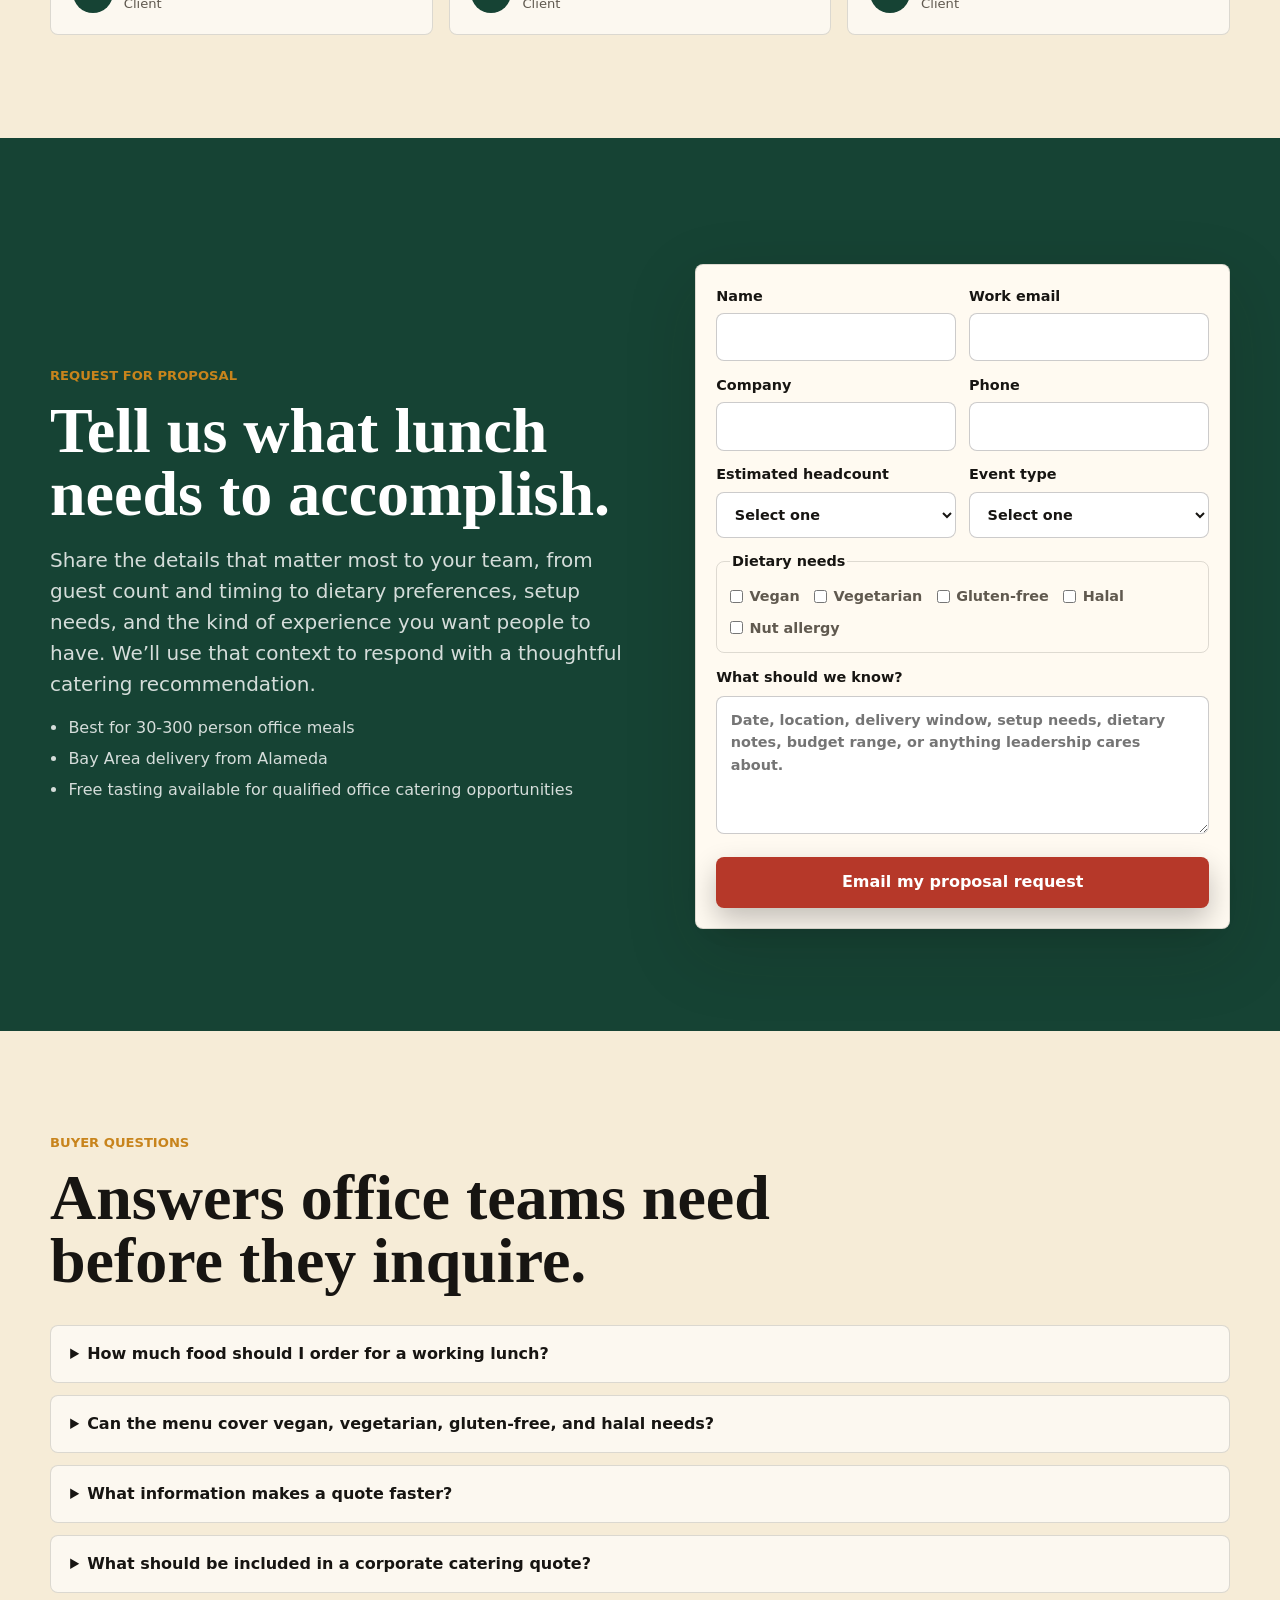
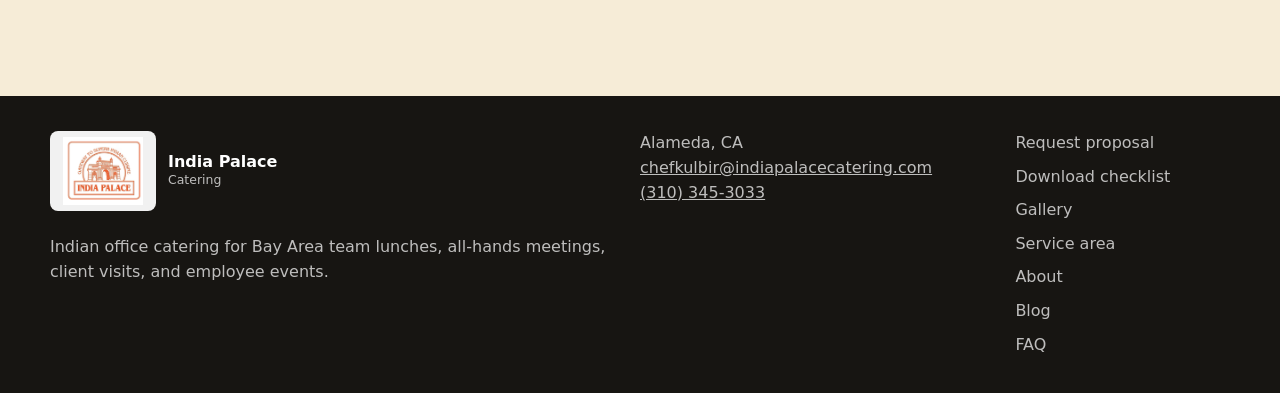
==== commit dca90a59: "Add files via upload" ====
--- a/index.html
+++ b/index.html
@@ -3,6 +3,10 @@
   <head>
     <meta charset="utf-8">
     <meta name="viewport" content="width=device-width, initial-scale=1">
+    <link rel="icon" href="favicon.ico" sizes="any">
+    <link rel="icon" type="image/png" href="assets/favicon-32.png" sizes="32x32">
+    <link rel="icon" type="image/png" href="assets/favicon-16.png" sizes="16x16">
+    <link rel="apple-touch-icon" href="assets/apple-touch-icon.png">
     <title>Bay Area Office Catering | India Palace Catering</title>
     <meta name="description" content="India Palace Catering helps Bay Area office managers plan reliable Indian catering for team lunches, all-hands, client meetings, and employee events for 30-300 people. On-time delivery, dietary labels, setup, cleanup, and one accountable contact.">
     <meta name="robots" content="index, follow, max-image-preview:large">
@@ -12,6 +16,9 @@
     <meta property="og:type" content="website">
     <meta property="og:url" content="https://indiapalacecatering.com/">
     <meta property="og:image" content="https://indiapalacecatering.com/assets/office-catering-hero.jpg">
+    <meta property="og:image:width" content="1672">
+    <meta property="og:image:height" content="941">
+    <meta property="og:locale" content="en_US">
     <meta name="twitter:card" content="summary_large_image">
     <link rel="preload" href="assets/office-catering-hero.jpg" as="image">
     <link rel="stylesheet" href="styles.css">
@@ -32,8 +39,12 @@
             "name": "India Palace Catering",
             "url": "https://indiapalacecatering.com/",
             "image": "https://indiapalacecatering.com/assets/office-catering-hero.jpg",
+            "logo": "https://indiapalacecatering.com/assets/favicon-512.png",
             "email": "chefkulbir@indiapalacecatering.com",
             "telephone": "+1-310-345-3033",
+            "founder": {
+              "@id": "https://indiapalacecatering.com/about/#kulbir"
+            },
             "address": {
               "@type": "PostalAddress",
               "addressLocality": "Alameda",
@@ -56,6 +67,53 @@
             "servesCuisine": "Indian",
             "foundingDate": "1992",
             "description": "Bay Area Indian catering for office lunches, all-hands meetings, client meetings, employee events, and corporate celebrations.",
+            "aggregateRating": {
+              "@type": "AggregateRating",
+              "ratingValue": "5.0",
+              "bestRating": "5",
+              "reviewCount": "17"
+            },
+            "review": [
+              {
+                "@type": "Review",
+                "author": {
+                  "@type": "Person",
+                  "name": "Charu Jain"
+                },
+                "reviewRating": {
+                  "@type": "Rating",
+                  "ratingValue": "5",
+                  "bestRating": "5"
+                },
+                "reviewBody": "Kulbirji and Sunilji (Head Chef) did an amazing job catering. They worked with me very closely to finalize the menu, patiently changed the items and added items. They took care of serving the food beautifully, ensuring it was hot and served timely. They did live catering and the execution was flawless. I cannot rave enough. Wonderful people and wonderful food. It was a fun experience planning the party with them!"
+              },
+              {
+                "@type": "Review",
+                "author": {
+                  "@type": "Person",
+                  "name": "Sahibdeep Singh"
+                },
+                "reviewRating": {
+                  "@type": "Rating",
+                  "ratingValue": "5",
+                  "bestRating": "5"
+                },
+                "reviewBody": "One of the best caterers in the bay area! Kulbir delivered one of the best services and menu for our reception and everyone still raves about the food to this day. Highly recommend them for catering services!"
+              },
+              {
+                "@type": "Review",
+                "author": {
+                  "@type": "Person",
+                  "name": "Aneri Shah"
+                },
+                "reviewRating": {
+                  "@type": "Rating",
+                  "ratingValue": "5",
+                  "bestRating": "5"
+                },
+                "reviewBody": "Kulbir is a wonderful person, he put us in no pressure to finalize anything and focused on understanding and supporting us to make sure our event went well. He even visited the venue beforehand to ensure that the setup on the day of the event went smoothly. The event went really well, all our guests were amazed at the quality and taste of the food- even after the event and everyone asked us for his contact. We highly recommend Kulbir."
+              }
+            ],
             "hasMenu": {
               "@type": "Menu",
               "name": "Office Catering Menu Paths",
@@ -77,6 +135,17 @@
                 }
               ]
             }
+          },
+          {
+            "@type": "Person",
+            "@id": "https://indiapalacecatering.com/about/#kulbir",
+            "name": "Kulbir Singh",
+            "jobTitle": "Owner",
+            "worksFor": {
+              "@id": "https://indiapalacecatering.com/#business"
+            },
+            "description": "Kulbir Singh runs India Palace Catering personally, working directly with clients on every menu and event. The recipes at the heart of the menu came from his father, who brought them from India to the family's restaurant in Alameda.",
+            "url": "https://indiapalacecatering.com/about/"
           },
           {
             "@type": "Service",
@@ -172,7 +241,7 @@
         <div class="hero-scrim" aria-hidden="true"></div>
         <div class="hero-content">
           <h1 id="hero-title">Office catering that tastes great and makes you look great too.</h1>
-          <p class="hero-copy hero-copy--desktop">Delicious Indian food for team lunches, all-hands meals, client meetings, and employee events delivered on time, clearly labeled, and handled by one accountable point of contact.</p>
+          <p class="hero-copy hero-copy--desktop">Delicious Indian food for team lunches, all-hands meals, client meetings, and employee events delivered on time and clearly labeled.</p>
           <div class="hero-cta-group">
             <div class="hero-actions" aria-label="Primary actions">
               <a class="button button-secondary" href="#proposal">Request a Quote</a>
@@ -188,7 +257,7 @@
         </div>
       </section>
 
-      <p class="hero-copy hero-copy--mobile">Delicious Indian food for team lunches, all-hands meals, client meetings, and employee events delivered on time, clearly labeled, and handled by one accountable point of contact.</p>
+      <p class="hero-copy hero-copy--mobile">Delicious Indian food for team lunches, all-hands meals, client meetings, and employee events delivered on time and clearly labeled.</p>
 
       <section class="section trust-band" aria-label="Audience fit">
         <div class="section-inner trust-grid">
--- a/styles.css
+++ b/styles.css
@@ -236,10 +236,10 @@
   inset: 0;
   background: linear-gradient(
     180deg,
-    rgba(10, 10, 10, 0.55) 0%,
-    rgba(10, 10, 10, 0.15) 22%,
-    rgba(10, 10, 10, 0.12) 55%,
-    rgba(10, 10, 10, 0.86) 100%
+    rgba(10, 10, 10, 0.65) 0%,
+    rgba(10, 10, 10, 0.3) 22%,
+    rgba(10, 10, 10, 0.28) 55%,
+    rgba(10, 10, 10, 0.92) 100%
   );
   pointer-events: none;
 }
@@ -306,7 +306,7 @@
   max-width: 660px;
   margin: 1.35rem 0 0;
   color: rgba(255, 255, 255, 0.92);
-  font-size: clamp(1.05rem, 2vw, 1.32rem);
+  font-size: clamp(0.92rem, 1.6vw, 1.08rem);
 }
 
 .hero-copy--mobile {
@@ -1284,7 +1284,7 @@
     margin: 0;
     padding: 1.4rem clamp(1rem, 5vw, 1.5rem);
     color: var(--muted);
-    font-size: 0.98rem;
+    font-size: 0.88rem;
     background: var(--cream);
     border-bottom: 1px solid var(--line);
   }
@@ -1439,8 +1439,28 @@
   background: var(--paper);
 }
 
+.about-layout {
+  display: grid;
+  grid-template-columns: minmax(240px, 320px) 1fr;
+  gap: 2.6rem;
+  align-items: start;
+}
+
+.about-photo {
+  margin: 0;
+  position: sticky;
+  top: 110px;
+}
+
+.about-photo img {
+  display: block;
+  width: 100%;
+  border-radius: 8px;
+  box-shadow: var(--shadow);
+}
+
 .about-body {
-  max-width: 760px;
+  max-width: 640px;
   color: var(--ink);
   font-size: 1.06rem;
 }
@@ -1458,3 +1478,15 @@
 .about-body .hero-actions {
   margin-top: 2rem;
 }
+
+@media (max-width: 900px) {
+  .about-layout {
+    grid-template-columns: 1fr;
+  }
+
+  .about-photo {
+    position: static;
+    max-width: 320px;
+    margin: 0 auto;
+  }
+}
